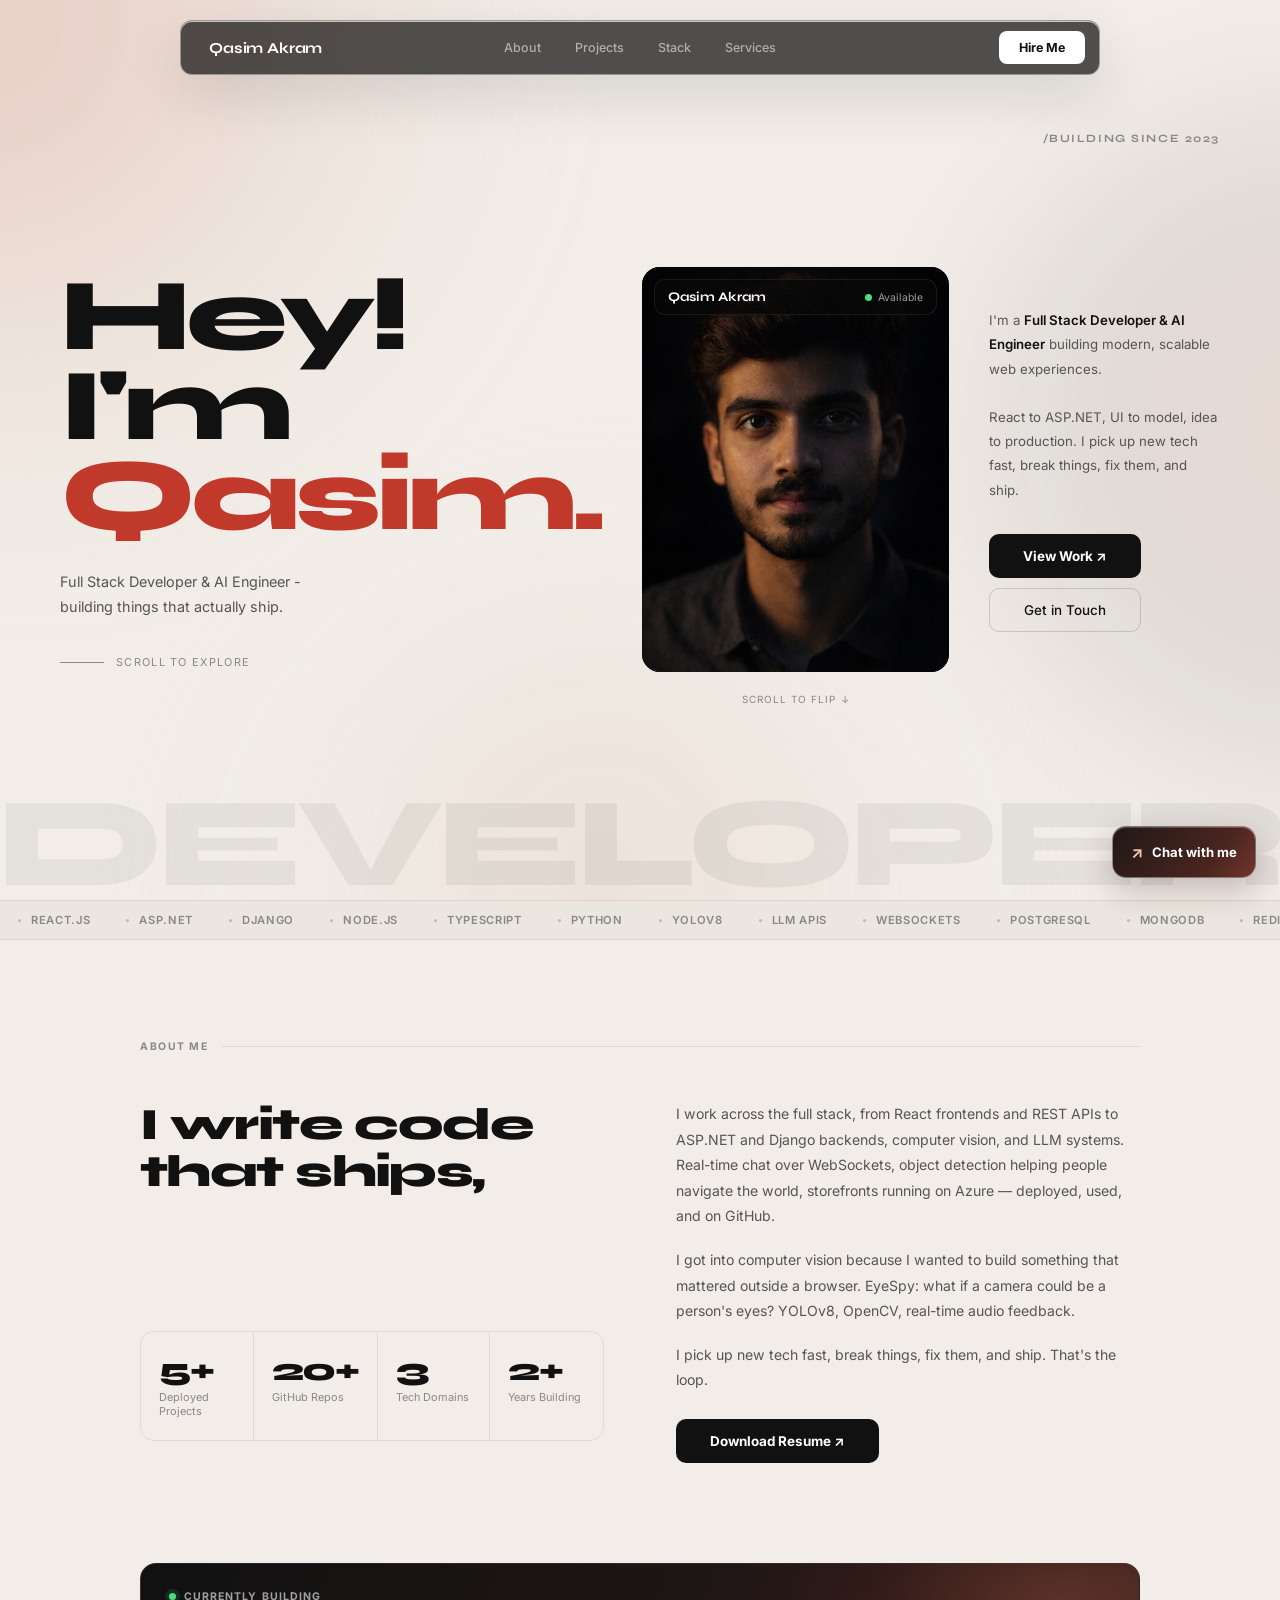
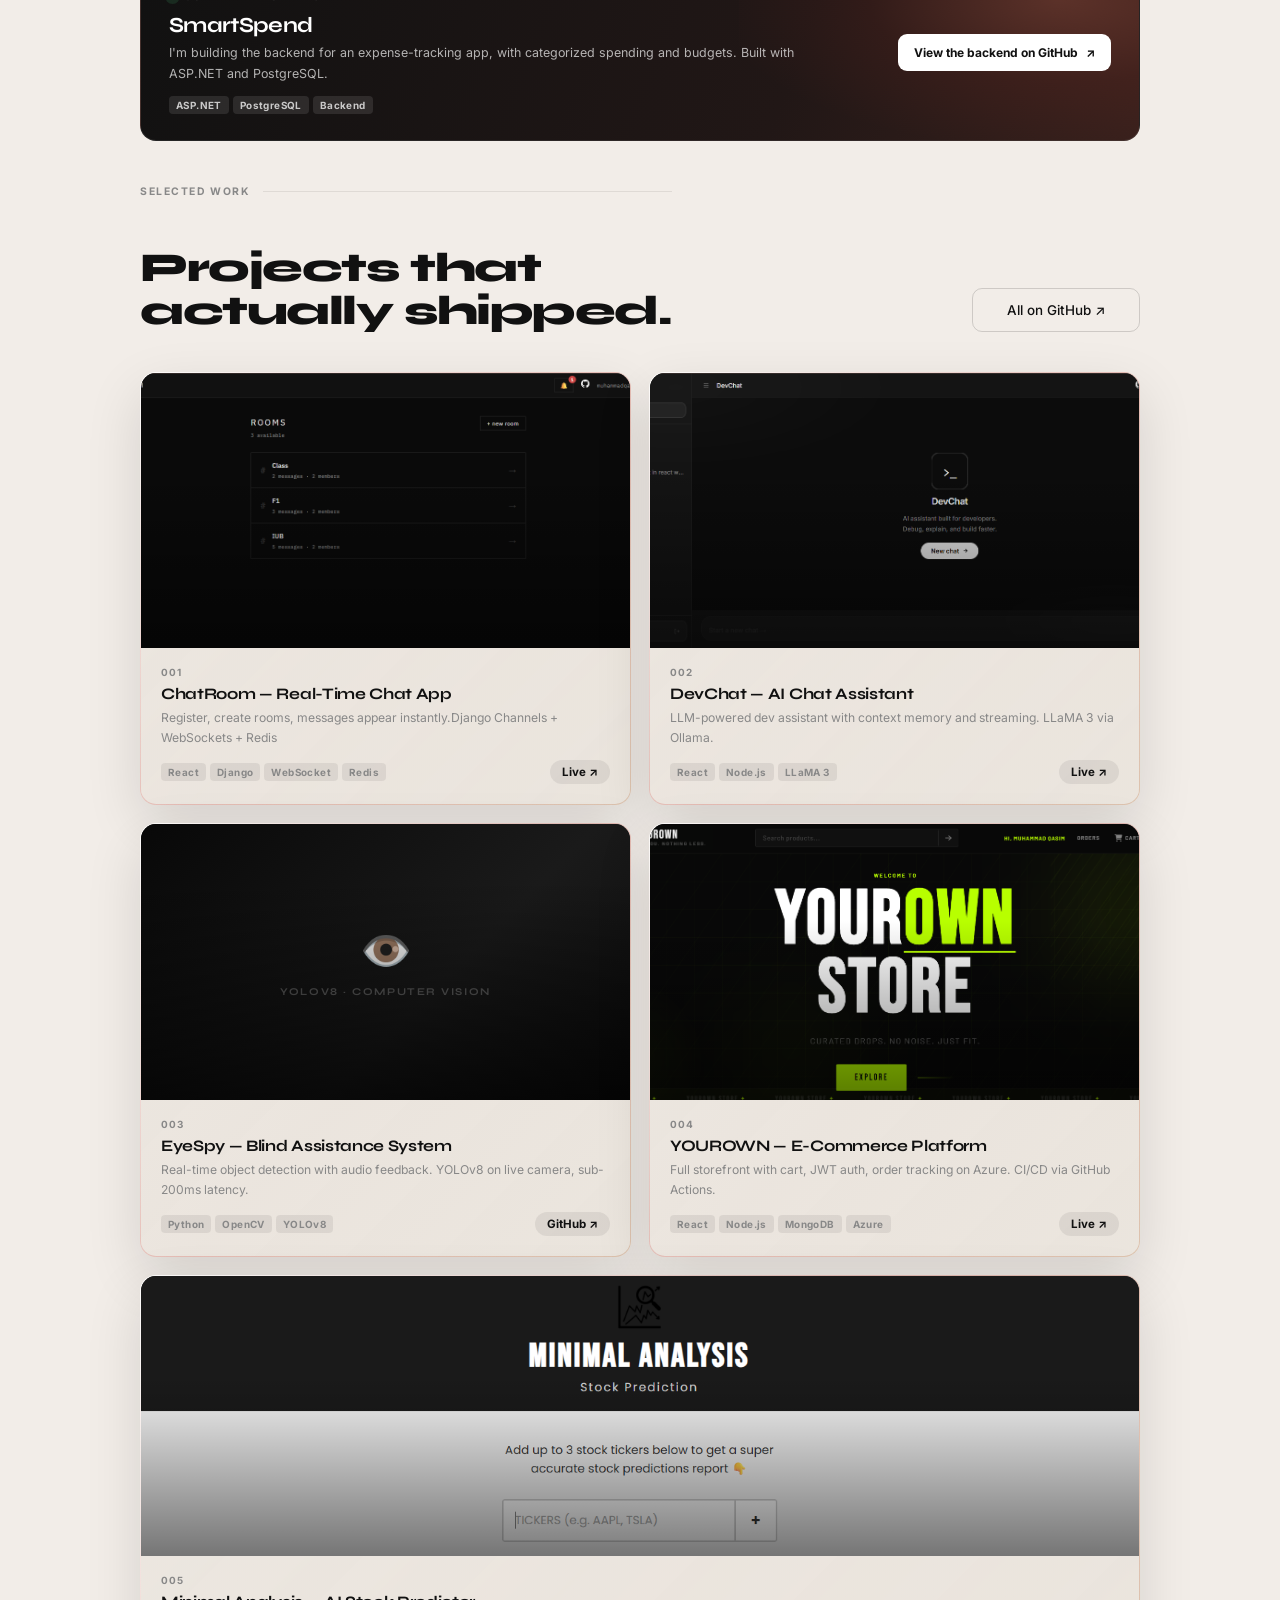
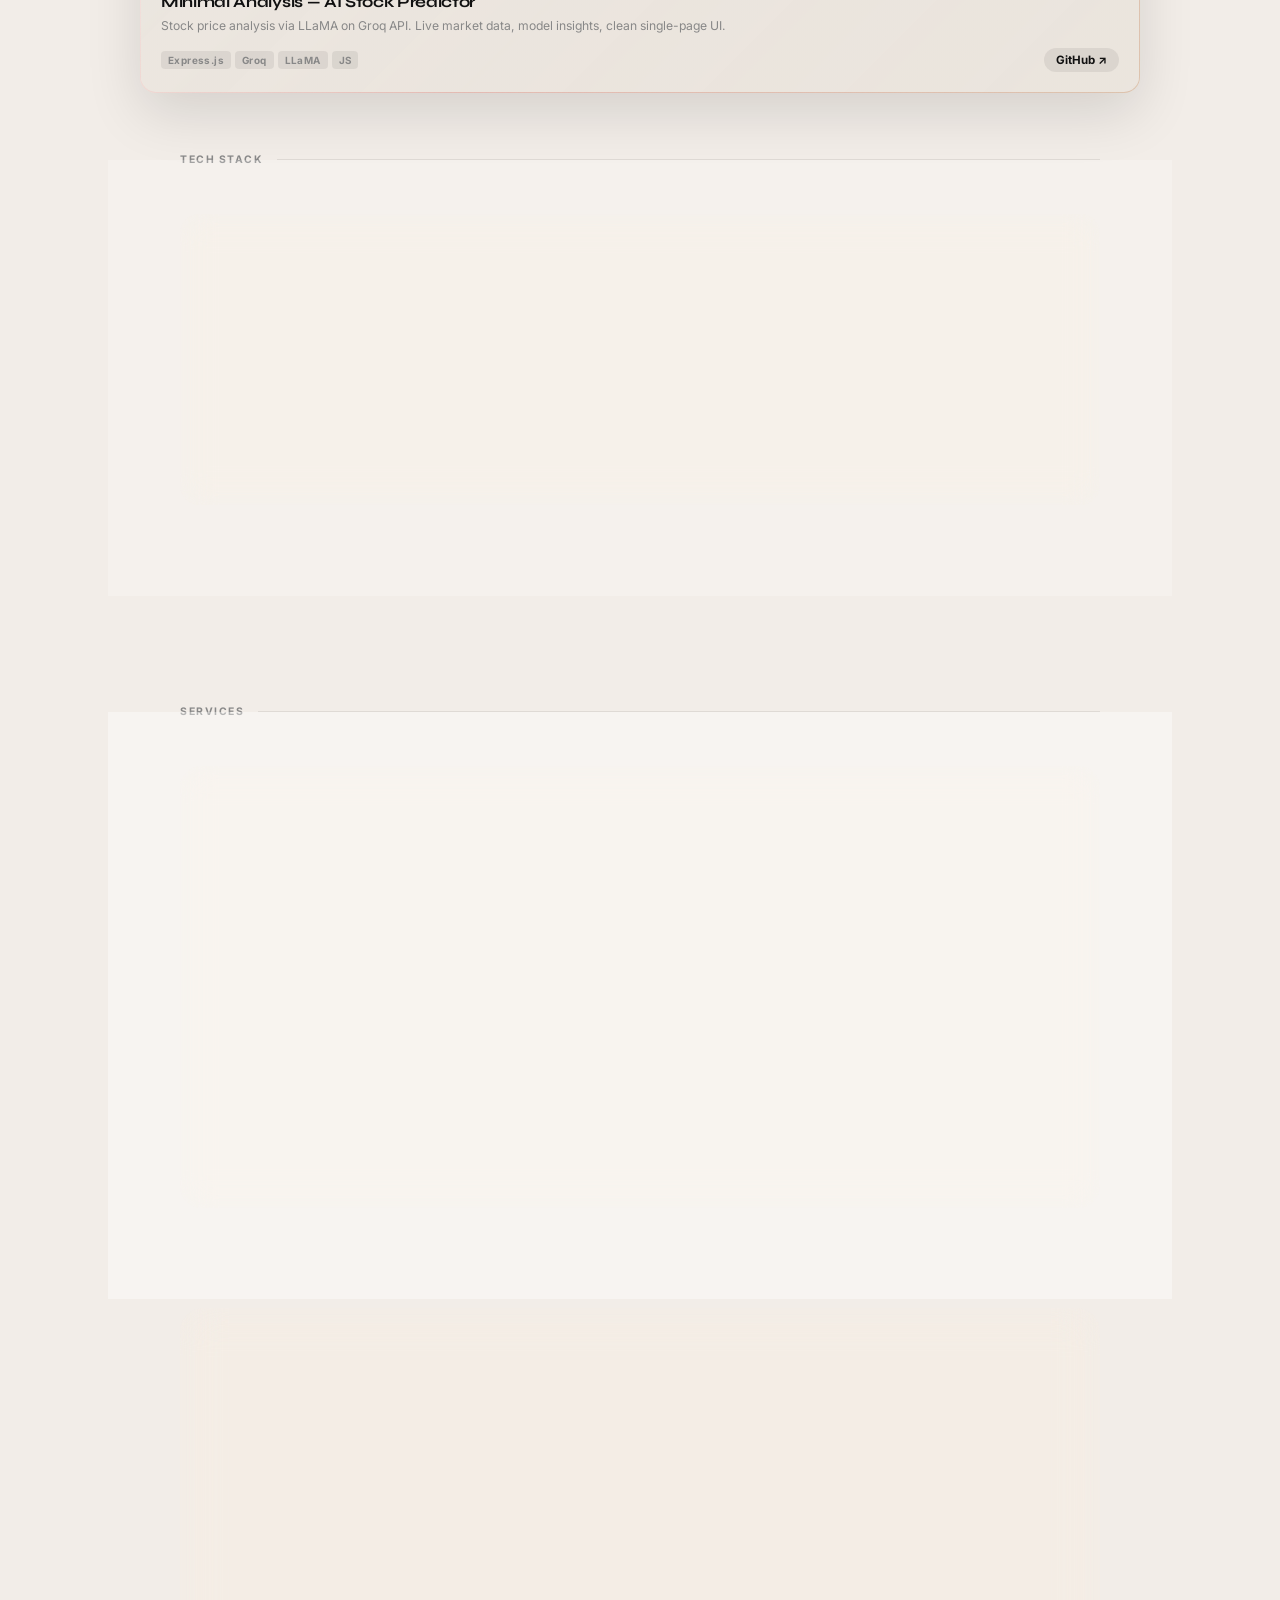
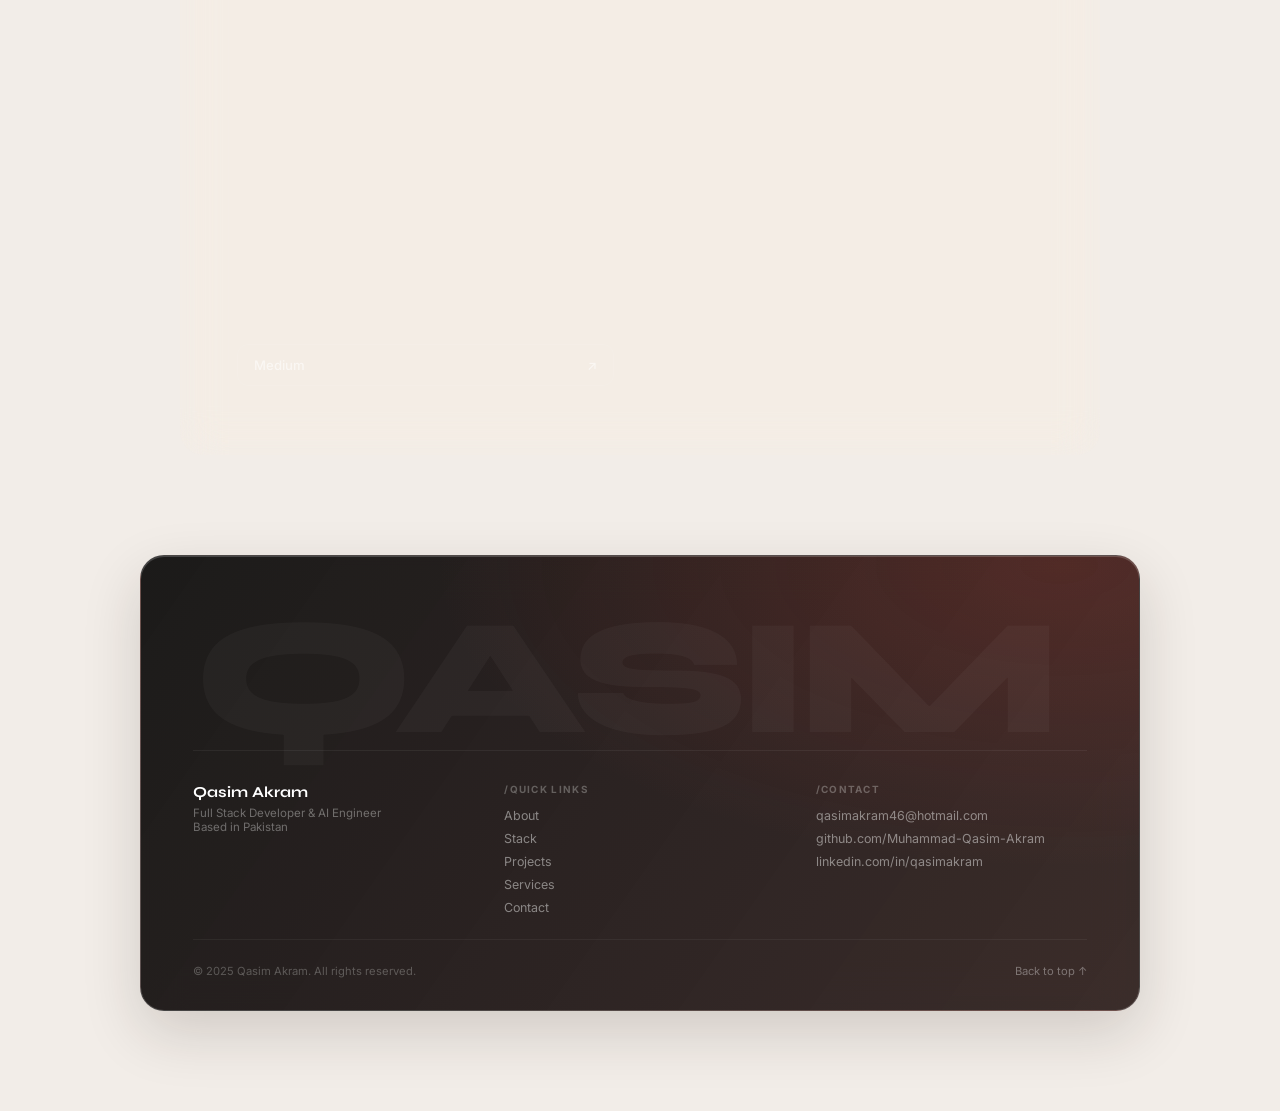
==== index.html @ d8db5429 "updated chatbot and added more data into it" ====
<!DOCTYPE html>
<html lang="en">

<head>
  <meta charset="UTF-8" />
  <meta name="viewport" content="width=device-width, initial-scale=1.0" />

  <!-- Primary SEO -->
  <title>Qasim Akram | Full Stack Developer & AI Engineer</title>
  <meta name="description" content="Qasim Akram is a Full Stack Developer and AI Engineer from Pakistan. Specializing in React, ASP.NET, Django, Node.js, and AI-powered apps. Open to internships, jobs, and freelance work in Lahore, Islamabad, Karachi and remotely." />
  <meta name="keywords" content="Qasim Akram, Muhammad Qasim Akram, M Qasim Akram, software developer Pakistan, full stack developer Pakistan, web developer Pakistan, AI engineer Pakistan, React developer Pakistan, ASP.NET developer Pakistan, Django developer Pakistan, Node.js developer Pakistan, JavaScript developer Pakistan, Python developer Pakistan, software engineer Pakistan, web developer Lahore, software developer Lahore, developer Islamabad, web developer Karachi, hire developer Pakistan, freelance developer Pakistan, software house Pakistan, internship Pakistan software, junior developer Pakistan, CS student Pakistan, computer science Pakistan, IUB developer, Islamia University Bahawalpur" />
  <meta name="author" content="Muhammad Qasim Akram" />
  <meta name="robots" content="index, follow" />
  <link rel="canonical" href="https://qasim-akram.netlify.app/" />

  <!-- Open Graph -->
  <meta property="og:type" content="website" />
  <meta property="og:url" content="https://qasim-akram.netlify.app/" />
  <meta property="og:title" content="Qasim Akram | Full Stack Developer & AI Engineer in Pakistan" />
  <meta property="og:description" content="Full Stack Developer and AI Engineer from Pakistan. React, ASP.NET, Django, Node.js, LLM integrations. Building things that actually ship." />
  <meta property="og:image" content="https://qasim-akram.netlify.app/img/og-image.jpg" />
  <meta property="og:locale" content="en_PK" />
  <meta property="og:site_name" content="Qasim Akram" />

  <!-- Twitter Card -->
  <meta name="twitter:card" content="summary_large_image" />
  <meta name="twitter:title" content="Qasim Akram | Full Stack Developer & AI Engineer in Pakistan" />
  <meta name="twitter:description" content="Full Stack Developer and AI Engineer from Pakistan. Building things that actually ship." />
  <meta name="twitter:image" content="https://qasim-akram.netlify.app/img/og-image.jpg" />

  <!-- Structured Data -->
  <script type="application/ld+json">
  {
    "@context": "https://schema.org",
    "@type": "Person",
    "name": "Muhammad Qasim Akram",
    "alternateName": ["Qasim Akram", "M Qasim Akram"],
    "url": "https://qasim-akram.netlify.app/",
    "image": "https://qasim-akram.netlify.app/img/og-image.jpg",
    "email": "qasimakram46@hotmail.com",
    "jobTitle": "Full Stack Developer & AI Engineer",
    "description": "Full Stack Developer and AI Engineer from Pakistan specializing in React, ASP.NET, Django, Node.js, WebSockets, and computer vision systems.",
    "address": {
      "@type": "PostalAddress",
      "addressLocality": "Bahawalpur",
      "addressRegion": "Punjab",
      "addressCountry": "PK"
    },
    "sameAs": [
      "https://github.com/Muhammad-Qasim-Akram",
      "https://linkedin.com/in/qasimakram"
    ],
    "knowsAbout": [
      "React", "ASP.NET", "Node.js", "Django", "JavaScript", "Python",
      "WebSockets", "REST APIs", "Computer Vision", "YOLOv8",
      "Machine Learning", "LLM Integration", "Full Stack Development",
      "AI Engineering", "Redis", "PostgreSQL", "MongoDB"
    ]
  }
  </script>

  <link rel="preconnect" href="https://fonts.googleapis.com">
  <link rel="preconnect" href="https://fonts.gstatic.com" crossorigin>
  <link href="https://fonts.googleapis.com/css2?family=Inter:wght@300;400;500;600;700&family=Syne:wght@400;600;700;800&display=swap" rel="stylesheet">

  <link rel="stylesheet" href="style.css">
  <link rel="icon" type="image/svg+xml" href="img/favicon.svg" />
  <meta name="google-site-verification" content="dL1UoYYp8x-xpIY9LGcvwdt-tdwn-hxmc0gNem002Vs" />

  <script src="https://cdn.jsdelivr.net/npm/@emailjs/browser@4/dist/email.min.js"></script>
  <script>emailjs.init("yCgwIWXoWe_klsqNy");</script>
</head>


<body>

  <!-- ===== Pass 1: Ambient glass backdrop start ===== -->
  <div class="ambient-backdrop" id="ambientBackdrop" aria-hidden="true">
    <span class="ambient-blob ambient-blob-one"></span>
    <span class="ambient-blob ambient-blob-two"></span>
    <span class="ambient-blob ambient-blob-three"></span>
  </div>
  <!-- ===== Pass 1: Ambient glass backdrop end ===== -->

  <div id="loader">
    <div class="loader-row"><span class="loader-word">Qasim</span></div>
    <div class="loader-row"><span class="loader-word" style="animation-delay:.14s">Akram</span></div>
    <div class="loader-row"><span class="loader-word"
        style="animation-delay:.26s;color:rgba(255,255,255,.3);font-size:clamp(1rem,2.5vw,2rem)">Full Stack
        Developer <br> AI Engineer</span>
    </div>
    <span class="loader-progress" id="loaderProgress" aria-label="Loading complete">100%</span>
  </div>

  
  <nav id="navbar" class="glass">
    <span class="nav-name">Qasim Akram</span>
    <div class="nav-links" id="navLinks">
      <span class="nav-indicator" aria-hidden="true"></span>
      <a href="#about">About</a>
      <a href="#projects">Projects</a>
      <a href="#stack">Stack</a>
      <a href="#services">Services</a>
    </div>
    <div class="nav-right">
      <a href="mailto:qasimakram46@hotmail.com?subject=Hiring Inquiry&body=Hi Qasim," class="btn-nav">Hire Me</a>
      <button class="nav-ham" id="navHam" aria-label="Open menu" aria-controls="mobileMenu"
        aria-expanded="false">&#9776;</button>
    </div>
  </nav>

  <div class="nav-mobile-menu glass" id="mobileMenu" aria-hidden="true" inert>
    <a href="#about">About</a>
    <div class="nav-mobile-divider"></div>
    <a href="#projects">Projects</a>
    <div class="nav-mobile-divider"></div>
    <a href="#stack">Stack</a>
    <div class="nav-mobile-divider"></div>
    <a href="#services">Services</a>
    <div class="nav-mobile-divider"></div>
    <a href="#contact">Contact / Hire Me</a>
  </div>


  <section id="hero">
    <div class="hero-bg-word" id="bgWord">DEVELOPER</div>
    <div class="hero-stamp hero-stamp-right">/BUILDING SINCE 2023</div>

  
    <div class="hero-left">
      <h1 class="hero-hey">
        <span><span class="word">Hey!</span></span>
        <span><span class="word">I'm</span></span>
        <span><span class="word-name">Qasim.</span></span>
      </h1>
      <p class="hero-tagline">Full Stack Developer & AI Engineer - building things that actually ship.</p>
      <div class="scroll-hint">
        <span class="scroll-line"></span>
        <span>Scroll to explore</span>
      </div>
    </div>

    <div class="hero-photo-wrap">
      <div class="flip-card" id="flipCard">
        <div class="flip-front">
          <img
            src="[data-uri]"
            alt="Qasim Akram — Full Stack Developer" loading="eager" />
          <div class="photo-badge">
            <span class="badge-name">Qasim Akram</span>
            <span class="badge-avail"><span class="avail-dot"></span>Available</span>
          </div>
        </div>
        <!-- BACK (red) -->
        <div class="flip-back">
          <div class="back-name">Qasim<br>Akram</div>
          <div class="back-role">Full Stack · AI · Engineer</div>
          <div class="back-div"></div>
          <div class="back-links">
            <a href="https://github.com/Muhammad-Qasim-Akram" target="_blank" class="back-link">GitHub <span>↗</span></a>
            <a href="https://linkedin.com/in/qasimakram" target="_blank" class="back-link">LinkedIn <span>↗</span></a>
            <a href="mailto:qasimakram46@hotmail.com" class="back-link">Email <span>↗</span></a>
          </div>
        </div>
      </div>

      <div class="flip-cue" id="flipCue">
        <span>Scroll to flip</span><span class="cue-arr">↓</span>
      </div>
    </div>
    <div class="hero-right">
      <p class="hero-bio">
        I'm a <strong>Full Stack Developer & AI Engineer</strong> building modern, scalable web experiences.<br><br>
        React to ASP.NET, UI to model, idea to production. I pick up new tech fast, break things, fix them, and ship.
      </p>
      <div class="hero-cta">
        <a href="#projects" class="btn-primary magnetic">View Work ↗</a>
        <a href="#contact" class="btn-outline magnetic">Get in Touch</a>
      </div>
    </div>
  </section>

  <!-- TICKER -->
  <div class="ticker-wrap">
    <div class="ticker-track">
      <span class="ticker-item"><span class="t-dot"></span>React.js</span>
      <span class="ticker-item"><span class="t-dot"></span>ASP.NET</span>
      <span class="ticker-item"><span class="t-dot"></span>Django</span>
      <span class="ticker-item"><span class="t-dot"></span>Node.js</span>
      <span class="ticker-item"><span class="t-dot"></span>TypeScript</span>
      <span class="ticker-item"><span class="t-dot"></span>Python</span>
      <span class="ticker-item"><span class="t-dot"></span>YOLOv8</span>
      <span class="ticker-item"><span class="t-dot"></span>LLM APIs</span>
      <span class="ticker-item"><span class="t-dot"></span>WebSockets</span>
      <span class="ticker-item"><span class="t-dot"></span>PostgreSQL</span>
      <span class="ticker-item"><span class="t-dot"></span>MongoDB</span>
      <span class="ticker-item"><span class="t-dot"></span>Redis</span>
      <span class="ticker-item"><span class="t-dot"></span>Azure</span>
      <span class="ticker-item"><span class="t-dot"></span>CI/CD</span>
      <span class="ticker-item"><span class="t-dot"></span>React.js</span>
      <span class="ticker-item"><span class="t-dot"></span>ASP.NET</span>
      <span class="ticker-item"><span class="t-dot"></span>Django</span>
      <span class="ticker-item"><span class="t-dot"></span>Node.js</span>
      <span class="ticker-item"><span class="t-dot"></span>TypeScript</span>
      <span class="ticker-item"><span class="t-dot"></span>Python</span>
      <span class="ticker-item"><span class="t-dot"></span>YOLOv8</span>
      <span class="ticker-item"><span class="t-dot"></span>LLM APIs</span>
      <span class="ticker-item"><span class="t-dot"></span>WebSockets</span>
      <span class="ticker-item"><span class="t-dot"></span>PostgreSQL</span>
      <span class="ticker-item"><span class="t-dot"></span>MongoDB</span>
      <span class="ticker-item"><span class="t-dot"></span>Redis</span>
      <span class="ticker-item"><span class="t-dot"></span>Azure</span>
      <span class="ticker-item"><span class="t-dot"></span>CI/CD</span>
    </div>
  </div>

  <!-- ABOUT -->
  <div class="section" id="about">
    <div class="sec-label">About me</div>
    <div class="about-grid">
      <div>
        <h2 class="about-h sr sr-l"><span class="qpass3-heading-mask"><span>I write code</span></span><br><span
            class="qpass3-heading-mask"><span>that ships,</span></span>
          <div class="red-tag"><em><span class="qpass3-heading-mask"><span>not</span></span><br><span
                class="qpass3-heading-mask"><span>just runs.</span></span></em></div>
        </h2>
        <div class="stats sr sr-l d2">
          <div class="stat">
            <div class="sn">5+</div>
            <div class="sl">Deployed Projects</div>
          </div>
          <div class="stat">
            <div class="sn">20+</div>
            <div class="sl">GitHub Repos</div>
          </div>
          <div class="stat">
            <div class="sn">3</div>
            <div class="sl">Tech Domains</div>
          </div>
          <div class="stat">
            <div class="sn">2+</div>
            <div class="sl">Years Building</div>
          </div>
        </div>
      </div>
      <div>
        <p class="about-p sr sr-r">I work across the full stack, from React frontends and REST APIs to ASP.NET and Django
          backends, computer vision, and LLM systems. Real-time chat over WebSockets, object detection helping people navigate
          the world, storefronts running on Azure — deployed, used, and on GitHub.</p>
        <p class="about-p sr sr-r d1">I got into computer vision because I wanted to build something that mattered
          outside a browser. EyeSpy: what if a camera could be a person's eyes? YOLOv8, OpenCV, real-time audio
          feedback.</p>
        <p class="about-p sr sr-r d2">I pick up new tech fast, break things, fix them, and ship. That's the loop.</p>
        <div class="sr sr-r d3" style="margin-top:26px;">
          <a href="img\Muhammad_Qasim_Akram_Resume.pdf"
            class="btn-primary" target="_blank" rel="noopener">Download Resume ↗</a>
        </div>
      </div>
    </div>
  </div>

  <!-- PROJECTS -->
  <div class="section" id="projects" style="padding-top:0">
    <div class="current-project sr">
      <div class="current-project-copy">
        <div class="current-project-status"><span class="current-project-dot"></span>Currently building</div>
        <h3 class="current-project-title">SmartSpend</h3>
        <p class="current-project-desc">I'm building the backend for an expense-tracking app, with categorized spending
          and budgets. Built with ASP.NET and PostgreSQL.</p>
        <div class="proj-tags"><span>ASP.NET</span><span>PostgreSQL</span><span>Backend</span></div>
      </div>
      <a class="current-project-link" href="https://github.com/Muhammad-Qasim-Akram/Smartspend.Api"
        target="_blank" rel="noopener noreferrer">View the backend on GitHub <span aria-hidden="true">↗</span></a>
    </div>
    <div class="proj-head">
      <div>
        <div class="sec-label">Selected Work</div>
        <h2 class="proj-h sr sr-l"><span class="qpass3-heading-mask"><span>Projects that</span></span><br><span
            class="qpass3-heading-mask"><span>actually shipped.</span></span></h2>
      </div>
      <a href="https://github.com/Muhammad-Qasim-Akram" target="_blank" rel="noopener" class="btn-outline sr sr-r"
        style="align-self:flex-end;">All on GitHub ↗</a>
    </div>
    <div class="proj-grid">
      <a href="https://chat-room-two-pi.vercel.app/" target="_blank" rel="noopener" class="proj-card glass sr">
        <div class="proj-thumb">
          <img class="proj-img-real"
            src="[data-uri]"
            alt="ChatRoom screenshot" />
          <div class="proj-img-overlay"></div>
          <div class="proj-img-tint"></div>
          <span class="proj-thumb-badge">React · Django · Redis</span>
          <span class="proj-view-btn">View Live ↗</span>
        </div>
        <div class="proj-info">
          <div class="proj-num">001</div>
          <div class="proj-title">ChatRoom — Real-Time Chat App</div>
          <p class="proj-desc">Register, create rooms, messages appear instantly.Django Channels + WebSockets + Redis
          </p>
          <div class="proj-foot">
            <div class="proj-tags"><span>React</span><span>Django</span><span>WebSocket</span><span>Redis</span></div>
            <span class="proj-lnk">Live <span class="proj-arrow">↗</span></span>
          </div>
        </div>
      </a>
      <a href="https://dev-chat-gilt.vercel.app/" target="_blank" rel="noopener" class="proj-card glass sr d1">
        <div class="proj-thumb">
          <img class="proj-img-real"
            src="[data-uri]"
            alt="DevChat screenshot" />
          <div class="proj-img-overlay"></div>
          <div class="proj-img-tint"></div>
          <span class="proj-thumb-badge">React · Node.js · LLaMA 3</span>
          <span class="proj-view-btn">View Live ↗</span>
        </div>
        <div class="proj-info">
          <div class="proj-num">002</div>
          <div class="proj-title">DevChat — AI Chat Assistant</div>
          <p class="proj-desc">LLM-powered dev assistant with context memory and streaming. LLaMA 3 via Ollama.</p>
          <div class="proj-foot">
            <div class="proj-tags"><span>React</span><span>Node.js</span><span>LLaMA 3</span></div>
            <span class="proj-lnk">Live <span class="proj-arrow">↗</span></span>
          </div>
        </div>
      </a>
      <a href="https://github.com/Muhammad-Qasim-Akram/EyeSpy" target="_blank" rel="noopener" class="proj-card glass sr d2">
        <div class="proj-thumb">
          <div class="proj-eyespy-inner">
            <span class="proj-eyespy-icon">👁️</span>
            <span class="proj-eyespy-label">YOLOv8 · Computer Vision</span>
          </div>
          <div class="proj-img-overlay"
            style="background:linear-gradient(180deg,rgba(0,0,0,0) 20%,rgba(0,0,0,.65) 100%);"></div>
          <div class="proj-img-tint"></div>
          <span class="proj-thumb-badge">Python · OpenCV · YOLOv8</span>
          <span class="proj-view-btn">View GitHub ↗</span>
        </div>
        <div class="proj-info">
          <div class="proj-num">003</div>
          <div class="proj-title">EyeSpy — Blind Assistance System</div>
          <p class="proj-desc">Real-time object detection with audio feedback. YOLOv8 on live camera, sub-200ms latency.
          </p>
          <div class="proj-foot">
            <div class="proj-tags"><span>Python</span><span>OpenCV</span><span>YOLOv8</span></div>
            <span class="proj-lnk">GitHub <span class="proj-arrow">↗</span></span>
          </div>
        </div>
      </a>
      <a href="https://qasim-ecommerce.azurewebsites.net/" target="_blank" rel="noopener" class="proj-card glass sr d3">
        <div class="proj-thumb">
          <img class="proj-img-real"
            src="[data-uri]"
            alt="YOUROWN E-Commerce screenshot" />
          <div class="proj-img-overlay"></div>
          <div class="proj-img-tint"></div>
          <span class="proj-thumb-badge">React · Node.js · Azure</span>
          <span class="proj-view-btn">View Live ↗</span>
        </div>
        <div class="proj-info">
          <div class="proj-num">004</div>
          <div class="proj-title">YOUROWN — E-Commerce Platform</div>
          <p class="proj-desc">Full storefront with cart, JWT auth, order tracking on Azure. CI/CD via GitHub Actions.
          </p>
          <div class="proj-foot">
            <div class="proj-tags"><span>React</span><span>Node.js</span><span>MongoDB</span><span>Azure</span></div>
            <span class="proj-lnk">Live <span class="proj-arrow">↗</span></span>
          </div>
        </div>
      </a>
      <a href="https://github.com/Muhammad-Qasim-Akram/Stock-Price-Prediction" target="_blank" rel="noopener"
        class="proj-card glass sr d4" style="grid-column:span 2">
        <div class="proj-thumb" style="aspect-ratio:32/9">
          <img class="proj-img-real"
            src="[data-uri]"
            alt="Minimal Analysis screenshot" />
          <div class="proj-img-overlay"></div>
          <div class="proj-img-tint"></div>
          <span class="proj-thumb-badge">Express.js · Groq · LLaMA</span>
          <span class="proj-view-btn">View GitHub ↗</span>
        </div>
        <div class="proj-info">
          <div class="proj-num">005</div>
          <div class="proj-title">Minimal Analysis — AI Stock Predictor</div>
          <p class="proj-desc">Stock price analysis via LLaMA on Groq API. Live market data, model insights, clean
            single-page UI.</p>
          <div class="proj-foot">
            <div class="proj-tags"><span>Express.js</span><span>Groq</span><span>LLaMA</span><span>JS</span></div>
            <span class="proj-lnk">GitHub <span class="proj-arrow">↗</span></span>
          </div>
        </div>
      </a>
    </div>
    <!--tech stack-->
    <div class="section" id="stack" style="padding-top:20px">
      <div class="sec-label">Tech Stack</div>
      <div class="stack-grid glass sr">
        <div class="sk">
          <div class="sk-title">Frontend</div>
          <div class="sk-tags"><span class="sk-tag">React.js</span><span class="sk-tag">JavaScript</span><span
              class="sk-tag">TypeScript</span><span class="sk-tag">HTML5 & CSS3</span><span class="sk-tag">Tailwind
              CSS</span></div>
        </div>
        <div class="sk">
          <div class="sk-title">Backend</div>
          <div class="sk-tags"><span class="sk-tag">ASP.NET</span><span class="sk-tag">Node.js</span><span
              class="sk-tag">Django</span><span class="sk-tag">Express</span><span class="sk-tag">REST APIs</span><span class="sk-tag">WebSockets</span>
          </div>
        </div>
        <div class="sk">
          <div class="sk-title">Databases</div>
          <div class="sk-tags"><span class="sk-tag">PostgreSQL</span><span class="sk-tag">MongoDB</span><span
              class="sk-tag">MySQL</span><span class="sk-tag">Redis</span></div>
        </div>
        <div class="sk">
          <div class="sk-title">AI & CV</div>
          <div class="sk-tags"><span class="sk-tag">Python</span><span class="sk-tag">YOLOv8</span><span
              class="sk-tag">OpenCV</span><span class="sk-tag">Groq / LLMs</span><span
              class="sk-tag">scikit-learn</span></div>
        </div>
        <div class="sk">
          <div class="sk-title">DevOps</div>
          <div class="sk-tags"><span class="sk-tag">Git & GitHub</span><span class="sk-tag">Azure</span><span
              class="sk-tag">Vercel</span><span class="sk-tag">Netlify</span><span class="sk-tag">GitHub Actions</span>
          </div>
        </div>
      </div>
    </div>
    <!-- SERVICES -->
    <div class="section" id="services" style="padding: top 0;">
      <div class="sec-label">Services</div>
      <div class="services-surface glass">
        <div class="svc-row sr sr-l">
          <div class="svc-sweep"></div><span class="svc-num">01</span><span class="svc-name">Full Stack Web
            Development</span>
          <div class="svc-chips"><span class="svc-chip">React</span><span class="svc-chip">ASP.NET</span><span
              class="svc-chip">Node.js</span><span class="svc-chip">Django</span></div>
        </div>
        <div class="svc-row sr sr-l d1">
          <div class="svc-sweep"></div><span class="svc-num">02</span><span class="svc-name">REST API Design &
            Development</span>
          <div class="svc-chips"><span class="svc-chip">Express</span><span class="svc-chip">Django REST</span><span
              class="svc-chip">JWT</span></div>
        </div>
        <div class="svc-row sr sr-l d2">
          <div class="svc-sweep"></div><span class="svc-num">03</span><span class="svc-name">Real-time Features</span>
          <div class="svc-chips"><span class="svc-chip">WebSockets</span><span class="svc-chip">Django
              Channels</span><span class="svc-chip">Redis</span></div>
        </div>
        <div class="svc-row sr sr-l d3">
          <div class="svc-sweep"></div><span class="svc-num">04</span><span class="svc-name">AI & LLM Integration</span>
          <div class="svc-chips"><span class="svc-chip">Python</span><span class="svc-chip">Groq</span><span
              class="svc-chip">LLM APIs</span></div>
        </div>
        <div class="svc-row sr sr-l d4">
          <div class="svc-sweep"></div><span class="svc-num">05</span><span class="svc-name">Deployment & CI/CD
            Setup</span>
          <div class="svc-chips"><span class="svc-chip">Azure</span><span class="svc-chip">Railway</span><span
              class="svc-chip">Vercel</span></div>
        </div>
      </div>
    </div>

    <!-- CONTACT -->
    <div class="section" id="contact" style="padding-top:0">
      <div class="contact-box glass sr">
        <h2 class="contact-h">Let's build something <em><span class="qpass3-heading-mask"><span>together.</span></span></em></h2>
        <p class="contact-sub">Open to collaborations, freelance work, and interesting conversations. If you have an
          idea or opportunity, reach out.</p>
        <div class="contact-grid">
          <div class="c-links">
            <a href="mailto:qasimakram46@hotmail.com" class="c-link magnetic"><span>✉
                qasimakram46@hotmail.com</span><span>↗</span></a>
            <a href="https://wa.me/923126442266" class="c-link magnetic" target="_blank"
              rel="noopener noreferrer"><span>WhatsApp · +92 312 6442266</span><span>↗</span></a>
            <button type="button" class="c-link qpass3-copy magnetic" id="qpass3-copy-email">
              <span>Copy email address</span><span aria-hidden="true">＋</span>
            </button>
            <a href="https://linkedin.com/in/qasimakram" target="_blank"
              class="c-link"><span>LinkedIn</span><span>↗</span></a>
            <a href="https://github.com/Muhammad-Qasim-Akram" target="_blank"
              class="c-link"><span>GitHub</span><span>↗</span></a>
            <a href="https://instagram.com/m_qasimakram" target="_blank"
              class="c-link"><span>Instagram</span><span>↗</span></a>
            <a href="https://x.com/Qasim_Akram46" target="_blank" class="c-link"><span>X
                (Twitter)</span><span>↗</span></a>
            <a href="https://medium.com/@qasimakram" target="_blank"
              class="c-link"><span>Medium</span><span>↗</span></a>
          </div>
          <div>
            <div>
              <div class="fg">
                <input type="text" id="from_name" placeholder="Your Name" required />
              </div>
              <div class="fg">
                <input type="email" id="from_email" placeholder="Email Address" required />
              </div>
              <div class="fg">
                <textarea id="message" placeholder="Your Message"></textarea>
              </div>
              <button type="button" class="btn-send" id="sendBtn" onclick="handleSubmit()">
                <span id="btnText">Send Message →</span>
                <span id="btnBar"></span>
              </button>
            </div>

            <script src="https://cdn.jsdelivr.net/npm/@emailjs/browser@3/dist/email.min.js"></script>
          </div>
        </div>
      </div>
    </div>
    <div class="qpass3-toast" id="qpass3-toast" role="status" aria-live="polite"></div>

    <!-- FOOTER -->
    <footer class="glass">
      <div class="footer-wm">QASIM</div>
      <div class="footer-grid">
        <div>
          <div class="footer-brand">Qasim Akram</div>
          <div class="footer-sub">Full Stack Developer & AI Engineer<br>Based in Pakistan</div>
        </div>
        <div>
          <div class="footer-ct">/Quick Links</div>
          <div class="footer-links">
            <a href="#about">About</a><a href="#stack">Stack</a>
            <a href="#projects">Projects</a><a href="#services">Services</a>
            <a href="#contact">Contact</a>
          </div>
        </div>
        <div>
          <div class="footer-ct">/Contact</div>
          <div class="footer-links">
            <a href="mailto:qasimakram46@gmail.com">qasimakram46@hotmail.com</a>
            <a href="https://github.com/Muhammad-Qasim-Akram" target="_blank">github.com/Muhammad-Qasim-Akram</a>
            <a href="https://linkedin.com/in/qasimakram" target="_blank">linkedin.com/in/qasimakram</a>
          </div>
        </div>
      </div>
      <div class="footer-bot">
        <span class="footer-copy">© 2025 Qasim Akram. All rights reserved.</span>
        <a href="#hero" class="back-top">Back to top ↑</a>
      </div>
    </footer>

    <!-- ===== Chatbot start ===== -->
    <div class="qbot-widget">
      <section class="qbot-panel glass" id="qbot-panel" role="dialog" aria-modal="false"
        aria-labelledby="qbot-title" aria-hidden="true" hidden>
        <header class="qbot-header">
          <div class="qbot-heading">
            <img class="qbot-avatar" src="img/favicon.svg" alt="" aria-hidden="true" />
            <div>
              <h2 class="qbot-title" id="qbot-title">Ask Qasim</h2>
              <span class="qbot-status-label"><span class="qbot-status" aria-hidden="true"></span> A little about my work</span>
            </div>
          </div>
          <button class="qbot-close" id="qbot-close" type="button" aria-label="Close chat">×</button>
        </header>
        <div class="qbot-messages" id="qbot-messages" role="log" aria-live="polite"
          aria-relevant="additions text"></div>
        <div class="qbot-suggestions" id="qbot-suggestions" role="listbox"
          aria-label="Available commands" hidden></div>
        <div class="qbot-chips" id="qbot-chips" aria-label="Quick replies"></div>
        <form class="qbot-form" id="qbot-form">
          <label class="qbot-sr-only" for="qbot-input">Message Qasim</label>
          <input class="qbot-input" id="qbot-input" type="text" autocomplete="off"
            placeholder="Ask me something..." aria-label="Type a message" />
          <button class="qbot-send" type="submit" aria-label="Send message">
            <span aria-hidden="true">↑</span>
          </button>
        </form>
      </section>
      <button class="qbot-launcher" id="qbot-launcher" type="button" aria-label="Open chat"
        aria-controls="qbot-panel" aria-expanded="false">
        <span class="qbot-launcher-icon" aria-hidden="true">↗</span>
        <span class="qbot-launcher-label">Chat with me</span>
      </button>
    </div>
    <!-- ===== Chatbot end ===== -->
    <script src="script.js"></script>

</body>

</html>
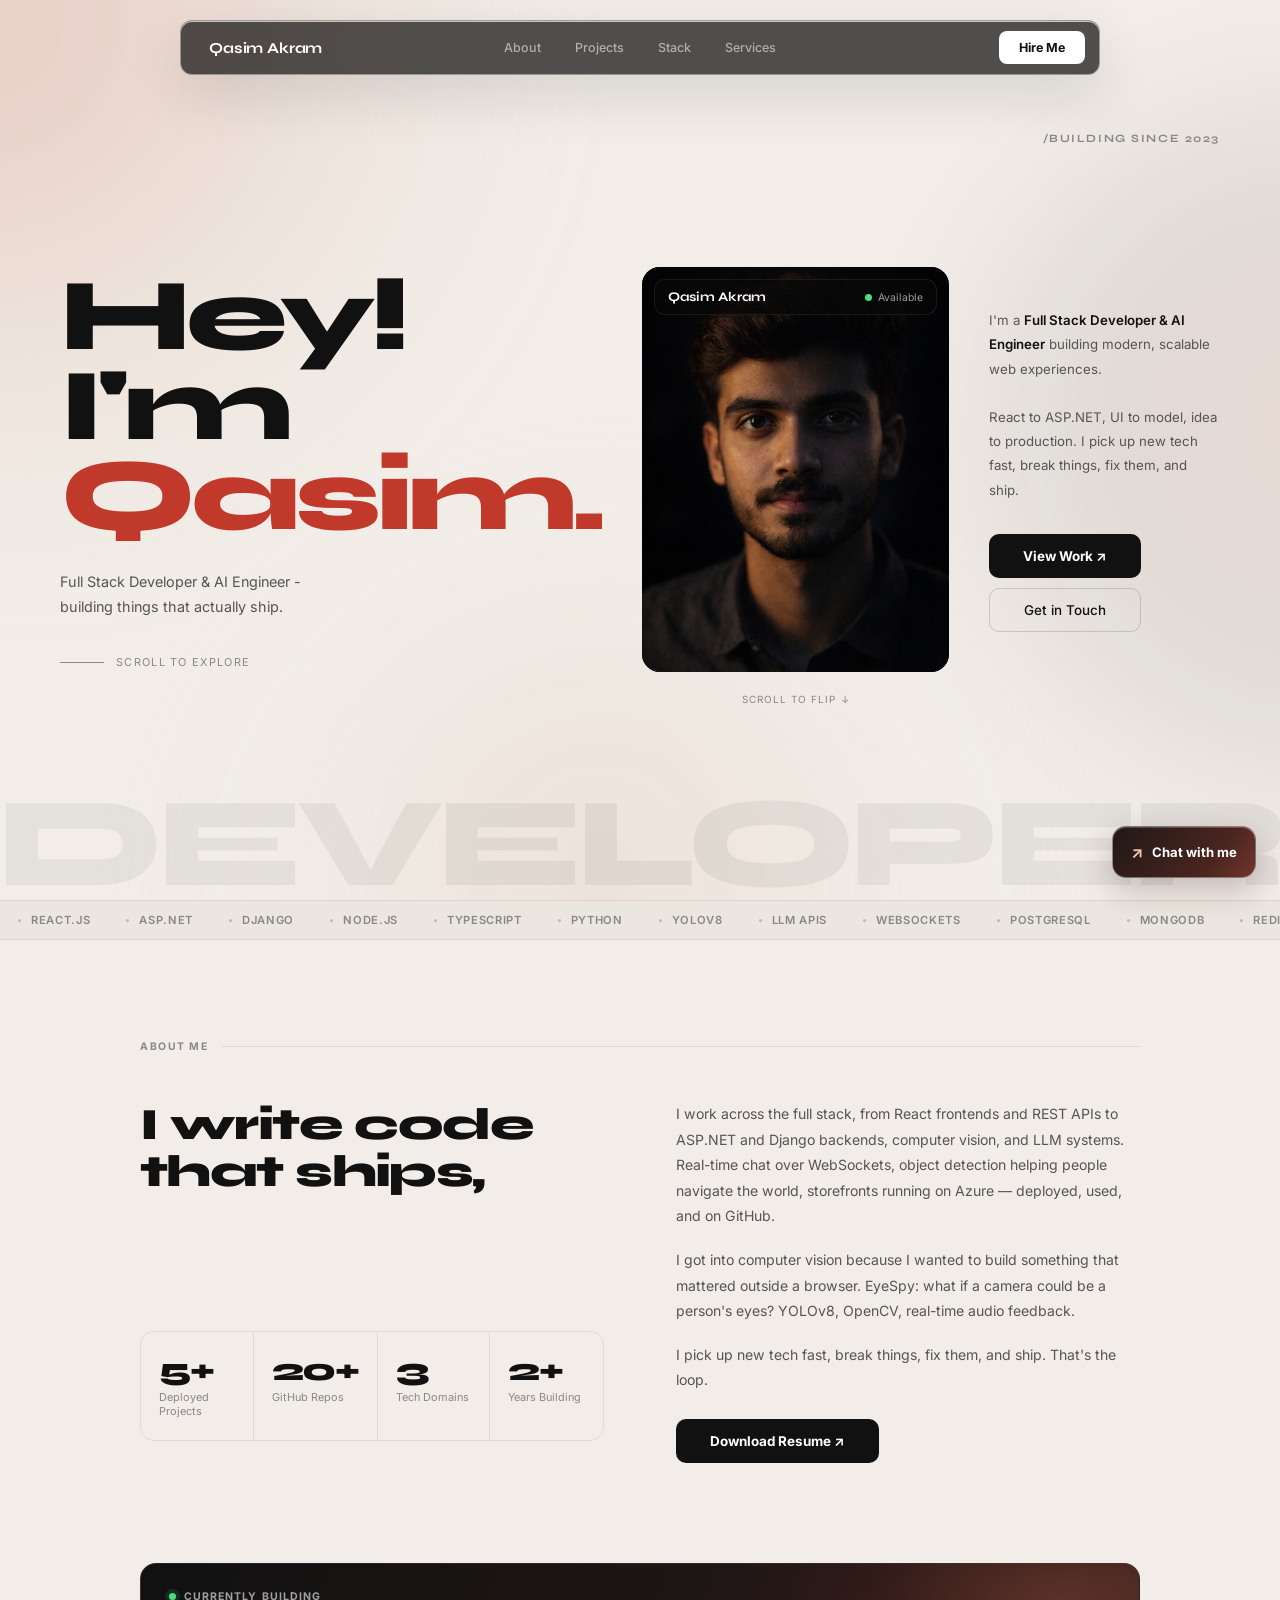
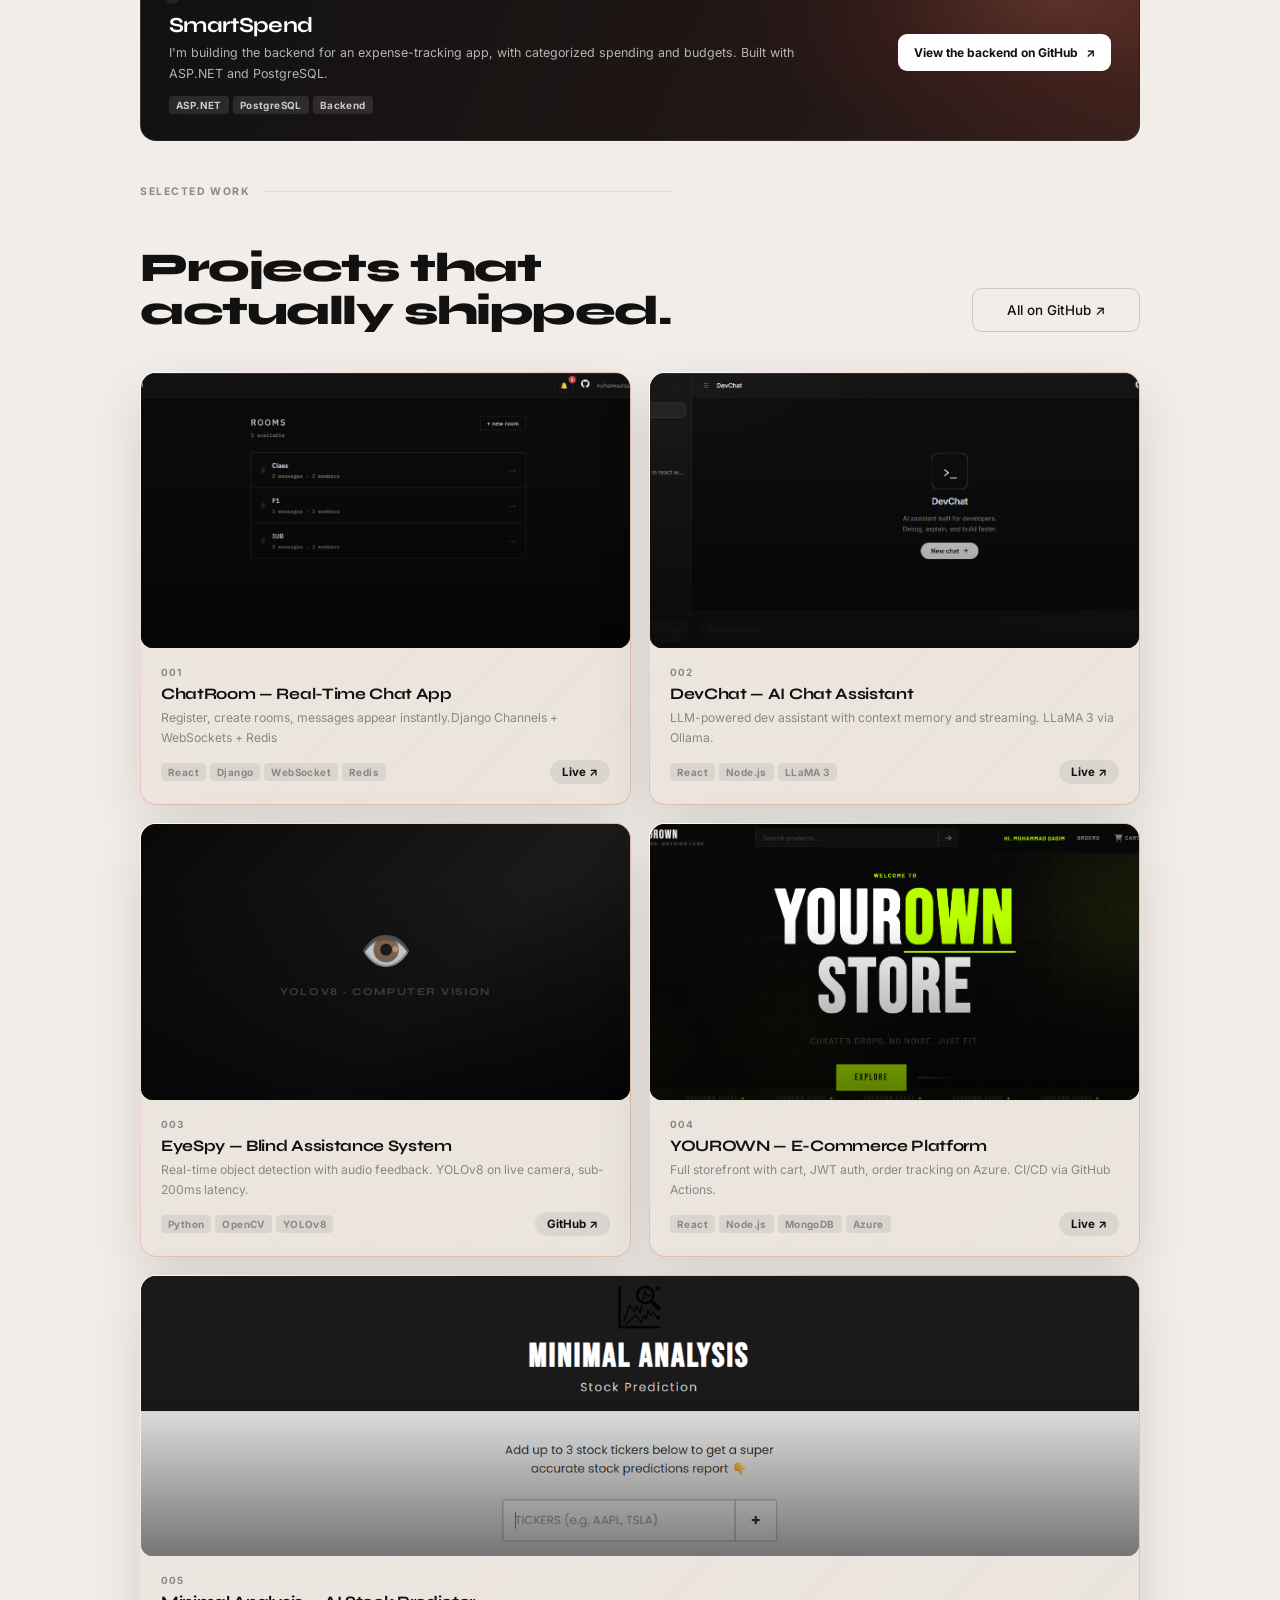
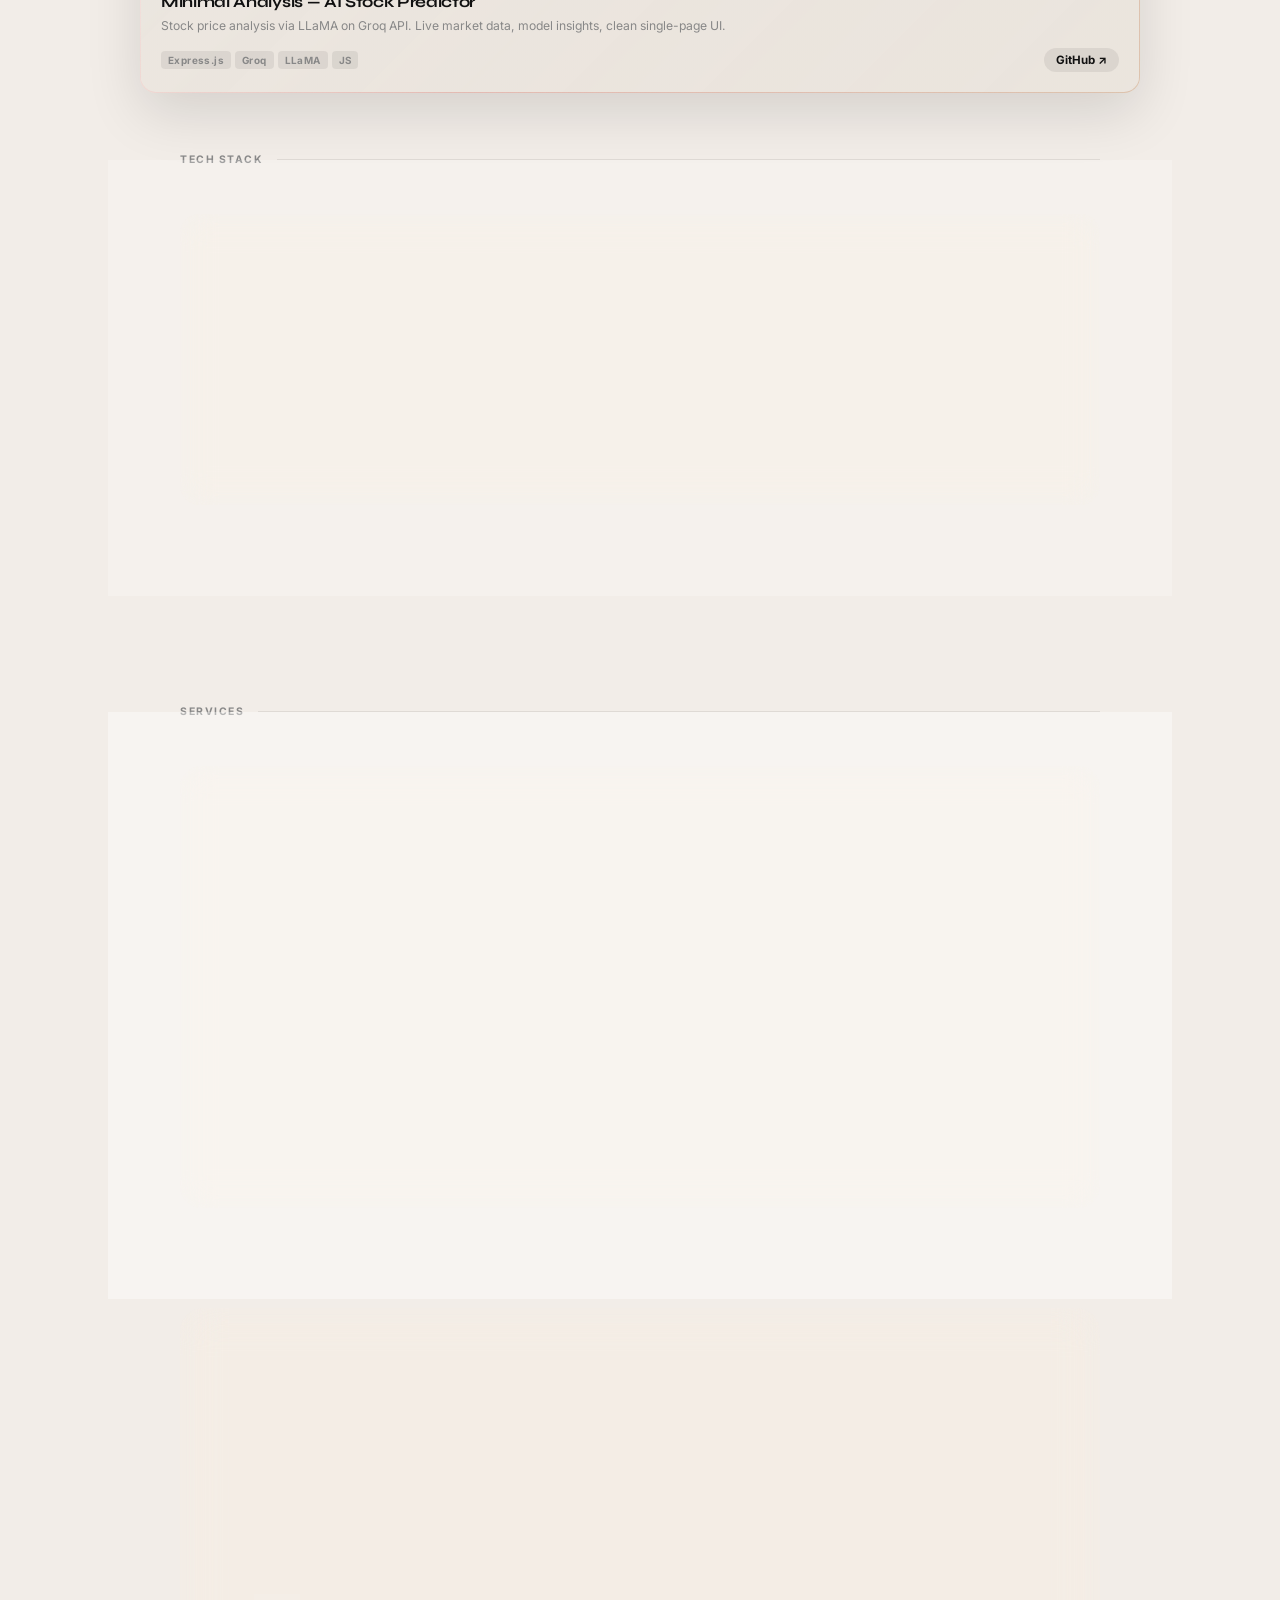
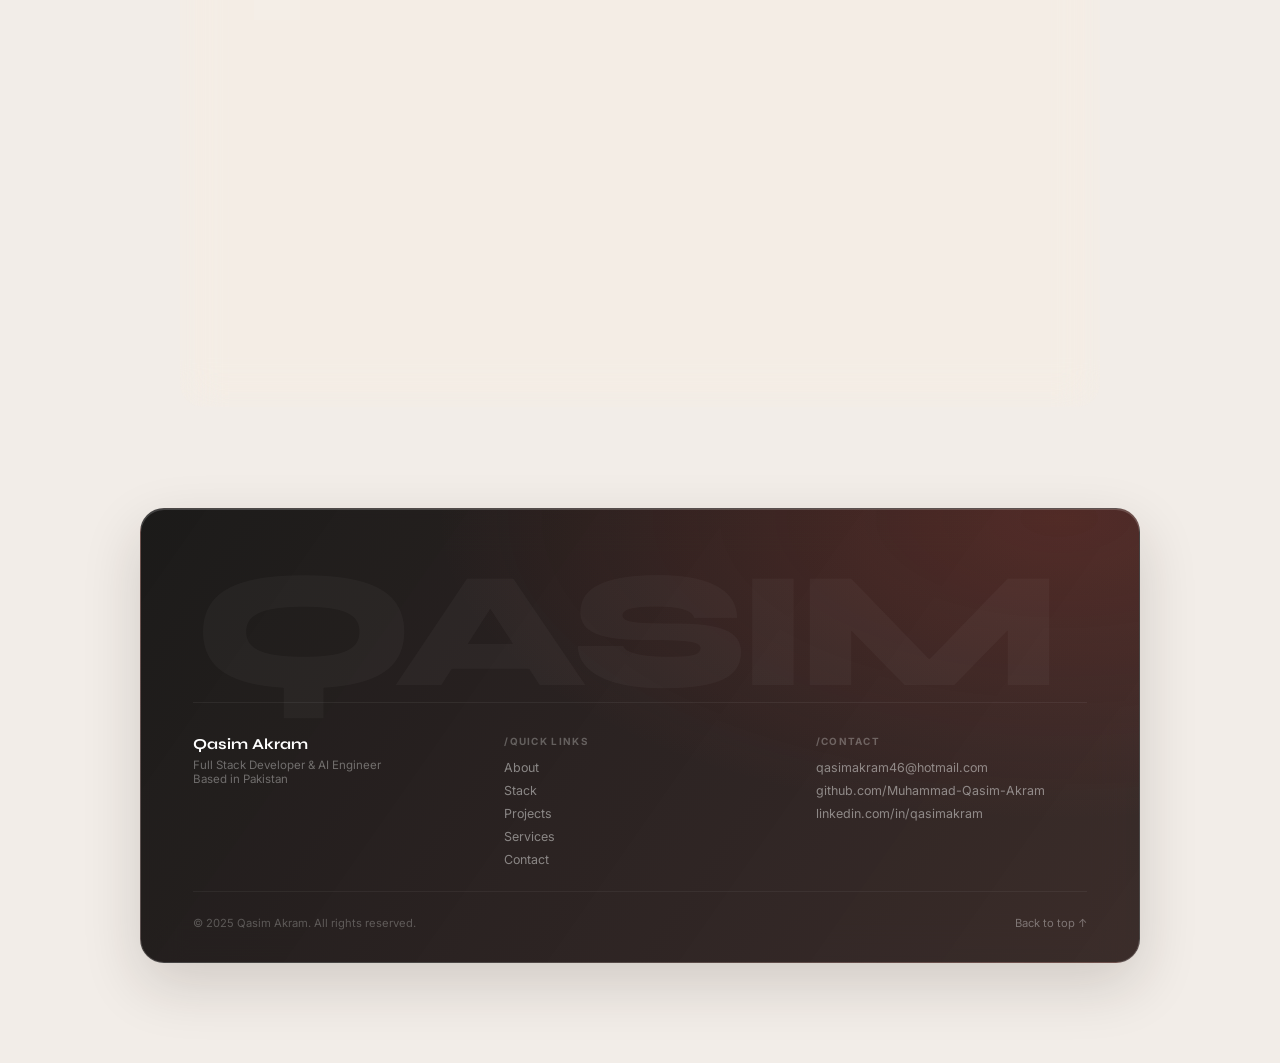
==== commit 87b6e6a8: "optimization patches" ====
--- a/index.html
+++ b/index.html
@@ -5,7 +5,6 @@
   <meta charset="UTF-8" />
   <meta name="viewport" content="width=device-width, initial-scale=1.0" />
 
-  <!-- Primary SEO -->
   <title>Qasim Akram | Full Stack Developer & AI Engineer</title>
   <meta name="description" content="Qasim Akram is a Full Stack Developer and AI Engineer from Pakistan. Specializing in React, ASP.NET, Django, Node.js, and AI-powered apps. Open to internships, jobs, and freelance work in Lahore, Islamabad, Karachi and remotely." />
   <meta name="keywords" content="Qasim Akram, Muhammad Qasim Akram, M Qasim Akram, software developer Pakistan, full stack developer Pakistan, web developer Pakistan, AI engineer Pakistan, React developer Pakistan, ASP.NET developer Pakistan, Django developer Pakistan, Node.js developer Pakistan, JavaScript developer Pakistan, Python developer Pakistan, software engineer Pakistan, web developer Lahore, software developer Lahore, developer Islamabad, web developer Karachi, hire developer Pakistan, freelance developer Pakistan, software house Pakistan, internship Pakistan software, junior developer Pakistan, CS student Pakistan, computer science Pakistan, IUB developer, Islamia University Bahawalpur" />
@@ -13,7 +12,6 @@
   <meta name="robots" content="index, follow" />
   <link rel="canonical" href="https://qasim-akram.netlify.app/" />
 
-  <!-- Open Graph -->
   <meta property="og:type" content="website" />
   <meta property="og:url" content="https://qasim-akram.netlify.app/" />
   <meta property="og:title" content="Qasim Akram | Full Stack Developer & AI Engineer in Pakistan" />
@@ -22,13 +20,11 @@
   <meta property="og:locale" content="en_PK" />
   <meta property="og:site_name" content="Qasim Akram" />
 
-  <!-- Twitter Card -->
   <meta name="twitter:card" content="summary_large_image" />
   <meta name="twitter:title" content="Qasim Akram | Full Stack Developer & AI Engineer in Pakistan" />
   <meta name="twitter:description" content="Full Stack Developer and AI Engineer from Pakistan. Building things that actually ship." />
   <meta name="twitter:image" content="https://qasim-akram.netlify.app/img/og-image.jpg" />
 
-  <!-- Structured Data -->
   <script type="application/ld+json">
   {
     "@context": "https://schema.org",
@@ -74,13 +70,11 @@
 
 <body>
 
-  <!-- ===== Pass 1: Ambient glass backdrop start ===== -->
   <div class="ambient-backdrop" id="ambientBackdrop" aria-hidden="true">
     <span class="ambient-blob ambient-blob-one"></span>
     <span class="ambient-blob ambient-blob-two"></span>
     <span class="ambient-blob ambient-blob-three"></span>
   </div>
-  <!-- ===== Pass 1: Ambient glass backdrop end ===== -->
 
   <div id="loader">
     <div class="loader-row"><span class="loader-word">Qasim</span></div>
@@ -151,7 +145,6 @@
             <span class="badge-avail"><span class="avail-dot"></span>Available</span>
           </div>
         </div>
-        <!-- BACK (red) -->
         <div class="flip-back">
           <div class="back-name">Qasim<br>Akram</div>
           <div class="back-role">Full Stack · AI · Engineer</div>
@@ -180,7 +173,6 @@
     </div>
   </section>
 
-  <!-- TICKER -->
   <div class="ticker-wrap">
     <div class="ticker-track">
       <span class="ticker-item"><span class="t-dot"></span>React.js</span>
@@ -214,7 +206,6 @@
     </div>
   </div>
 
-  <!-- ABOUT -->
   <div class="section" id="about">
     <div class="sec-label">About me</div>
     <div class="about-grid">
@@ -259,7 +250,6 @@
     </div>
   </div>
 
-  <!-- PROJECTS -->
   <div class="section" id="projects" style="padding-top:0">
     <div class="current-project sr">
       <div class="current-project-copy">
@@ -390,7 +380,6 @@
         </div>
       </a>
     </div>
-    <!--tech stack-->
     <div class="section" id="stack" style="padding-top:20px">
       <div class="sec-label">Tech Stack</div>
       <div class="stack-grid glass sr">
@@ -425,7 +414,6 @@
         </div>
       </div>
     </div>
-    <!-- SERVICES -->
     <div class="section" id="services" style="padding: top 0;">
       <div class="sec-label">Services</div>
       <div class="services-surface glass">
@@ -460,7 +448,6 @@
       </div>
     </div>
 
-    <!-- CONTACT -->
     <div class="section" id="contact" style="padding-top:0">
       <div class="contact-box glass sr">
         <h2 class="contact-h">Let's build something <em><span class="qpass3-heading-mask"><span>together.</span></span></em></h2>
@@ -468,13 +455,14 @@
           idea or opportunity, reach out.</p>
         <div class="contact-grid">
           <div class="c-links">
-            <a href="mailto:qasimakram46@hotmail.com" class="c-link magnetic"><span>✉
-                qasimakram46@hotmail.com</span><span>↗</span></a>
+            <div class="c-link c-email-row magnetic">
+              <button type="button" class="qpass3-copy c-email-copy magnetic" id="qpass3-copy-email"
+                aria-label="Copy email address" title="Copy email address">Copy</button>
+              <a href="mailto:qasimakram46@hotmail.com" class="c-email-address"><span>✉
+                  qasimakram46@hotmail.com</span><span aria-hidden="true">↗</span></a>
+            </div>
             <a href="https://wa.me/923126442266" class="c-link magnetic" target="_blank"
               rel="noopener noreferrer"><span>WhatsApp · +92 312 6442266</span><span>↗</span></a>
-            <button type="button" class="c-link qpass3-copy magnetic" id="qpass3-copy-email">
-              <span>Copy email address</span><span aria-hidden="true">＋</span>
-            </button>
             <a href="https://linkedin.com/in/qasimakram" target="_blank"
               class="c-link"><span>LinkedIn</span><span>↗</span></a>
             <a href="https://github.com/Muhammad-Qasim-Akram" target="_blank"
@@ -510,7 +498,6 @@
     </div>
     <div class="qpass3-toast" id="qpass3-toast" role="status" aria-live="polite"></div>
 
-    <!-- FOOTER -->
     <footer class="glass">
       <div class="footer-wm">QASIM</div>
       <div class="footer-grid">
@@ -541,7 +528,6 @@
       </div>
     </footer>
 
-    <!-- ===== Chatbot start ===== -->
     <div class="qbot-widget">
       <section class="qbot-panel glass" id="qbot-panel" role="dialog" aria-modal="false"
         aria-labelledby="qbot-title" aria-hidden="true" hidden>
@@ -575,7 +561,6 @@
         <span class="qbot-launcher-label">Chat with me</span>
       </button>
     </div>
-    <!-- ===== Chatbot end ===== -->
     <script src="script.js"></script>
 
 </body>
--- a/style.css
+++ b/style.css
@@ -423,7 +423,6 @@
   }
 }
 
-/* ─── PHOTO FLIP CARD ─── */
 .hero-photo-wrap {
   width: clamp(230px, 24vw, 380px);
   position: relative;
@@ -460,7 +459,6 @@
   object-position: center 8%;
   display: block;
 }
-/* red back */
 .flip-back {
   background: #c0392b;
   transform: rotateY(180deg);
@@ -1029,6 +1027,7 @@
   overflow: hidden;
   background: #1a1a1a;
   position: relative;
+  border-radius: 12px;
 }
 .proj-img-inner {
   width: 100%;
@@ -1133,7 +1132,6 @@
   transform: translate(2px, -2px);
 }
 
-/* ─── TESTIMONIALS ─── */
 .testi-grid {
   display: grid;
   grid-template-columns: 1fr 1fr;
@@ -1272,6 +1270,35 @@
   font-weight: 500;
   transition: all 0.2s;
 }
+.c-email-row {
+  justify-content: flex-start;
+  gap: 10px;
+}
+.c-email-address {
+  display: flex;
+  flex: 1;
+  align-items: center;
+  justify-content: space-between;
+  min-width: 0;
+  color: inherit;
+  text-decoration: none;
+}
+.c-email-row .c-email-copy {
+  width: auto;
+  flex: 0 0 auto;
+  padding: 5px 8px;
+  border: 1px solid rgba(255, 255, 255, 0.16);
+  border-radius: 6px;
+  background: rgba(255, 255, 255, 0.08);
+  color: inherit;
+  font: inherit;
+  font-size: 0.7rem;
+  line-height: 1.2;
+  cursor: pointer;
+}
+.c-email-copy:hover {
+  background: rgba(255, 255, 255, 0.16);
+}
 .c-link:hover {
   background: rgba(255, 255, 255, 0.06);
   border-color: rgba(255, 255, 255, 0.2);
@@ -1471,7 +1498,6 @@
   transition-delay: 0.25s;
 }
 
-/* ─── RESPONSIVE ─── */
 @media (max-width: 1000px) {
   #hero {
     grid-template-columns: 1fr;
@@ -1620,7 +1646,6 @@
   }
 }
 
-/* ── PROJECT IMAGE UPGRADES ── */
 .proj-thumb {
   position: relative;
   overflow: hidden;
@@ -1766,7 +1791,6 @@
   color: #c0392b;
 }
 
-/* ===== Chatbot start ===== */
 .qbot-widget {
   position: fixed;
   right: 24px;
@@ -2109,9 +2133,7 @@
     transition: none !important;
   }
 }
-/* ===== Chatbot end ===== */
-
-/* ===== Pass 1: Liquid glass foundation start ===== */
+
 body {
   isolation: isolate;
   background: transparent;
@@ -2262,9 +2284,7 @@
     --glass-blur: 12px;
   }
 }
-/* ===== Pass 1: Liquid glass foundation end ===== */
-
-/* ===== Pass 2: Loader, navigation, and hero start ===== */
+
 .loader-progress {
   position: absolute;
   right: clamp(24px, 5vw, 64px);
@@ -2413,9 +2433,7 @@
     cursor: pointer;
   }
 }
-/* ===== Pass 2: Loader, navigation, and hero end ===== */
-
-/* ===== Pass 3: Scroll, interaction, and warm gradients start ===== */
+
 :root {
   --qpass3-warm-gradient: linear-gradient(115deg, #f0c5b3 0%, #d56b53 48%, #c0392b 100%);
   --qpass3-rim-gradient: linear-gradient(
@@ -2651,7 +2669,6 @@
   }
 }
 
-/* ===== Pass 6: Tech stack, footer glass, and ambient depth ===== */
 .stack-grid.glass {
   gap: 8px;
   padding: 9px;
@@ -2859,7 +2876,6 @@
     animation: none !important;
   }
 }
-/* ===== Pass 6: Tech stack, footer glass, and ambient depth end ===== */
 
 .current-project {
   position: relative;
@@ -3070,9 +3086,7 @@
     transform: none;
   }
 }
-/* ===== Pass 3: Scroll, interaction, and warm gradients end ===== */
-
-/* ===== Pass 5: Mobile and hover performance tuning start ===== */
+
 @media (max-width: 640px) {
   .ambient-blob {
     animation: none;
@@ -3143,9 +3157,7 @@
     transform: none;
   }
 }
-/* ===== Pass 5: Mobile and hover performance tuning end ===== */
-
-/* ===== Pass 4: Ask Qasim liquid-glass assistant start ===== */
+
 .qbot-panel.glass {
   border: 1px solid rgba(255, 255, 255, 0.68);
   background:
@@ -3414,9 +3426,7 @@
     transform: none;
   }
 }
-/* ===== Pass 4: Ask Qasim liquid-glass assistant end ===== */
-
-/* ===== Pass 5: Small-screen glass blur tuning ===== */
+
 @media (max-width: 640px) {
   .qbot-panel.glass {
     -webkit-backdrop-filter: blur(14px) saturate(145%);
@@ -3427,9 +3437,7 @@
     backdrop-filter: blur(8px) saturate(135%);
   }
 }
-/* ===== Pass 5: Small-screen glass blur tuning end ===== */
-
-/* Keep one slow ambient gradient moving on mobile without re-enabling all blobs. */
+
 @media (max-width: 640px) {
   .ambient-blob-one {
     animation: ambient-drift 72s ease-in-out infinite alternate;
@@ -3441,7 +3449,6 @@
   }
 }
 
-/* Shared button motion: match the hero CTA without changing button styling. */
 button:not(:disabled),
 .btn-primary,
 .btn-outline,
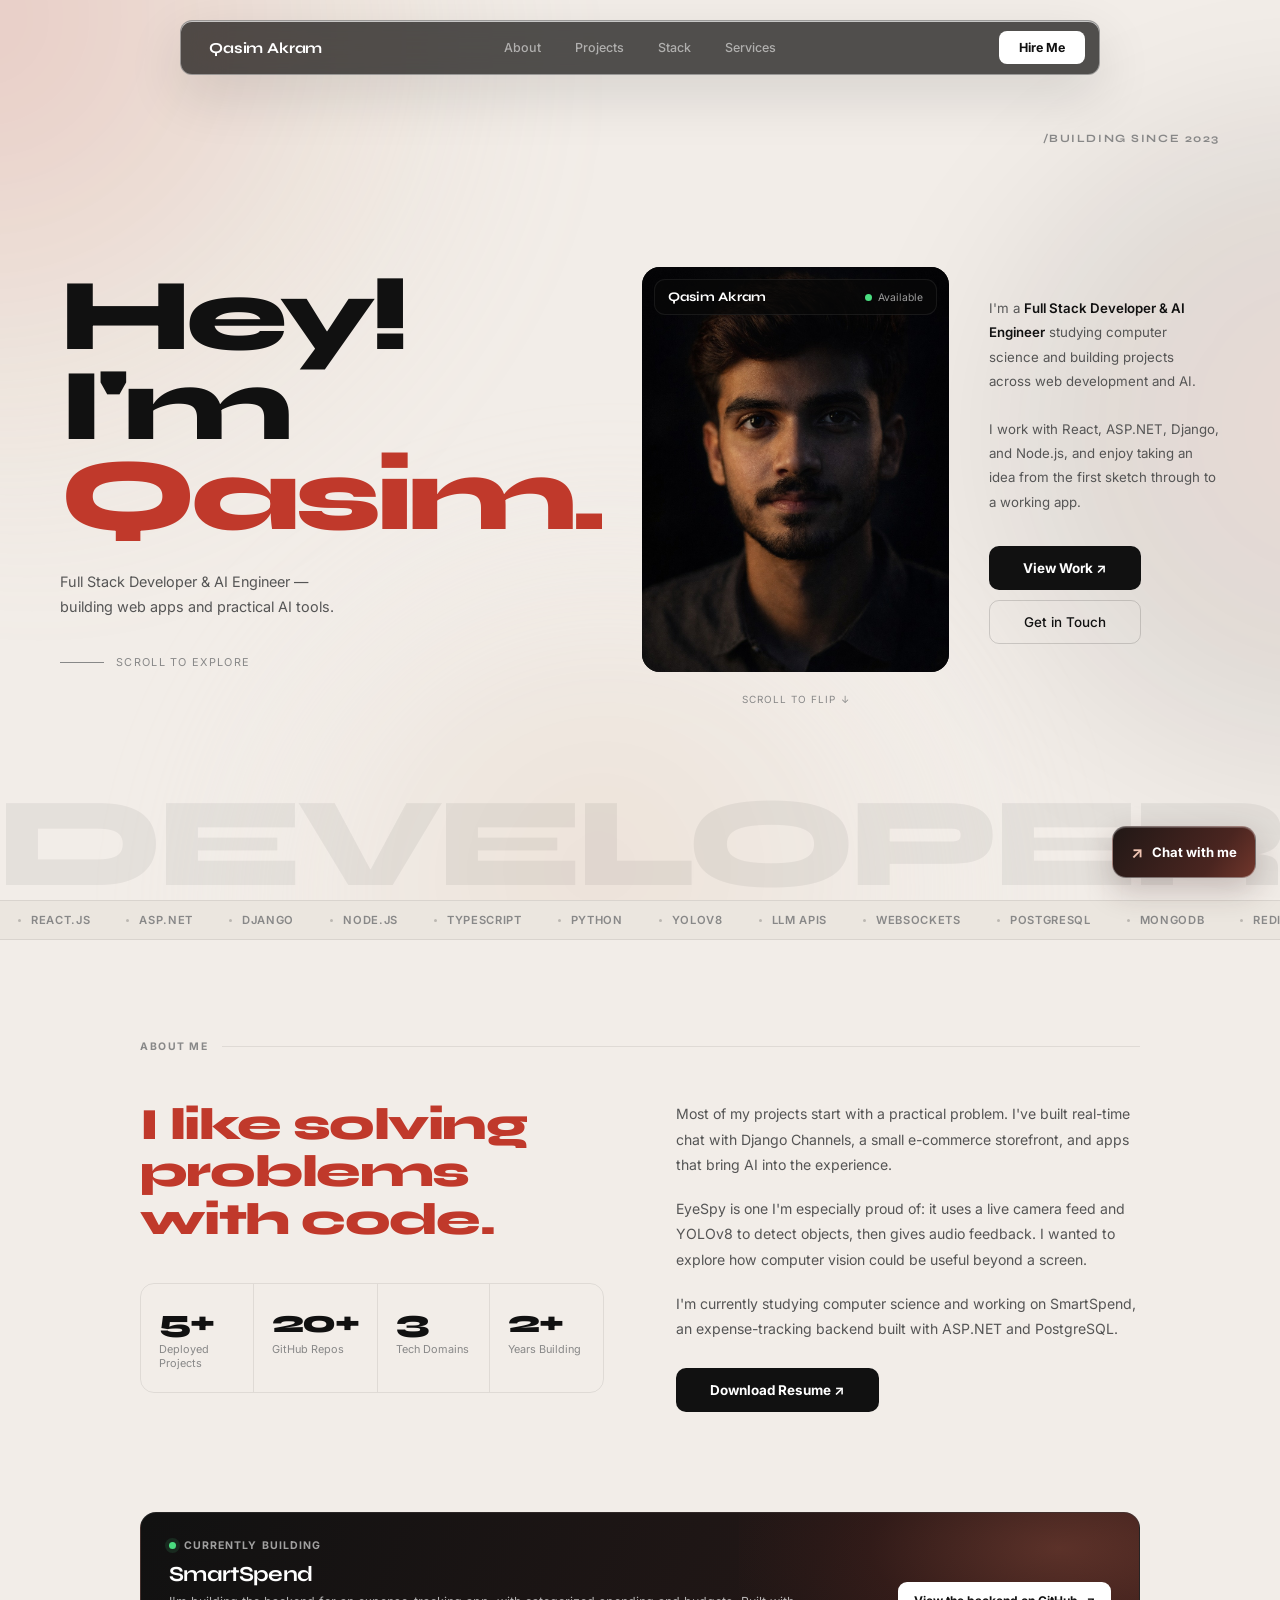
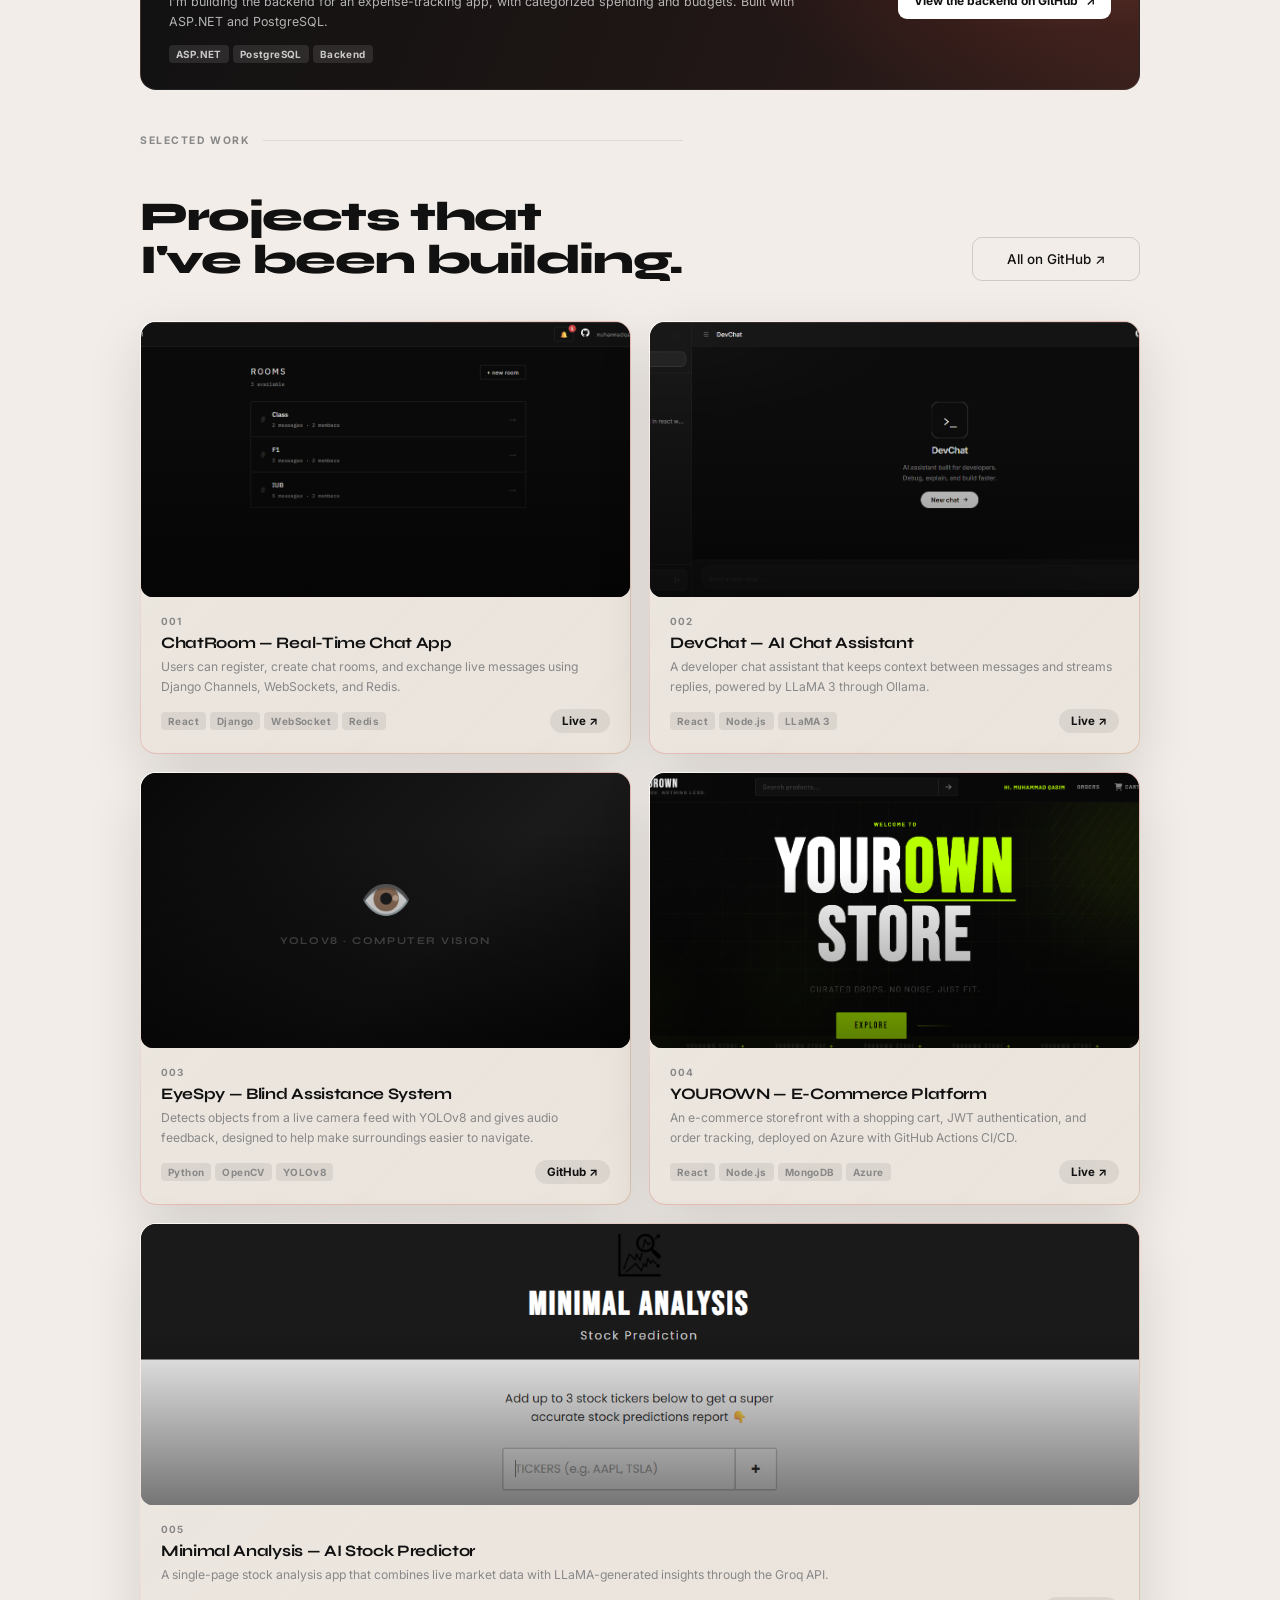
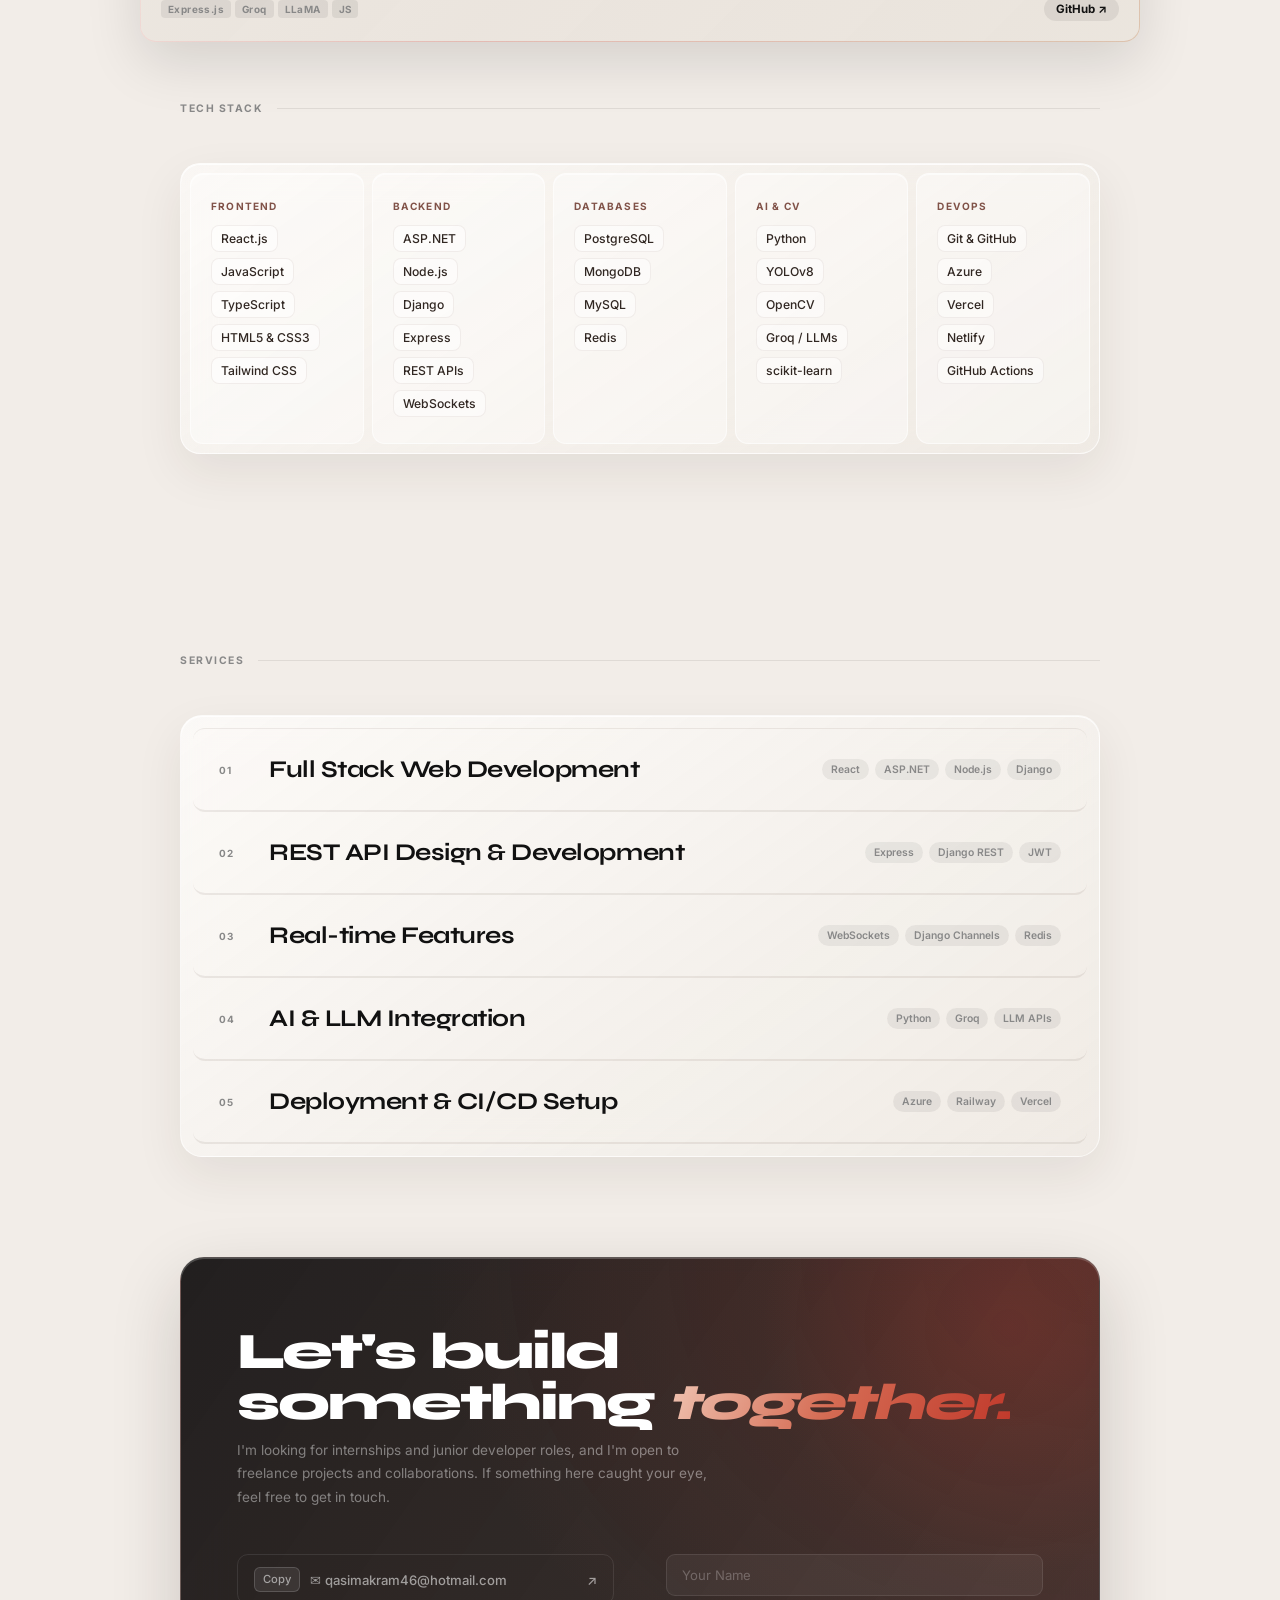
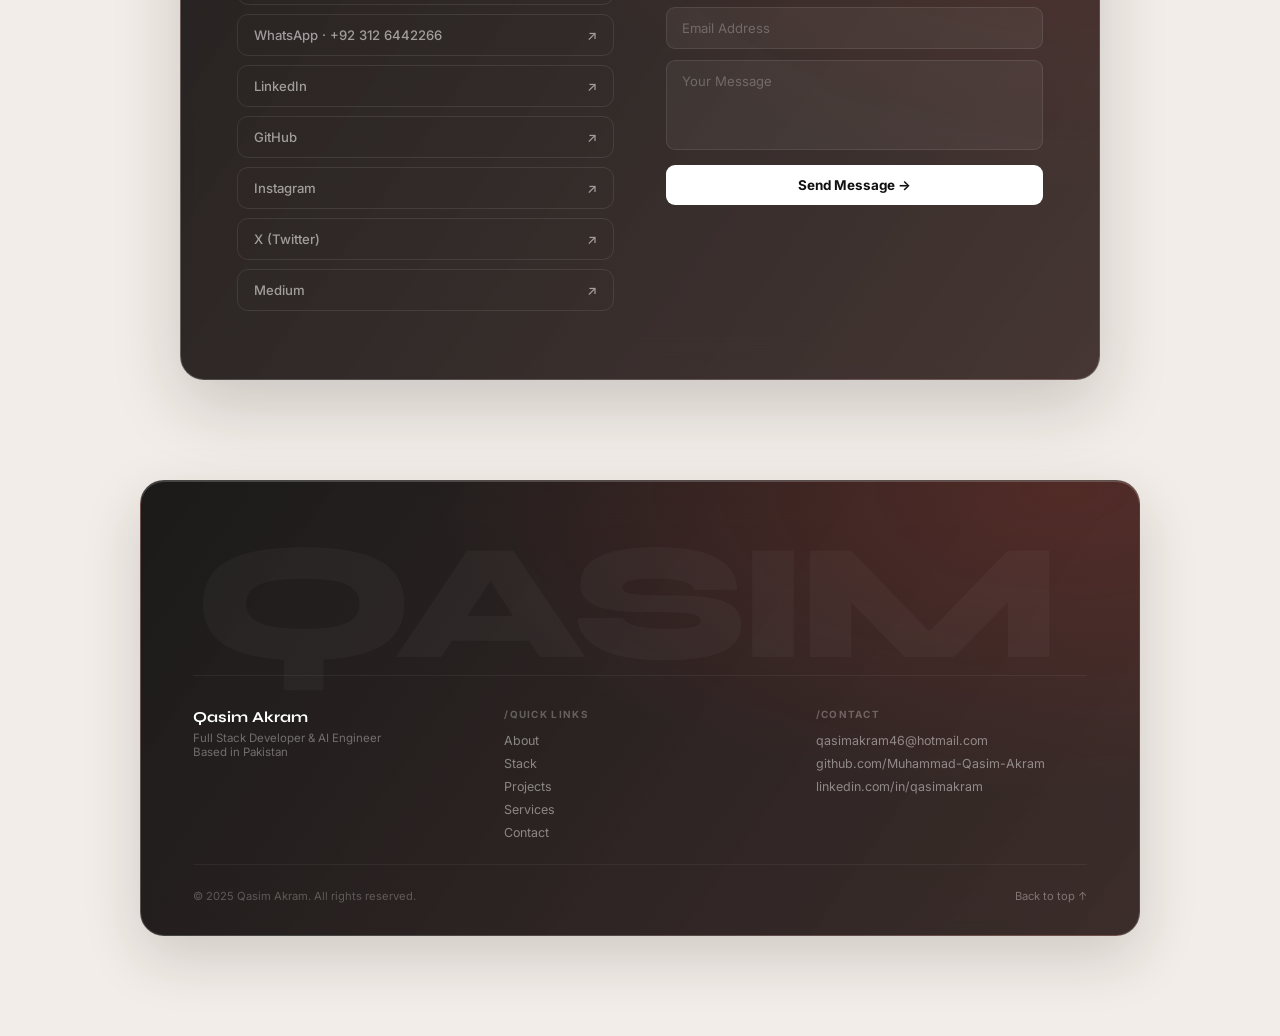
==== commit 095d9cc2: "bot updated and optmizton" ====
--- a/index.html
+++ b/index.html
@@ -15,15 +15,15 @@
   <meta property="og:type" content="website" />
   <meta property="og:url" content="https://qasim-akram.netlify.app/" />
   <meta property="og:title" content="Qasim Akram | Full Stack Developer & AI Engineer in Pakistan" />
-  <meta property="og:description" content="Full Stack Developer and AI Engineer from Pakistan. React, ASP.NET, Django, Node.js, LLM integrations. Building things that actually ship." />
-  <meta property="og:image" content="https://qasim-akram.netlify.app/img/og-image.jpg" />
+  <meta property="og:description" content="Full Stack Developer and AI Engineer from Pakistan, working with React, ASP.NET, Django, Node.js, and AI tools." />
+  <meta property="og:image" content="https://qasim-akram.netlify.app/img/og-image.png" />
   <meta property="og:locale" content="en_PK" />
   <meta property="og:site_name" content="Qasim Akram" />
 
   <meta name="twitter:card" content="summary_large_image" />
   <meta name="twitter:title" content="Qasim Akram | Full Stack Developer & AI Engineer in Pakistan" />
-  <meta name="twitter:description" content="Full Stack Developer and AI Engineer from Pakistan. Building things that actually ship." />
-  <meta name="twitter:image" content="https://qasim-akram.netlify.app/img/og-image.jpg" />
+  <meta name="twitter:description" content="Full Stack Developer and AI Engineer from Pakistan, working with React, ASP.NET, Django, Node.js, and AI tools." />
+  <meta name="twitter:image" content="https://qasim-akram.netlify.app/img/og-image.png" />
 
   <script type="application/ld+json">
   {
@@ -32,7 +32,7 @@
     "name": "Muhammad Qasim Akram",
     "alternateName": ["Qasim Akram", "M Qasim Akram"],
     "url": "https://qasim-akram.netlify.app/",
-    "image": "https://qasim-akram.netlify.app/img/og-image.jpg",
+    "image": "https://qasim-akram.netlify.app/img/og-image.png",
     "email": "qasimakram46@hotmail.com",
     "jobTitle": "Full Stack Developer & AI Engineer",
     "description": "Full Stack Developer and AI Engineer from Pakistan specializing in React, ASP.NET, Django, Node.js, WebSockets, and computer vision systems.",
@@ -127,7 +127,7 @@
         <span><span class="word">I'm</span></span>
         <span><span class="word-name">Qasim.</span></span>
       </h1>
-      <p class="hero-tagline">Full Stack Developer & AI Engineer - building things that actually ship.</p>
+      <p class="hero-tagline">Full Stack Developer & AI Engineer — building web apps and practical AI tools.</p>
       <div class="scroll-hint">
         <span class="scroll-line"></span>
         <span>Scroll to explore</span>
@@ -163,8 +163,8 @@
     </div>
     <div class="hero-right">
       <p class="hero-bio">
-        I'm a <strong>Full Stack Developer & AI Engineer</strong> building modern, scalable web experiences.<br><br>
-        React to ASP.NET, UI to model, idea to production. I pick up new tech fast, break things, fix them, and ship.
+        I'm a <strong>Full Stack Developer & AI Engineer</strong> studying computer science and building projects across web development and AI.<br><br>
+        I work with React, ASP.NET, Django, and Node.js, and enjoy taking an idea from the first sketch through to a working app.
       </p>
       <div class="hero-cta">
         <a href="#projects" class="btn-primary magnetic">View Work ↗</a>
@@ -210,11 +210,8 @@
     <div class="sec-label">About me</div>
     <div class="about-grid">
       <div>
-        <h2 class="about-h sr sr-l"><span class="qpass3-heading-mask"><span>I write code</span></span><br><span
-            class="qpass3-heading-mask"><span>that ships,</span></span>
-          <div class="red-tag"><em><span class="qpass3-heading-mask"><span>not</span></span><br><span
-                class="qpass3-heading-mask"><span>just runs.</span></span></em></div>
-        </h2>
+        <h2 class="about-h sr sr-l"><span class="qpass3-heading-mask"><span>I like solving</span></span><br><span
+            class="qpass3-heading-mask"><span>problems with code.</span></span></h2>
         <div class="stats sr sr-l d2">
           <div class="stat">
             <div class="sn">5+</div>
@@ -235,13 +232,9 @@
         </div>
       </div>
       <div>
-        <p class="about-p sr sr-r">I work across the full stack, from React frontends and REST APIs to ASP.NET and Django
-          backends, computer vision, and LLM systems. Real-time chat over WebSockets, object detection helping people navigate
-          the world, storefronts running on Azure — deployed, used, and on GitHub.</p>
-        <p class="about-p sr sr-r d1">I got into computer vision because I wanted to build something that mattered
-          outside a browser. EyeSpy: what if a camera could be a person's eyes? YOLOv8, OpenCV, real-time audio
-          feedback.</p>
-        <p class="about-p sr sr-r d2">I pick up new tech fast, break things, fix them, and ship. That's the loop.</p>
+        <p class="about-p sr sr-r">Most of my projects start with a practical problem. I've built real-time chat with Django Channels, a small e-commerce storefront, and apps that bring AI into the experience.</p>
+        <p class="about-p sr sr-r d1">EyeSpy is one I'm especially proud of: it uses a live camera feed and YOLOv8 to detect objects, then gives audio feedback. I wanted to explore how computer vision could be useful beyond a screen.</p>
+        <p class="about-p sr sr-r d2">I'm currently studying computer science and working on SmartSpend, an expense-tracking backend built with ASP.NET and PostgreSQL.</p>
         <div class="sr sr-r d3" style="margin-top:26px;">
           <a href="img\Muhammad_Qasim_Akram_Resume.pdf"
             class="btn-primary" target="_blank" rel="noopener">Download Resume ↗</a>
@@ -266,7 +259,7 @@
       <div>
         <div class="sec-label">Selected Work</div>
         <h2 class="proj-h sr sr-l"><span class="qpass3-heading-mask"><span>Projects that</span></span><br><span
-            class="qpass3-heading-mask"><span>actually shipped.</span></span></h2>
+            class="qpass3-heading-mask"><span>I've been building.</span></span></h2>
       </div>
       <a href="https://github.com/Muhammad-Qasim-Akram" target="_blank" rel="noopener" class="btn-outline sr sr-r"
         style="align-self:flex-end;">All on GitHub ↗</a>
@@ -285,7 +278,7 @@
         <div class="proj-info">
           <div class="proj-num">001</div>
           <div class="proj-title">ChatRoom — Real-Time Chat App</div>
-          <p class="proj-desc">Register, create rooms, messages appear instantly.Django Channels + WebSockets + Redis
+          <p class="proj-desc">Users can register, create chat rooms, and exchange live messages using Django Channels, WebSockets, and Redis.
           </p>
           <div class="proj-foot">
             <div class="proj-tags"><span>React</span><span>Django</span><span>WebSocket</span><span>Redis</span></div>
@@ -306,7 +299,7 @@
         <div class="proj-info">
           <div class="proj-num">002</div>
           <div class="proj-title">DevChat — AI Chat Assistant</div>
-          <p class="proj-desc">LLM-powered dev assistant with context memory and streaming. LLaMA 3 via Ollama.</p>
+          <p class="proj-desc">A developer chat assistant that keeps context between messages and streams replies, powered by LLaMA 3 through Ollama.</p>
           <div class="proj-foot">
             <div class="proj-tags"><span>React</span><span>Node.js</span><span>LLaMA 3</span></div>
             <span class="proj-lnk">Live <span class="proj-arrow">↗</span></span>
@@ -328,7 +321,7 @@
         <div class="proj-info">
           <div class="proj-num">003</div>
           <div class="proj-title">EyeSpy — Blind Assistance System</div>
-          <p class="proj-desc">Real-time object detection with audio feedback. YOLOv8 on live camera, sub-200ms latency.
+          <p class="proj-desc">Detects objects from a live camera feed with YOLOv8 and gives audio feedback, designed to help make surroundings easier to navigate.
           </p>
           <div class="proj-foot">
             <div class="proj-tags"><span>Python</span><span>OpenCV</span><span>YOLOv8</span></div>
@@ -349,7 +342,7 @@
         <div class="proj-info">
           <div class="proj-num">004</div>
           <div class="proj-title">YOUROWN — E-Commerce Platform</div>
-          <p class="proj-desc">Full storefront with cart, JWT auth, order tracking on Azure. CI/CD via GitHub Actions.
+          <p class="proj-desc">An e-commerce storefront with a shopping cart, JWT authentication, and order tracking, deployed on Azure with GitHub Actions CI/CD.
           </p>
           <div class="proj-foot">
             <div class="proj-tags"><span>React</span><span>Node.js</span><span>MongoDB</span><span>Azure</span></div>
@@ -371,8 +364,7 @@
         <div class="proj-info">
           <div class="proj-num">005</div>
           <div class="proj-title">Minimal Analysis — AI Stock Predictor</div>
-          <p class="proj-desc">Stock price analysis via LLaMA on Groq API. Live market data, model insights, clean
-            single-page UI.</p>
+          <p class="proj-desc">A single-page stock analysis app that combines live market data with LLaMA-generated insights through the Groq API.</p>
           <div class="proj-foot">
             <div class="proj-tags"><span>Express.js</span><span>Groq</span><span>LLaMA</span><span>JS</span></div>
             <span class="proj-lnk">GitHub <span class="proj-arrow">↗</span></span>
@@ -451,8 +443,7 @@
     <div class="section" id="contact" style="padding-top:0">
       <div class="contact-box glass sr">
         <h2 class="contact-h">Let's build something <em><span class="qpass3-heading-mask"><span>together.</span></span></em></h2>
-        <p class="contact-sub">Open to collaborations, freelance work, and interesting conversations. If you have an
-          idea or opportunity, reach out.</p>
+        <p class="contact-sub">I'm looking for internships and junior developer roles, and I'm open to freelance projects and collaborations. If something here caught your eye, feel free to get in touch.</p>
         <div class="contact-grid">
           <div class="c-links">
             <div class="c-link c-email-row magnetic">
@@ -516,7 +507,7 @@
         <div>
           <div class="footer-ct">/Contact</div>
           <div class="footer-links">
-            <a href="mailto:qasimakram46@gmail.com">qasimakram46@hotmail.com</a>
+            <a href="mailto:qasimakram46@hotmail.com">qasimakram46@hotmail.com</a>
             <a href="https://github.com/Muhammad-Qasim-Akram" target="_blank">github.com/Muhammad-Qasim-Akram</a>
             <a href="https://linkedin.com/in/qasimakram" target="_blank">linkedin.com/in/qasimakram</a>
           </div>
--- a/style.css
+++ b/style.css
@@ -739,6 +739,9 @@
   letter-spacing: -0.035em;
   margin-bottom: 32px;
 }
+.about-h .qpass3-heading-mask > span {
+  color: var(--red);
+}
 .about-h em {
   font-style: italic;
   font-weight: 400;
@@ -1967,14 +1970,10 @@
 }
 .qbot-chips {
   display: flex;
+  flex-wrap: wrap;
   flex: 0 0 auto;
   gap: 7px;
   padding: 7px 13px 11px;
-  overflow-x: auto;
-  scrollbar-width: none;
-}
-.qbot-chips::-webkit-scrollbar {
-  display: none;
 }
 .qbot-chip {
   flex: 0 0 auto;
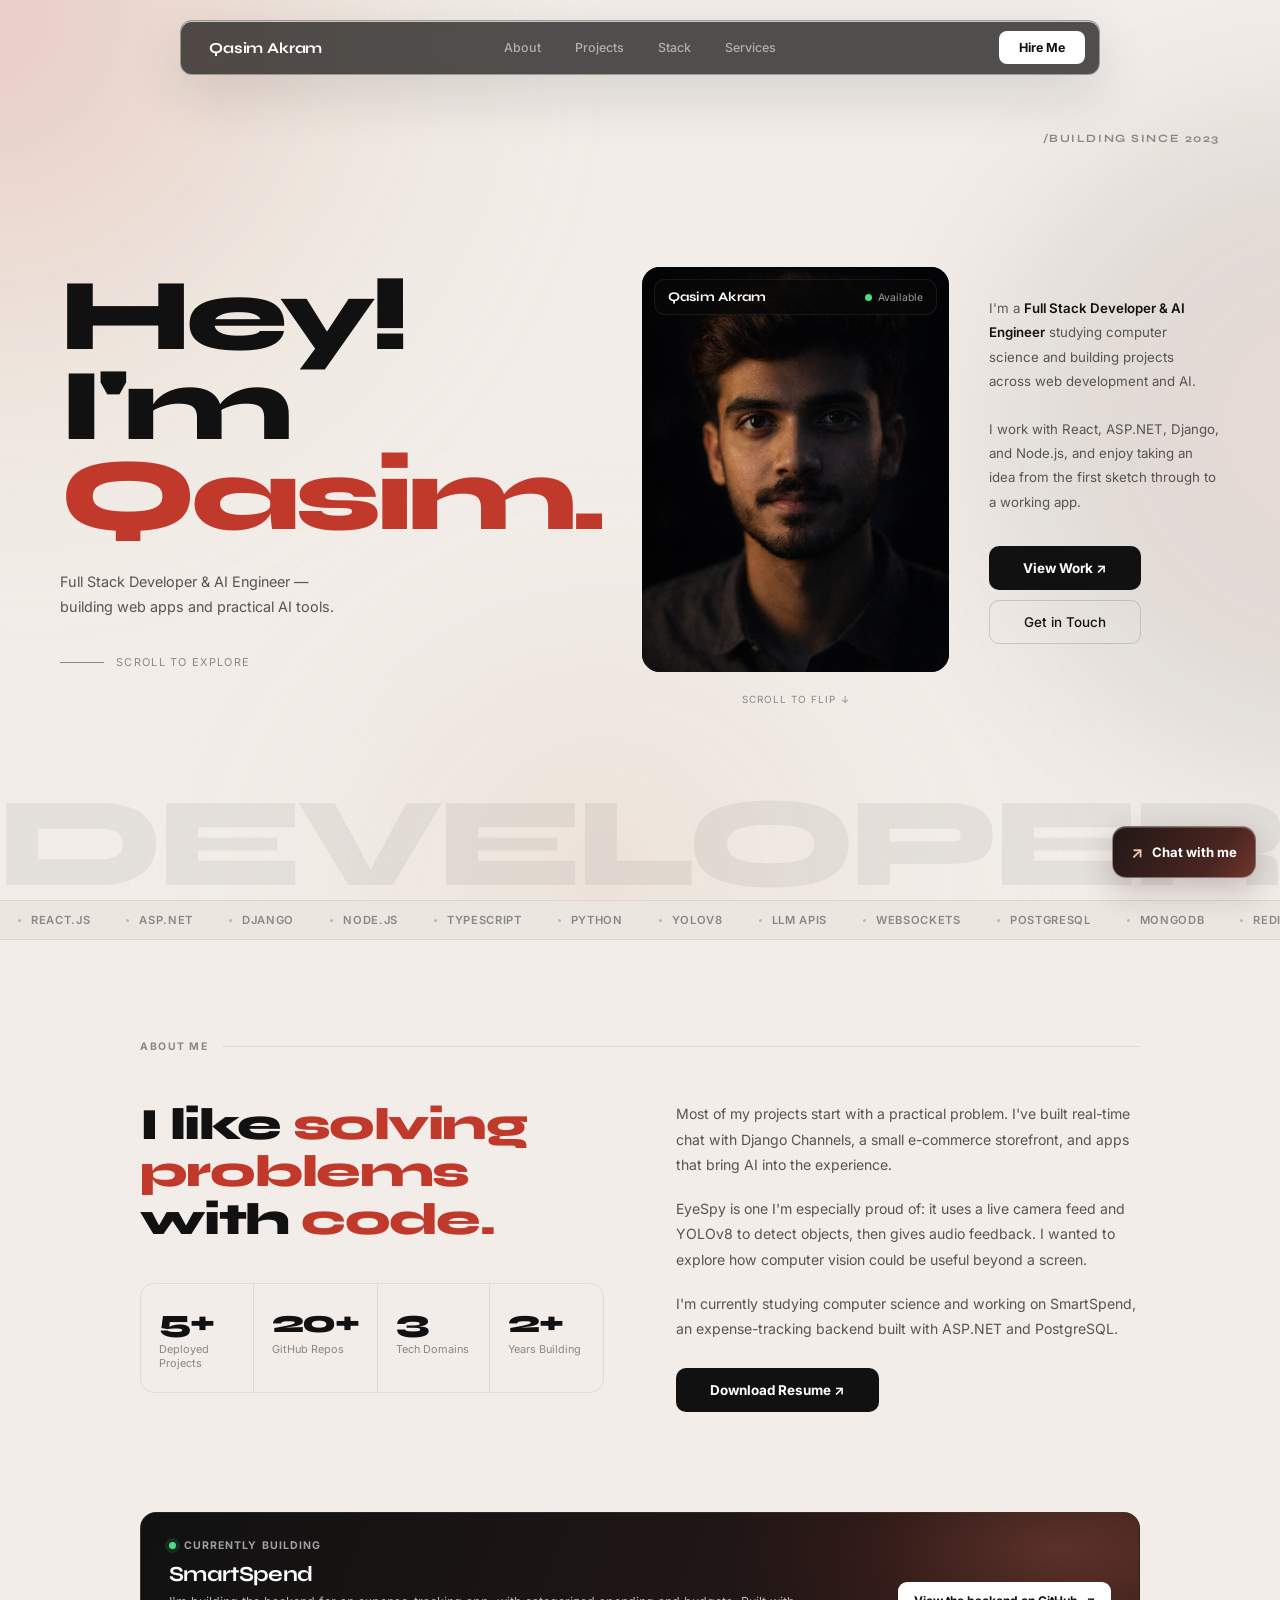
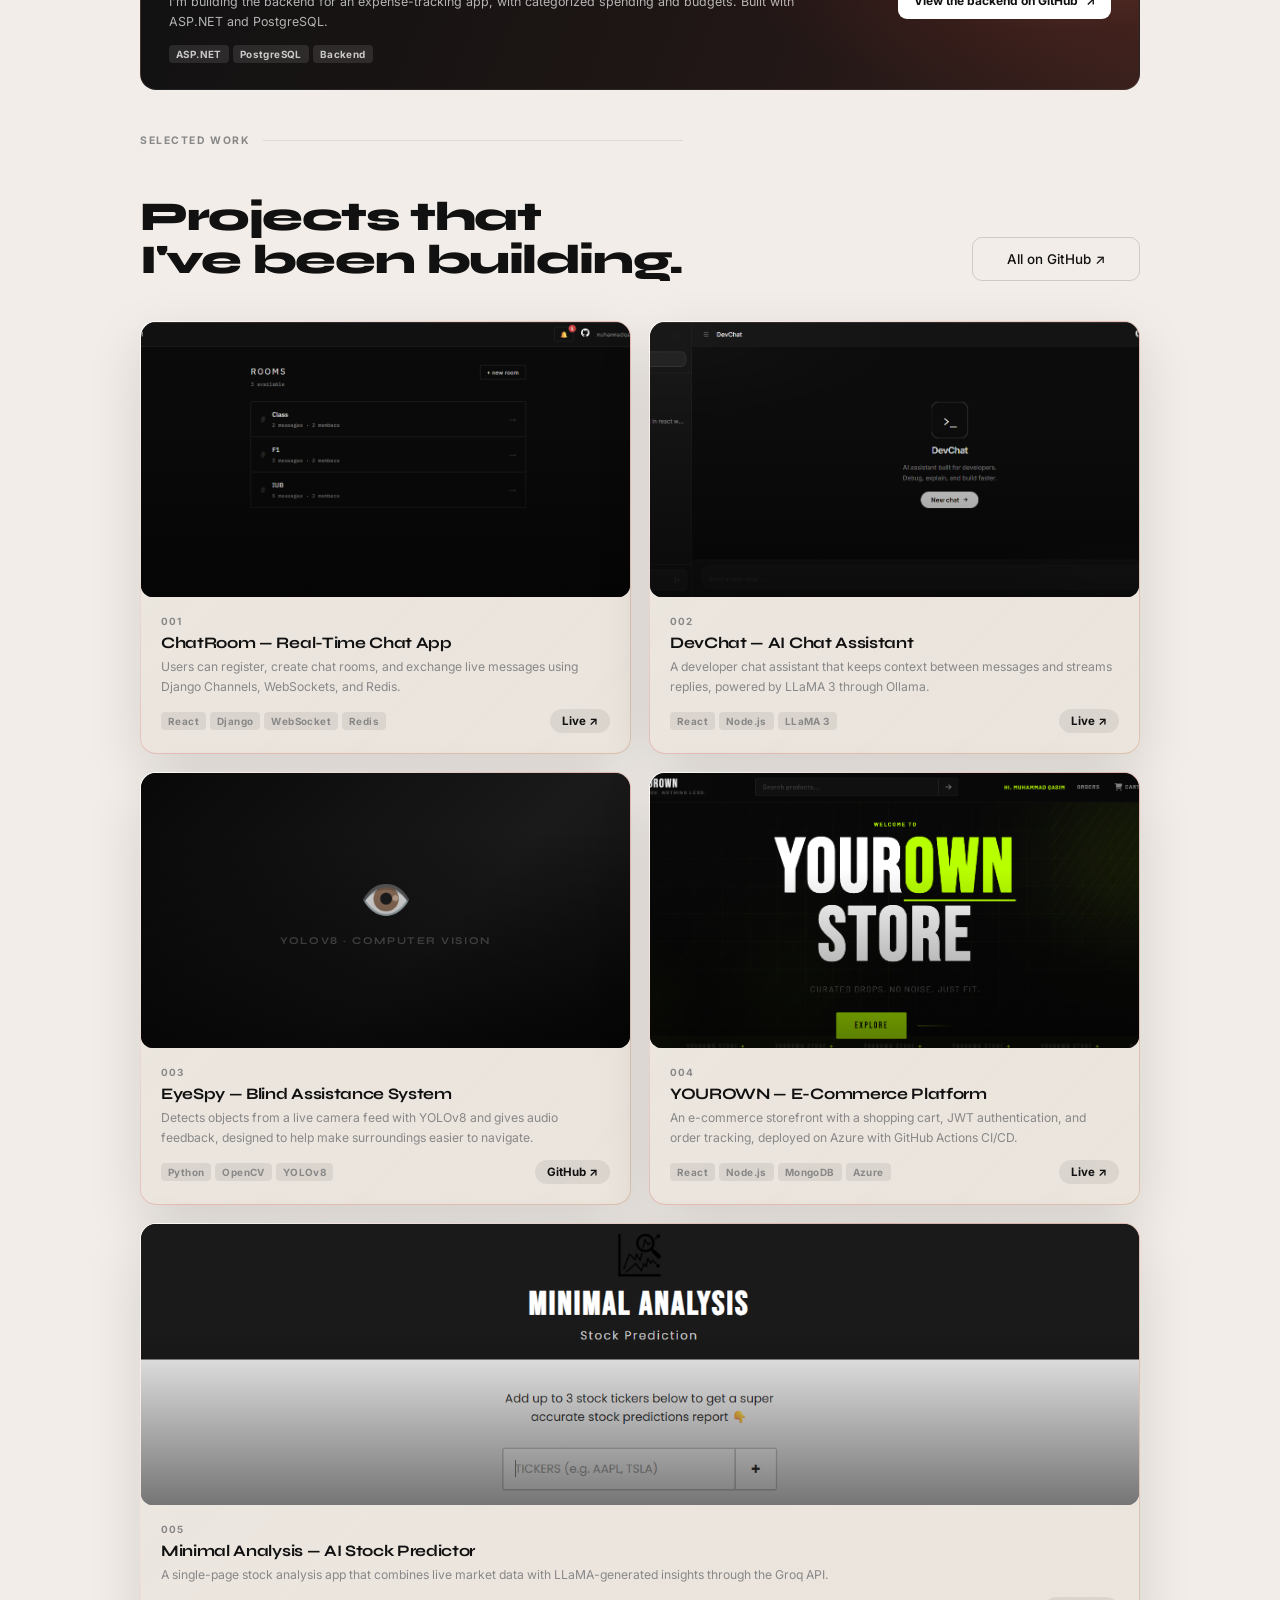
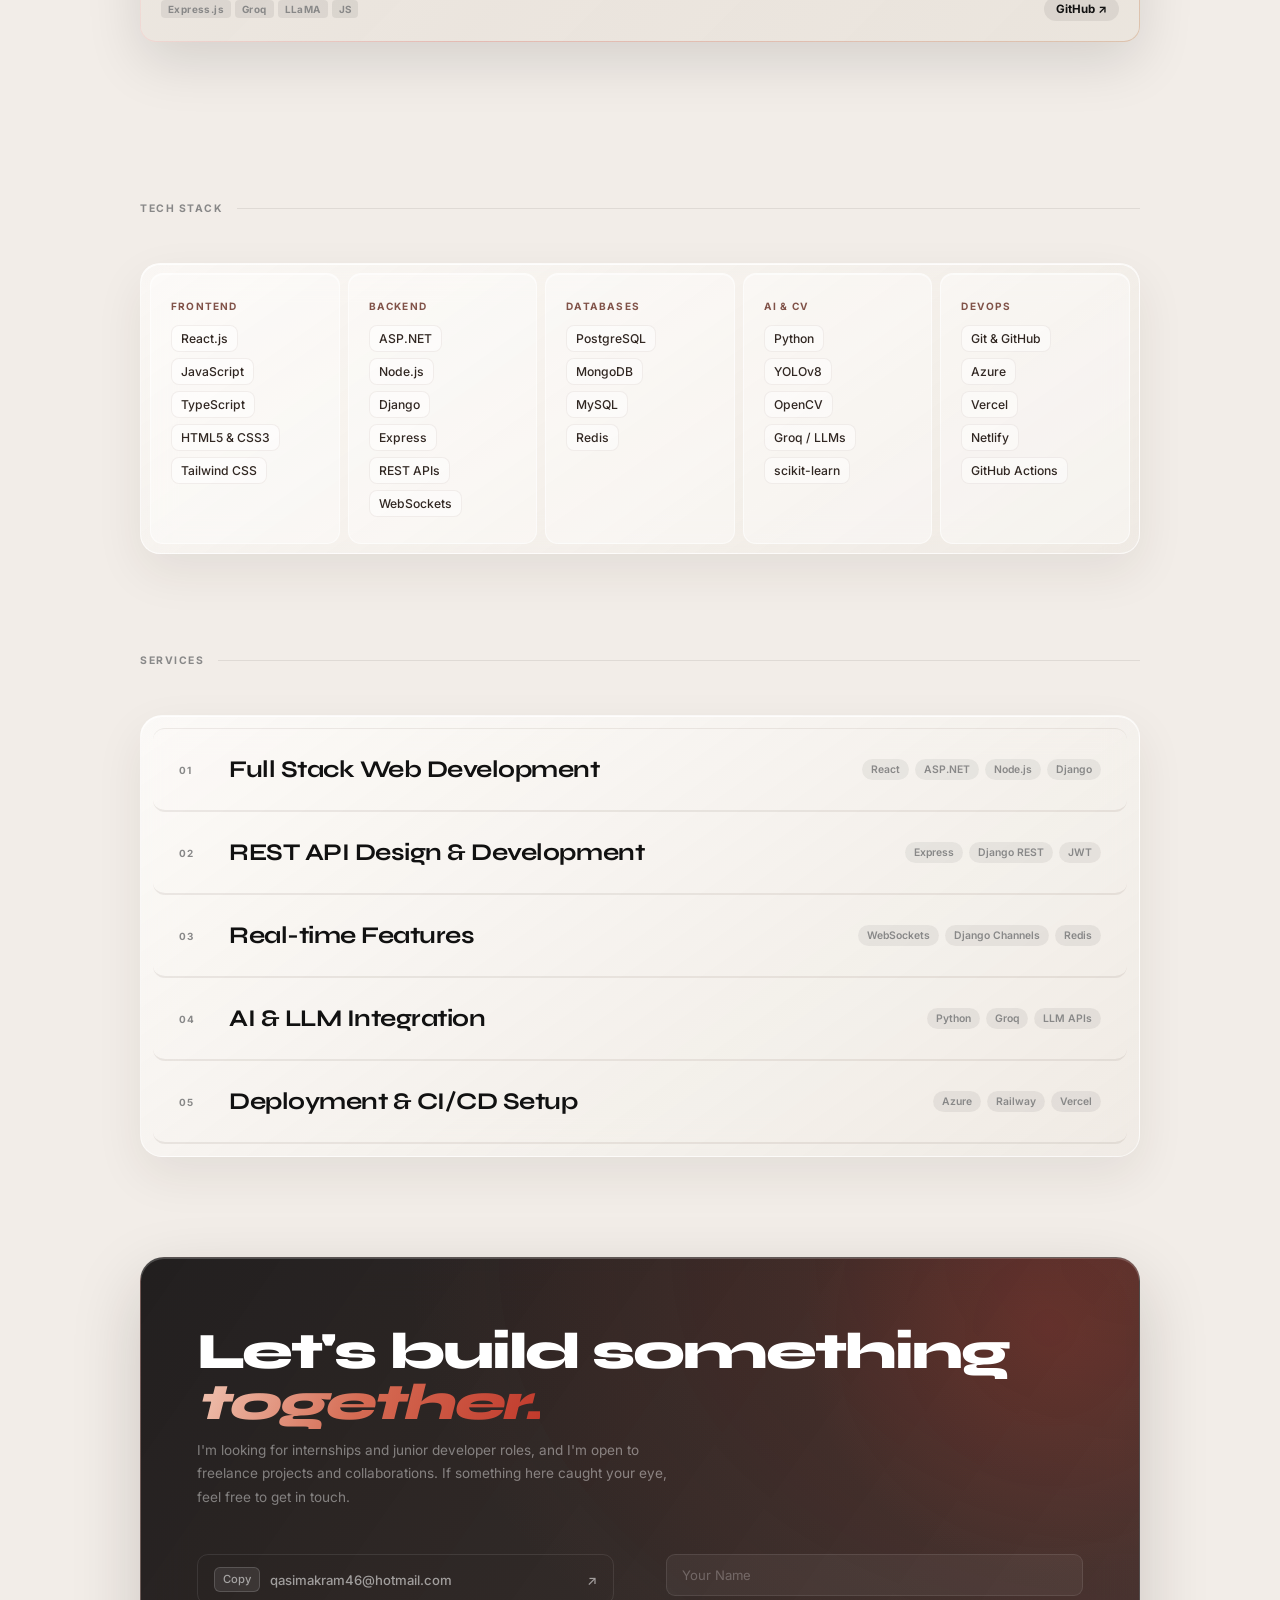
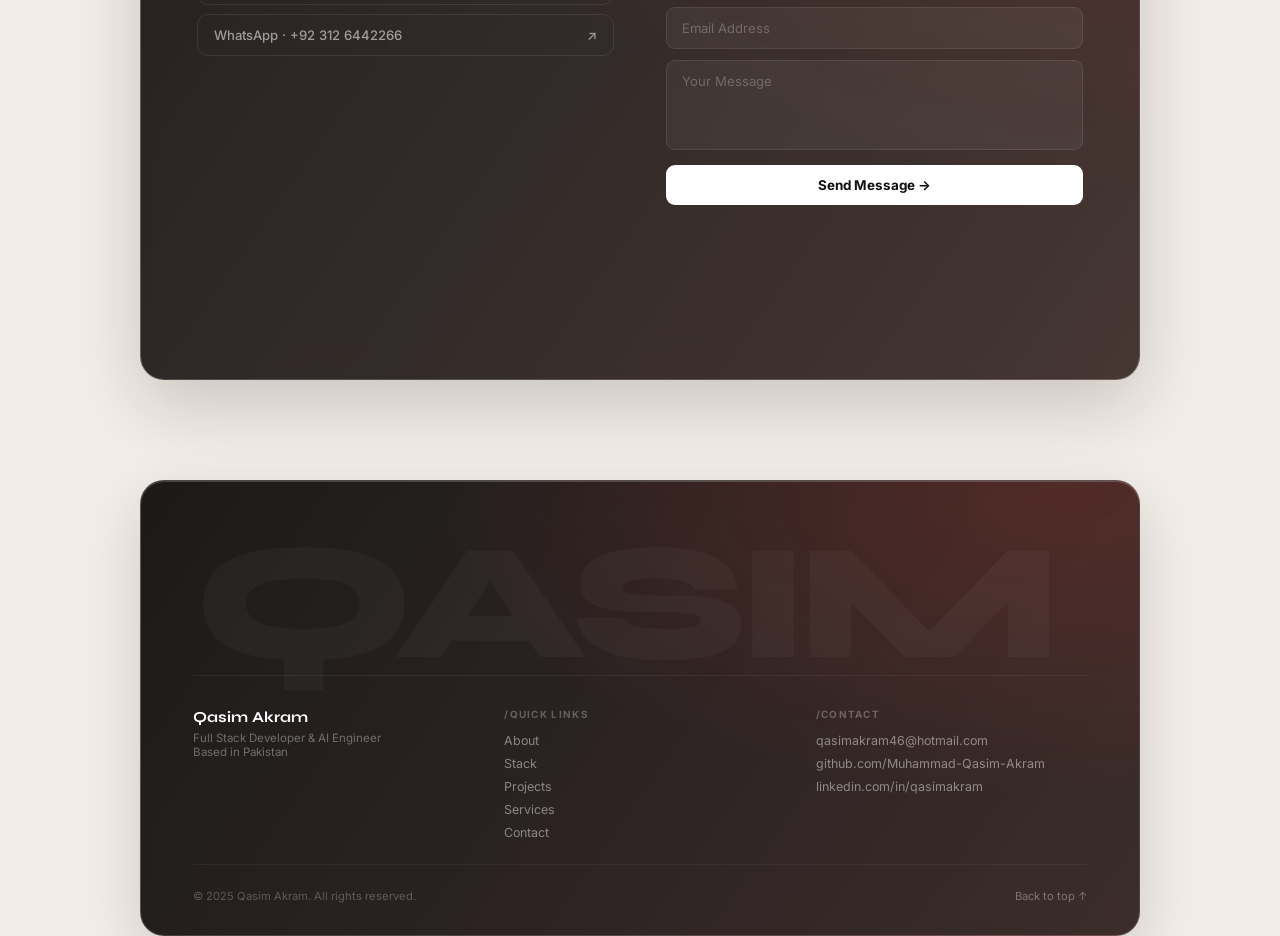
==== commit e6032ca2: "layout fixes" ====
--- a/index.html
+++ b/index.html
@@ -210,8 +210,10 @@
     <div class="sec-label">About me</div>
     <div class="about-grid">
       <div>
-        <h2 class="about-h sr sr-l"><span class="qpass3-heading-mask"><span>I like solving</span></span><br><span
-            class="qpass3-heading-mask"><span>problems with code.</span></span></h2>
+        <h2 class="about-h sr sr-l"><span class="qpass3-heading-mask"><span>I like <span
+              class="about-h-accent">solving</span></span></span><br><span
+            class="qpass3-heading-mask"><span><span class="about-h-accent">problems</span> with <span
+                class="about-h-accent">code.</span></span></span></h2>
         <div class="stats sr sr-l d2">
           <div class="stat">
             <div class="sn">5+</div>
@@ -372,6 +374,7 @@
         </div>
       </a>
     </div>
+  </div>
     <div class="section" id="stack" style="padding-top:20px">
       <div class="sec-label">Tech Stack</div>
       <div class="stack-grid glass sr">
@@ -406,7 +409,7 @@
         </div>
       </div>
     </div>
-    <div class="section" id="services" style="padding: top 0;">
+    <div class="section" id="services" style="padding-top:0">
       <div class="sec-label">Services</div>
       <div class="services-surface glass">
         <div class="svc-row sr sr-l">
@@ -449,8 +452,8 @@
             <div class="c-link c-email-row magnetic">
               <button type="button" class="qpass3-copy c-email-copy magnetic" id="qpass3-copy-email"
                 aria-label="Copy email address" title="Copy email address">Copy</button>
-              <a href="mailto:qasimakram46@hotmail.com" class="c-email-address"><span>✉
-                  qasimakram46@hotmail.com</span><span aria-hidden="true">↗</span></a>
+              <a href="mailto:qasimakram46@hotmail.com" class="c-email-address"><span>qasimakram46@hotmail.com</span><span
+                  aria-hidden="true">↗</span></a>
             </div>
             <a href="https://wa.me/923126442266" class="c-link magnetic" target="_blank"
               rel="noopener noreferrer"><span>WhatsApp · +92 312 6442266</span><span>↗</span></a>
--- a/style.css
+++ b/style.css
@@ -740,6 +740,9 @@
   margin-bottom: 32px;
 }
 .about-h .qpass3-heading-mask > span {
+  color: var(--black);
+}
+.about-h-accent {
   color: var(--red);
 }
 .about-h em {
@@ -1282,9 +1285,16 @@
   flex: 1;
   align-items: center;
   justify-content: space-between;
+  gap: 8px;
   min-width: 0;
   color: inherit;
   text-decoration: none;
+}
+.c-email-address > span:first-child {
+  white-space: nowrap;
+}
+.c-email-address > span:last-child {
+  flex: 0 0 auto;
 }
 .c-email-row .c-email-copy {
   width: auto;
@@ -1362,6 +1372,8 @@
   background: var(--black);
   color: #fff;
   padding: 52px 52px 32px;
+  max-width: 1000px;
+  margin: 0 auto;
   position: relative;
   overflow: hidden;
   border-radius: 18px;
@@ -1501,6 +1513,23 @@
   transition-delay: 0.25s;
 }
 
+@media (min-width: 1001px) and (max-width: 1100px) {
+  #hero {
+    grid-template-columns: minmax(0, 1fr) auto minmax(0, 1fr);
+    gap: 0 28px;
+    padding: 120px 40px 80px;
+  }
+  .hero-hey {
+    font-size: clamp(3rem, 5vw, 3.5rem);
+  }
+  .hero-photo-wrap {
+    width: clamp(220px, 24vw, 240px);
+  }
+  footer {
+    width: calc(100% - 80px);
+  }
+}
+
 @media (max-width: 1000px) {
   #hero {
     grid-template-columns: 1fr;
@@ -1589,6 +1618,24 @@
   }
 }
 @media (max-width: 640px) {
+  footer {
+    padding-right: 18px;
+    padding-left: 18px;
+  }
+  .hero-hey {
+    font-size: clamp(2.75rem, 13vw, 5rem);
+  }
+  .c-email-row {
+    gap: 6px;
+    padding: 10px;
+  }
+  .c-email-row .c-email-copy {
+    padding: 5px 7px;
+    font-size: 0.68rem;
+  }
+  .c-email-address {
+    font-size: clamp(0.58rem, 2.8vw, 0.74rem);
+  }
   .nav-links {
     display: none;
   }
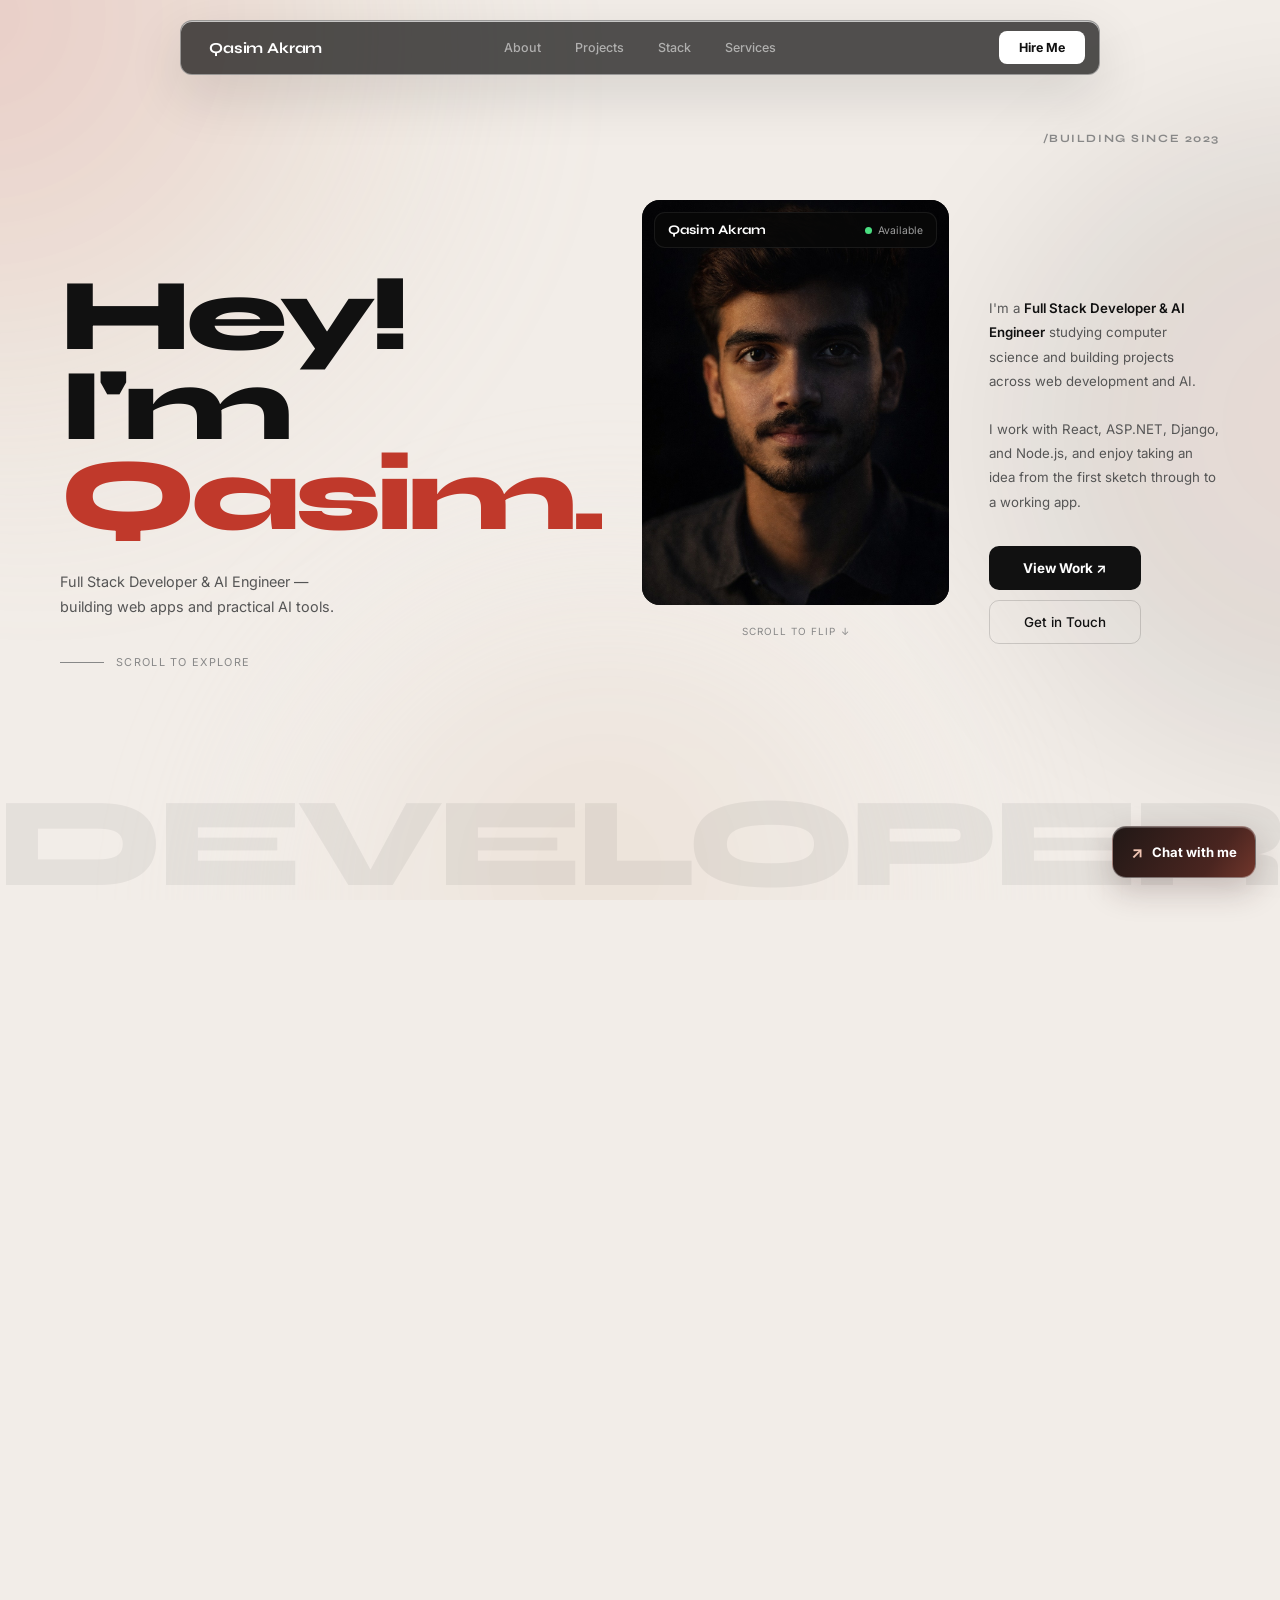
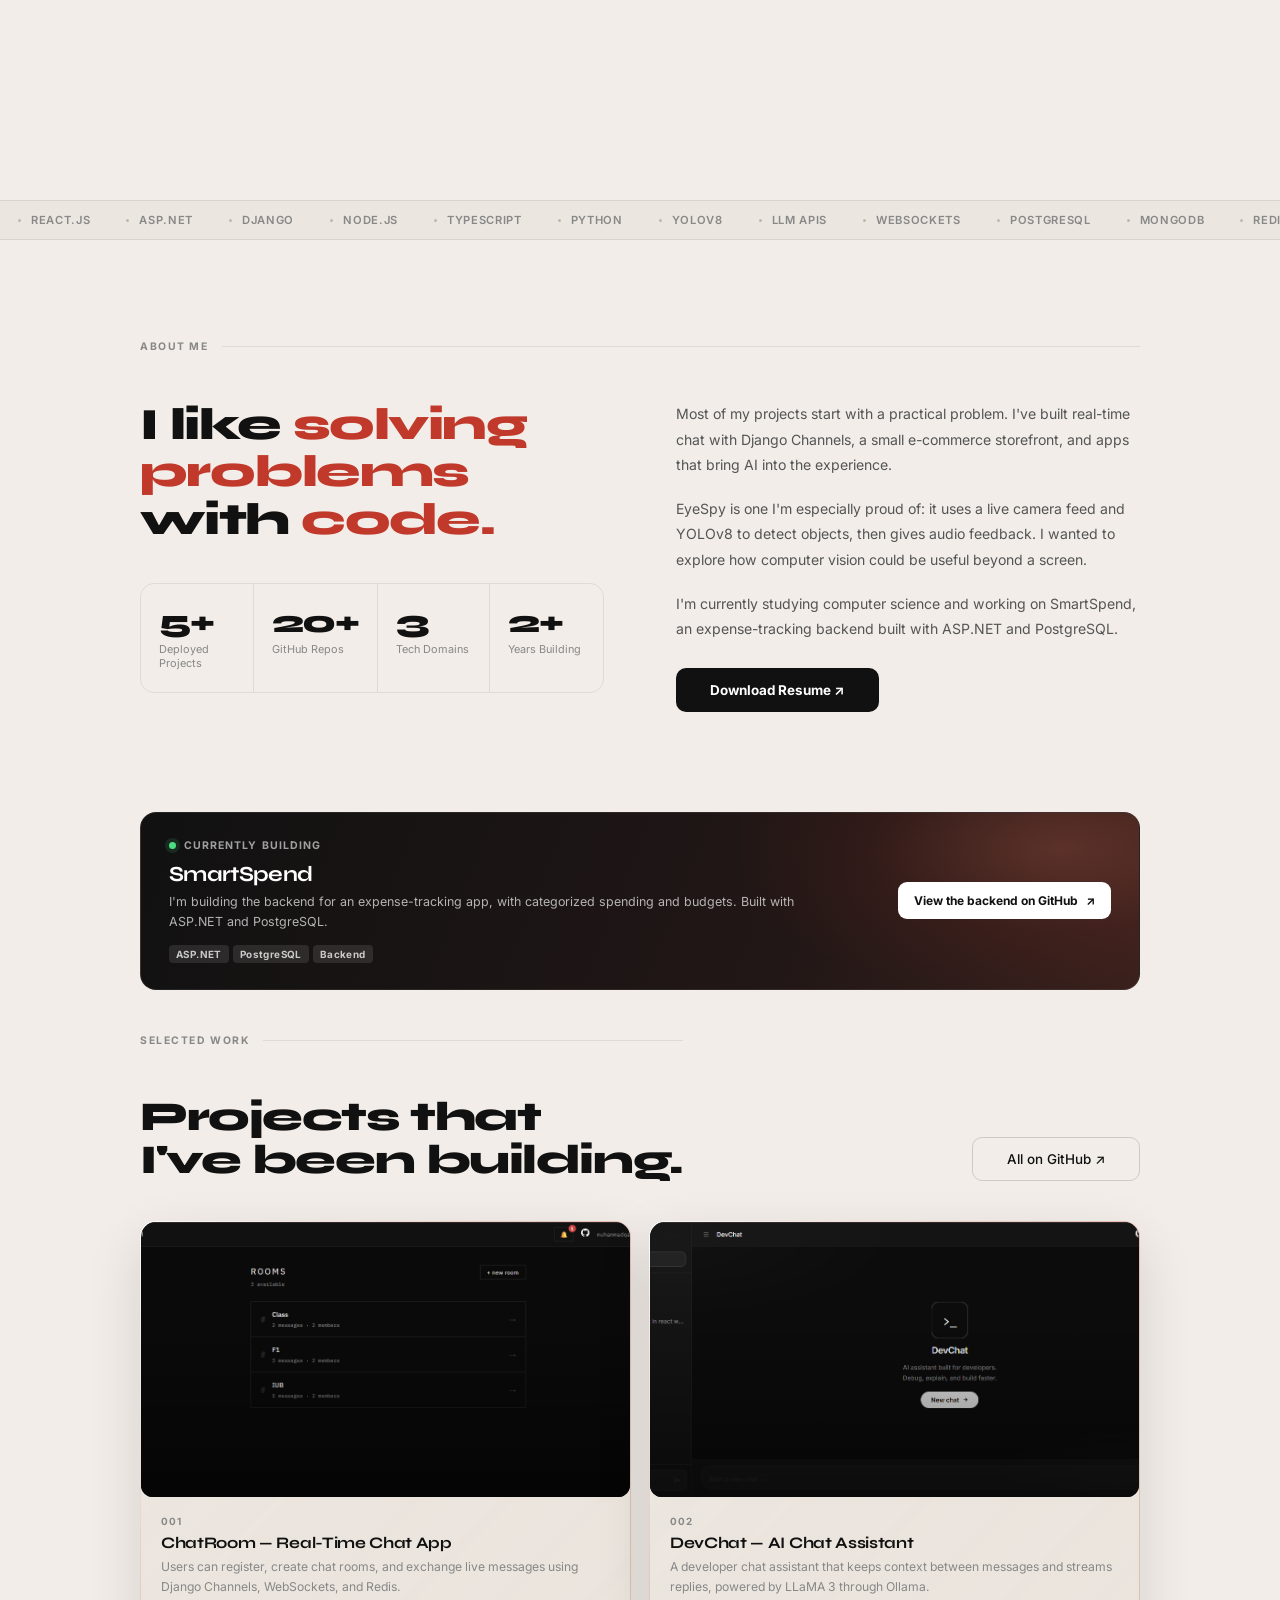
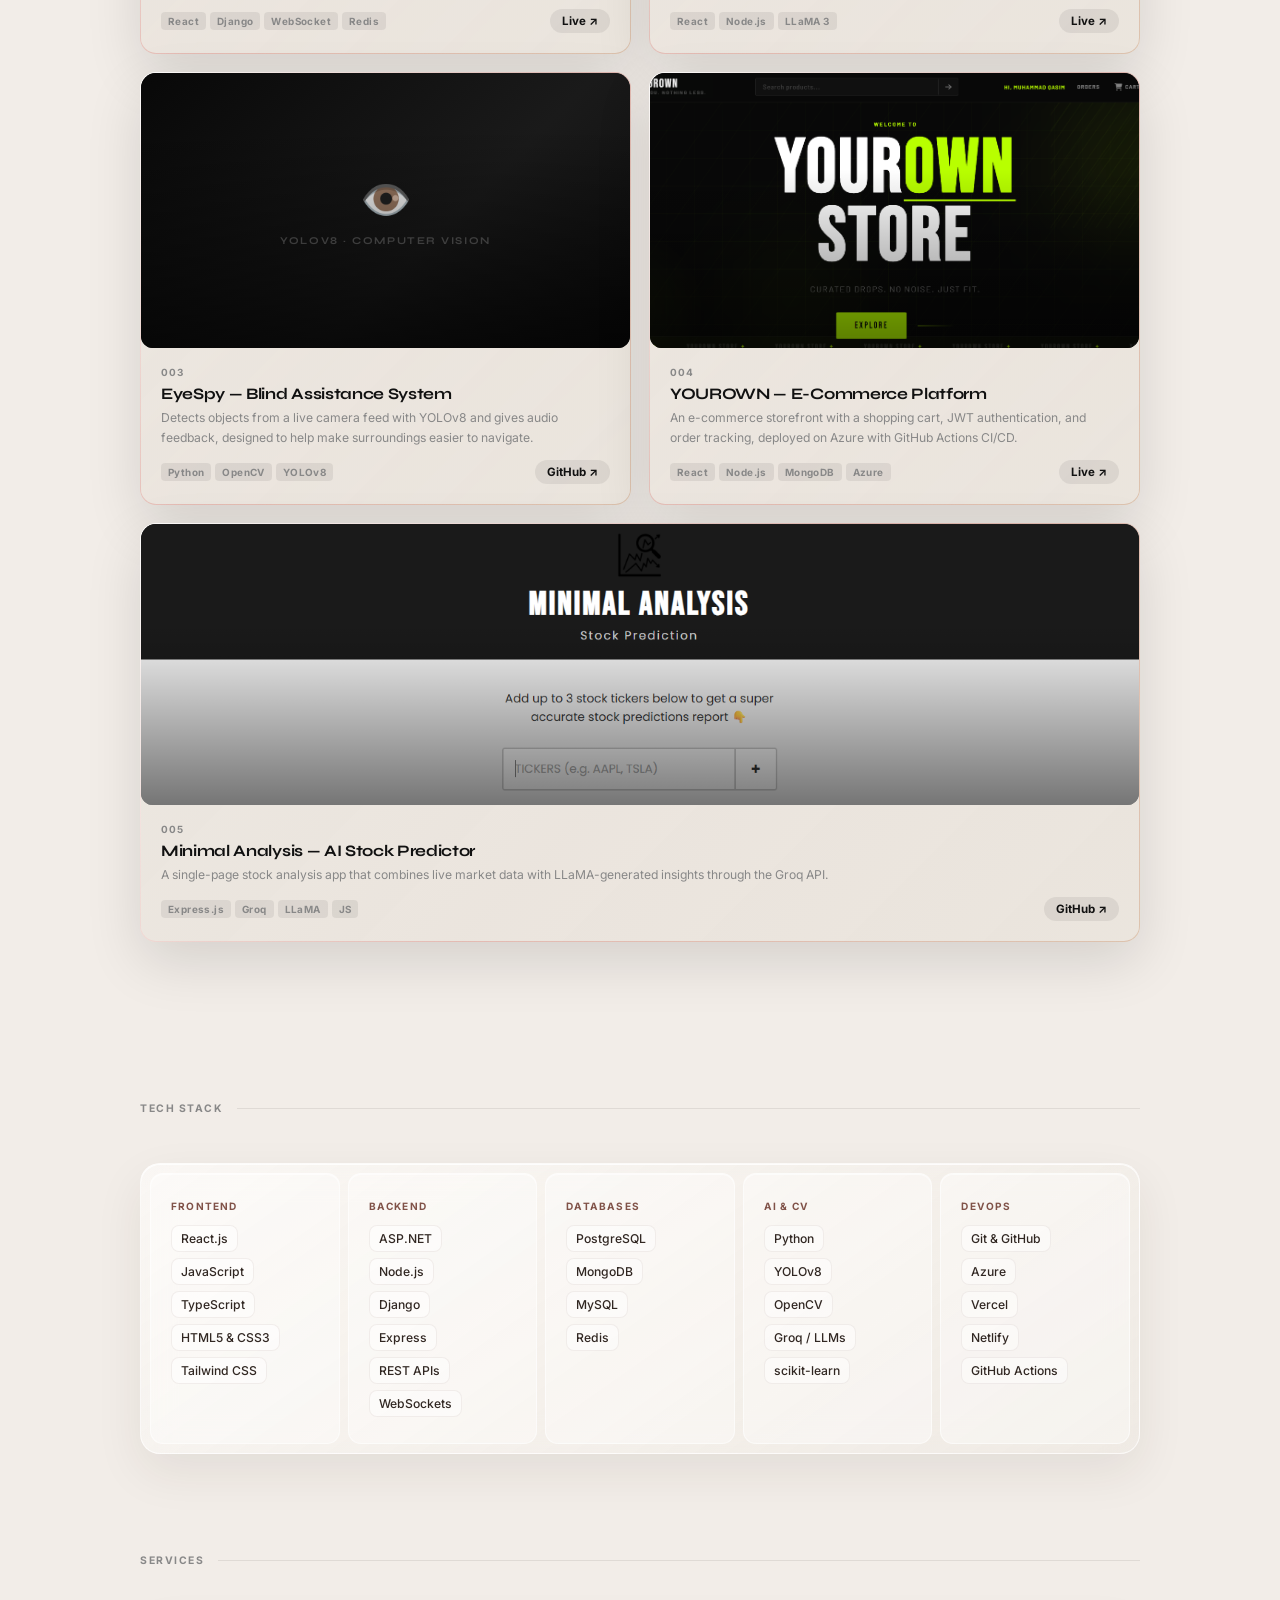
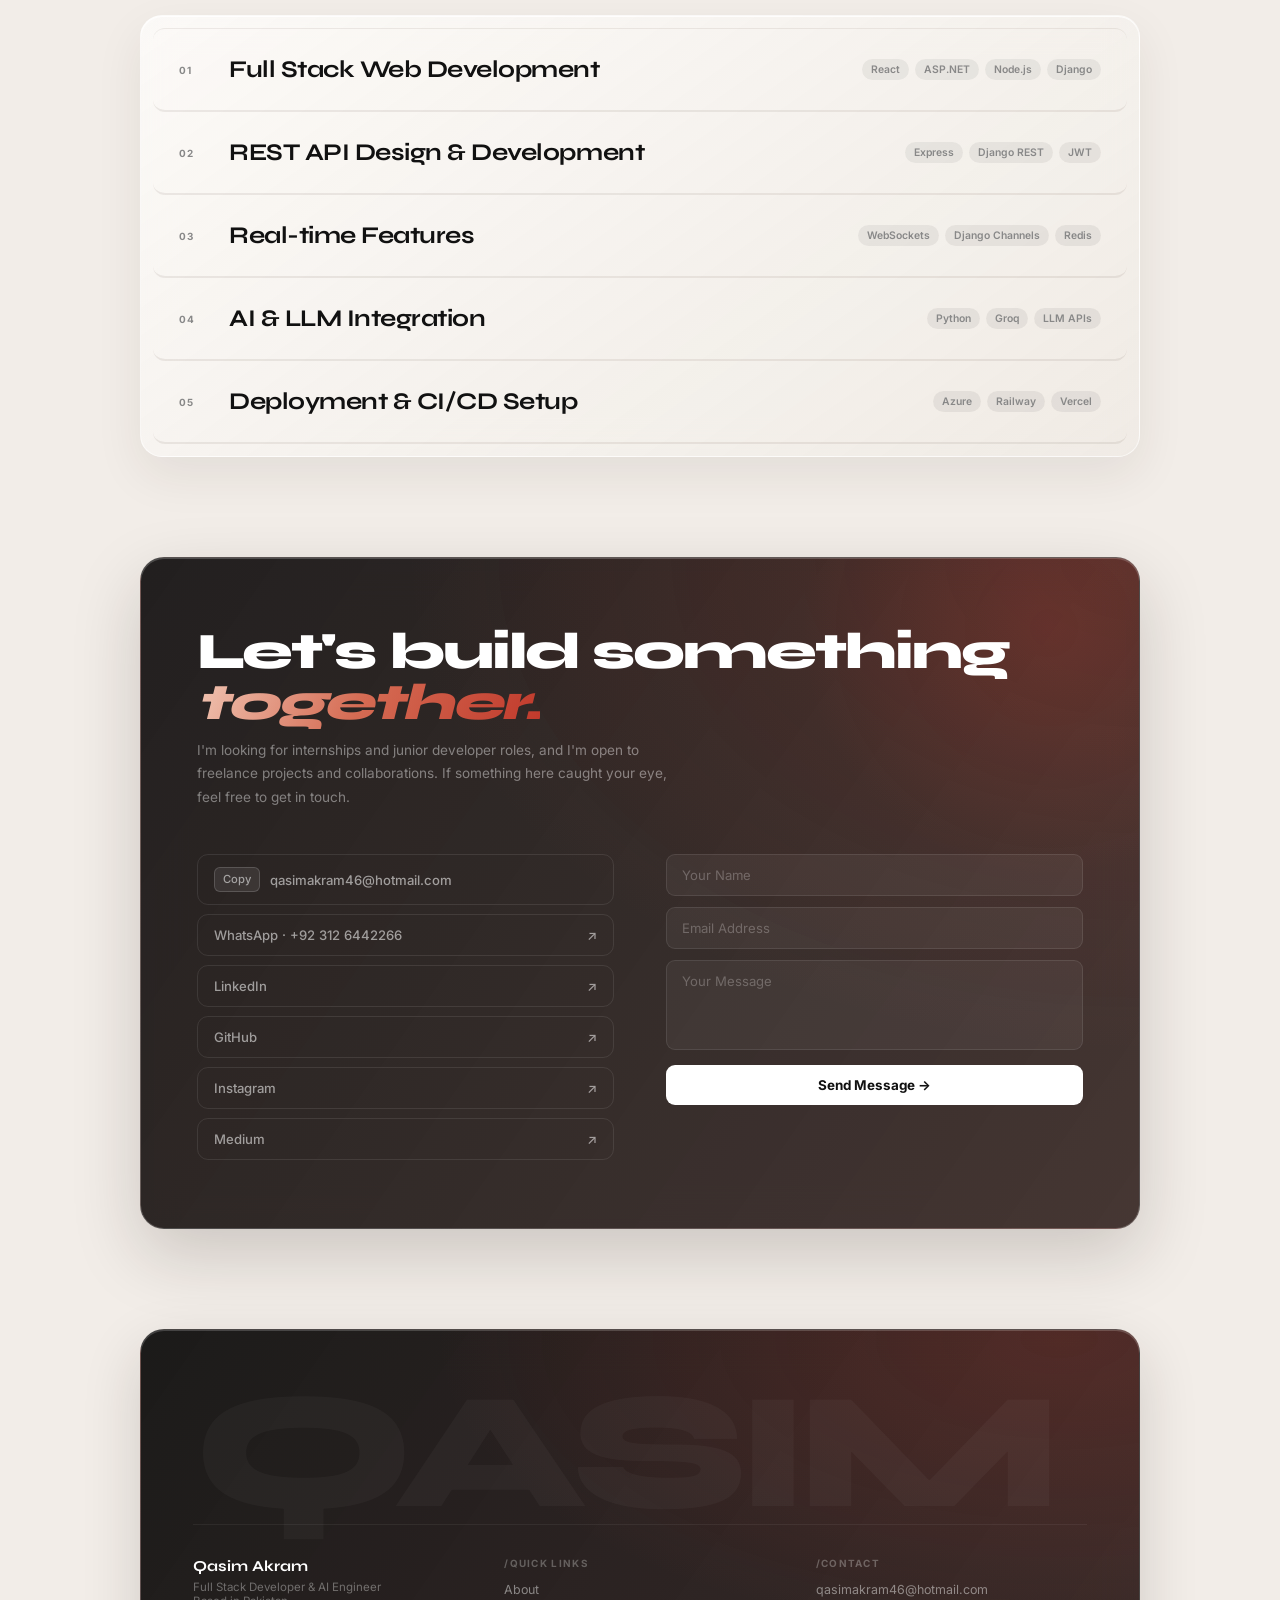
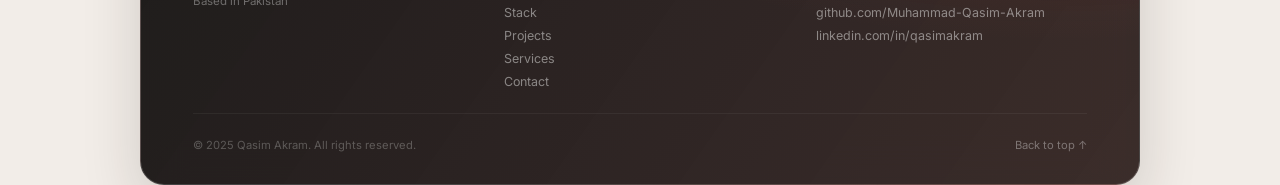
==== commit 8e4adb95: "new disapearing card animation" ====
--- a/index.html
+++ b/index.html
@@ -117,6 +117,7 @@
 
 
   <section id="hero">
+    <div class="hero-stage">
     <div class="hero-bg-word" id="bgWord">DEVELOPER</div>
     <div class="hero-stamp hero-stamp-right">/BUILDING SINCE 2023</div>
 
@@ -136,23 +137,25 @@
 
     <div class="hero-photo-wrap">
       <div class="flip-card" id="flipCard">
-        <div class="flip-front">
-          <img
+        <div class="flip-rotation" id="flipRotation">
+          <div class="flip-front">
+            <img
             src="[data-uri]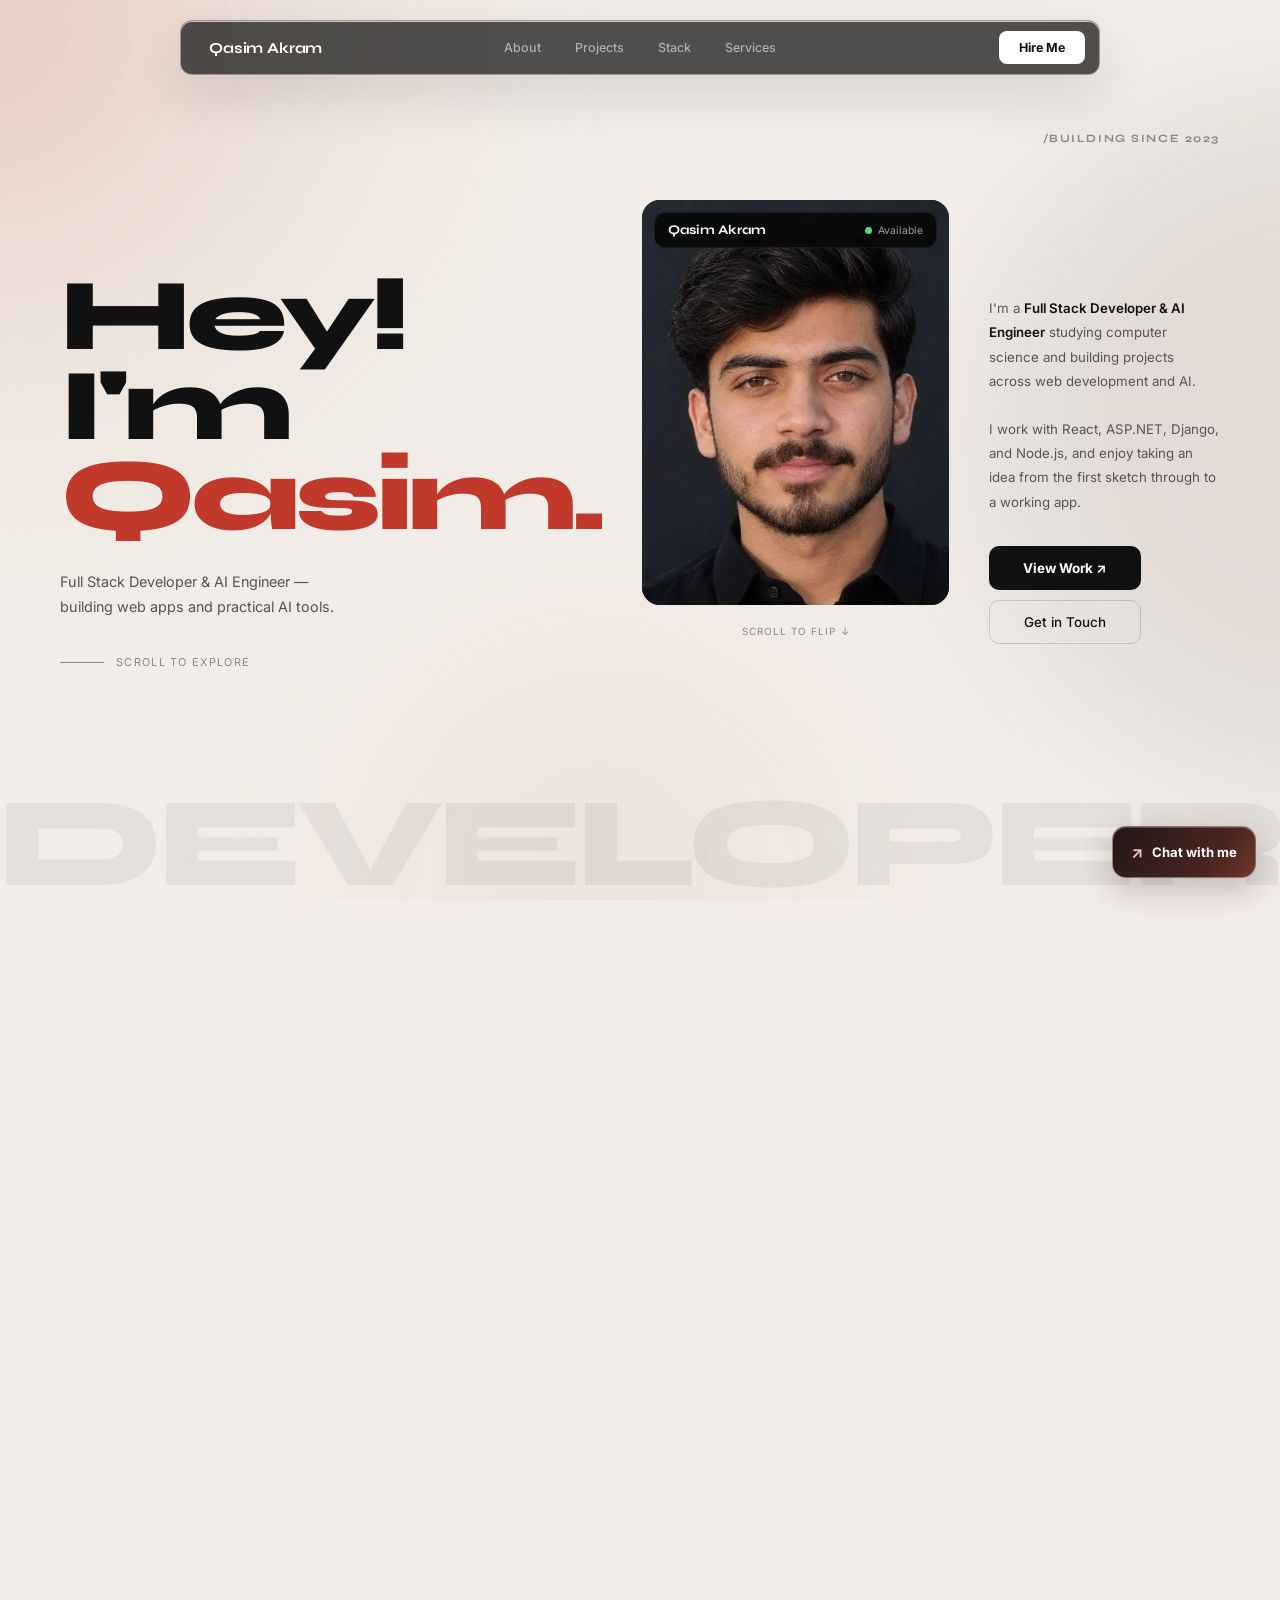
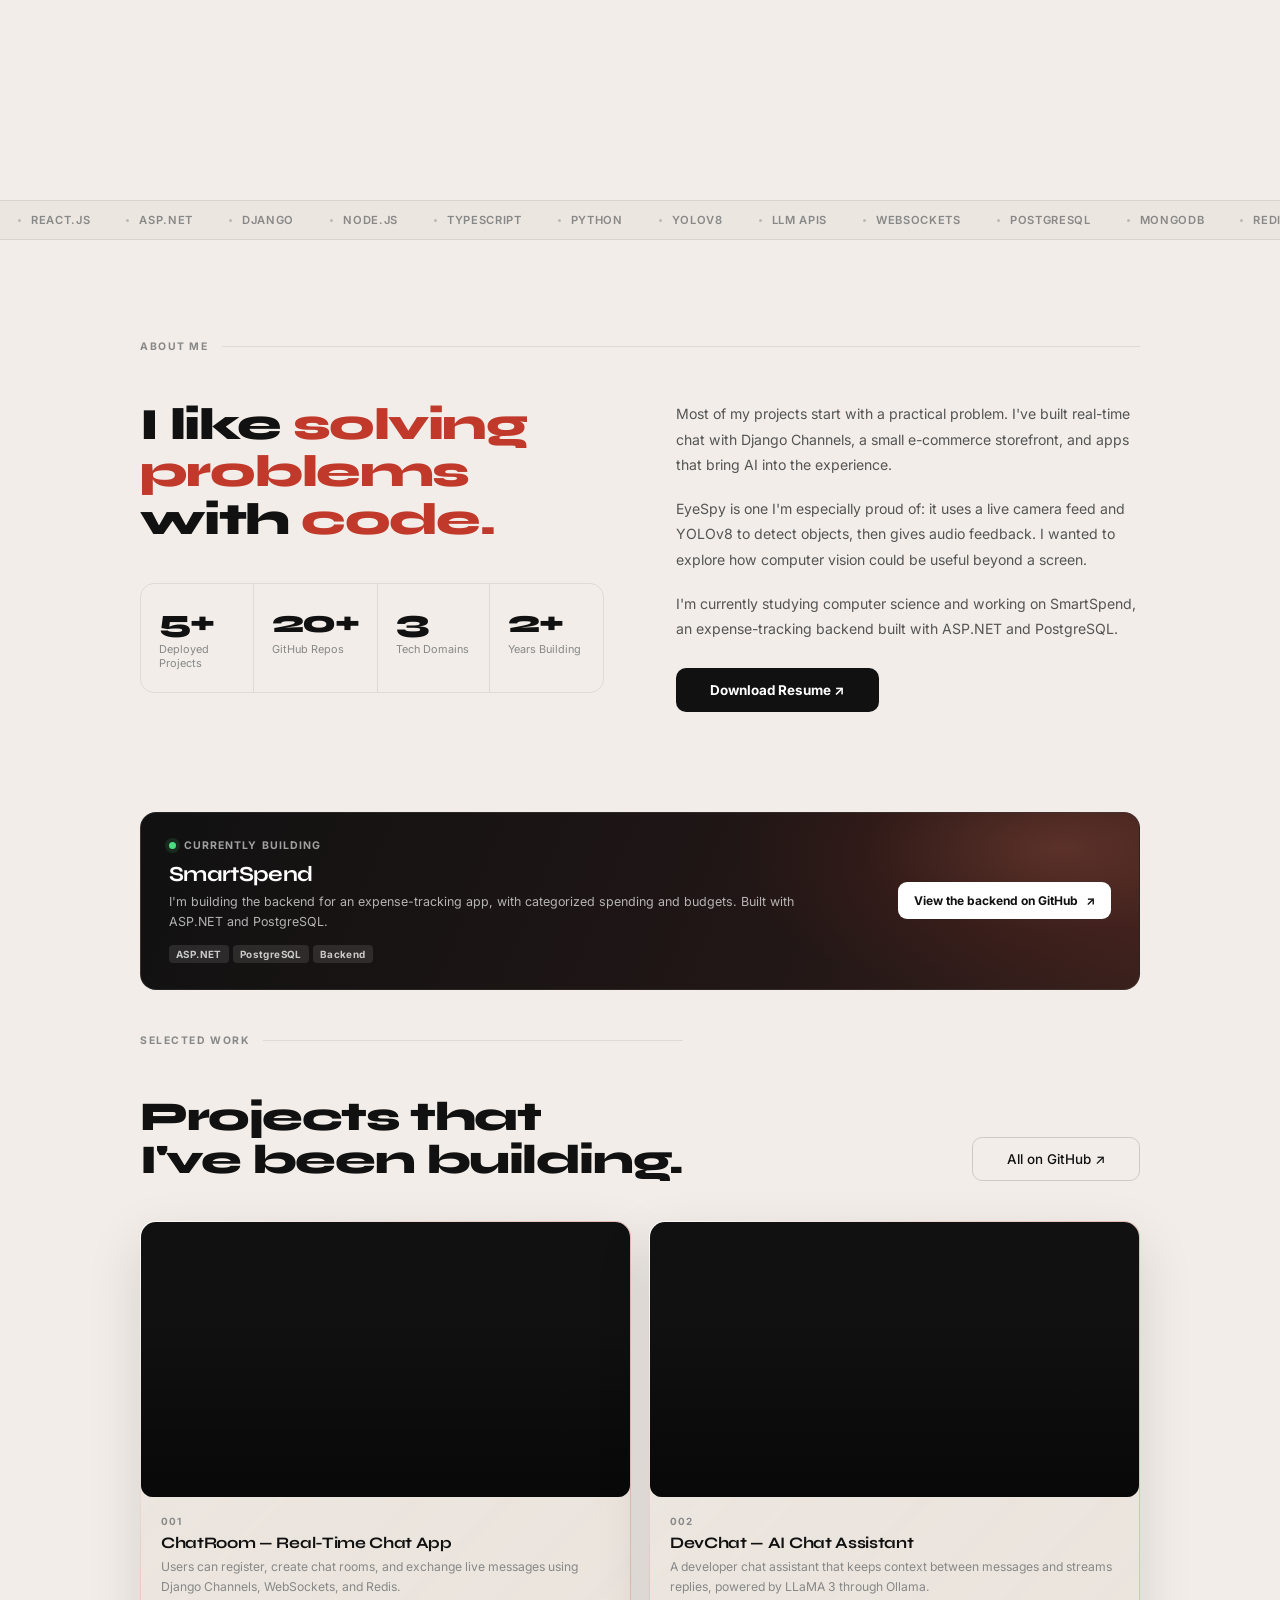
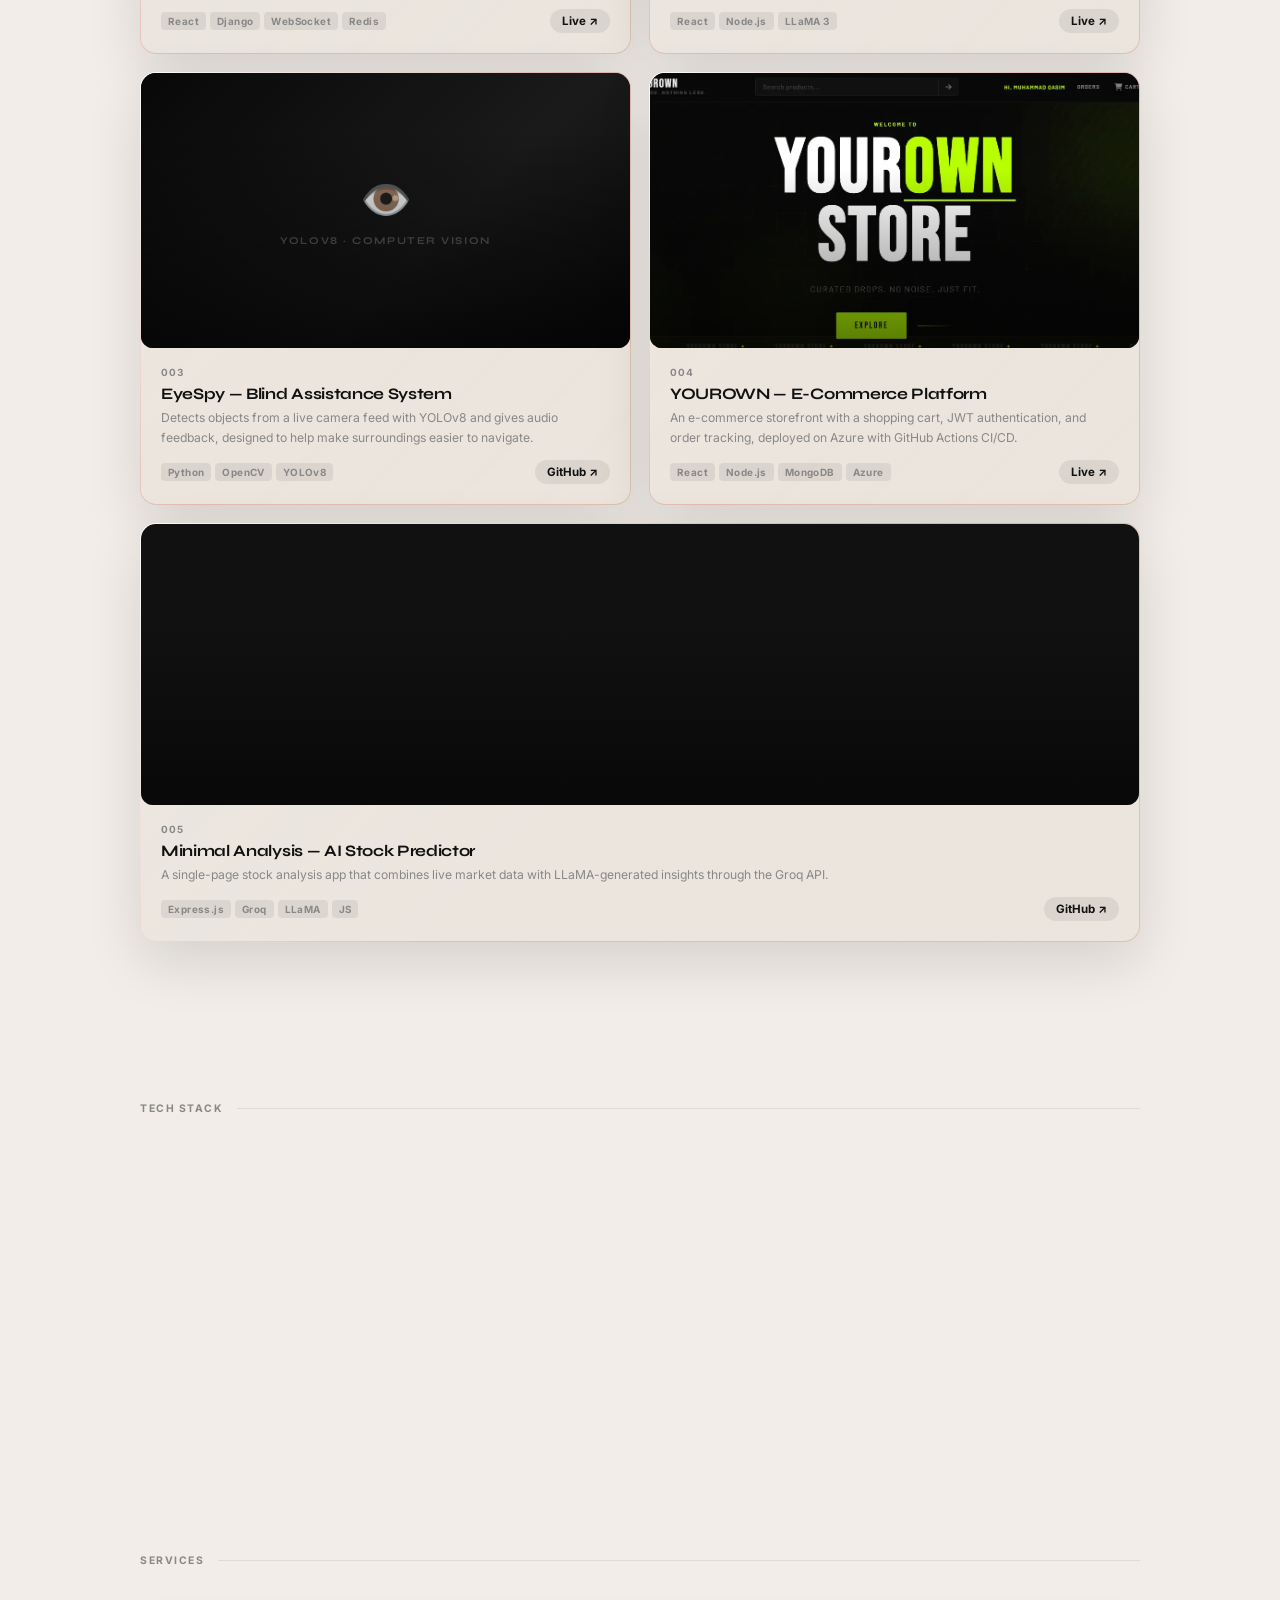
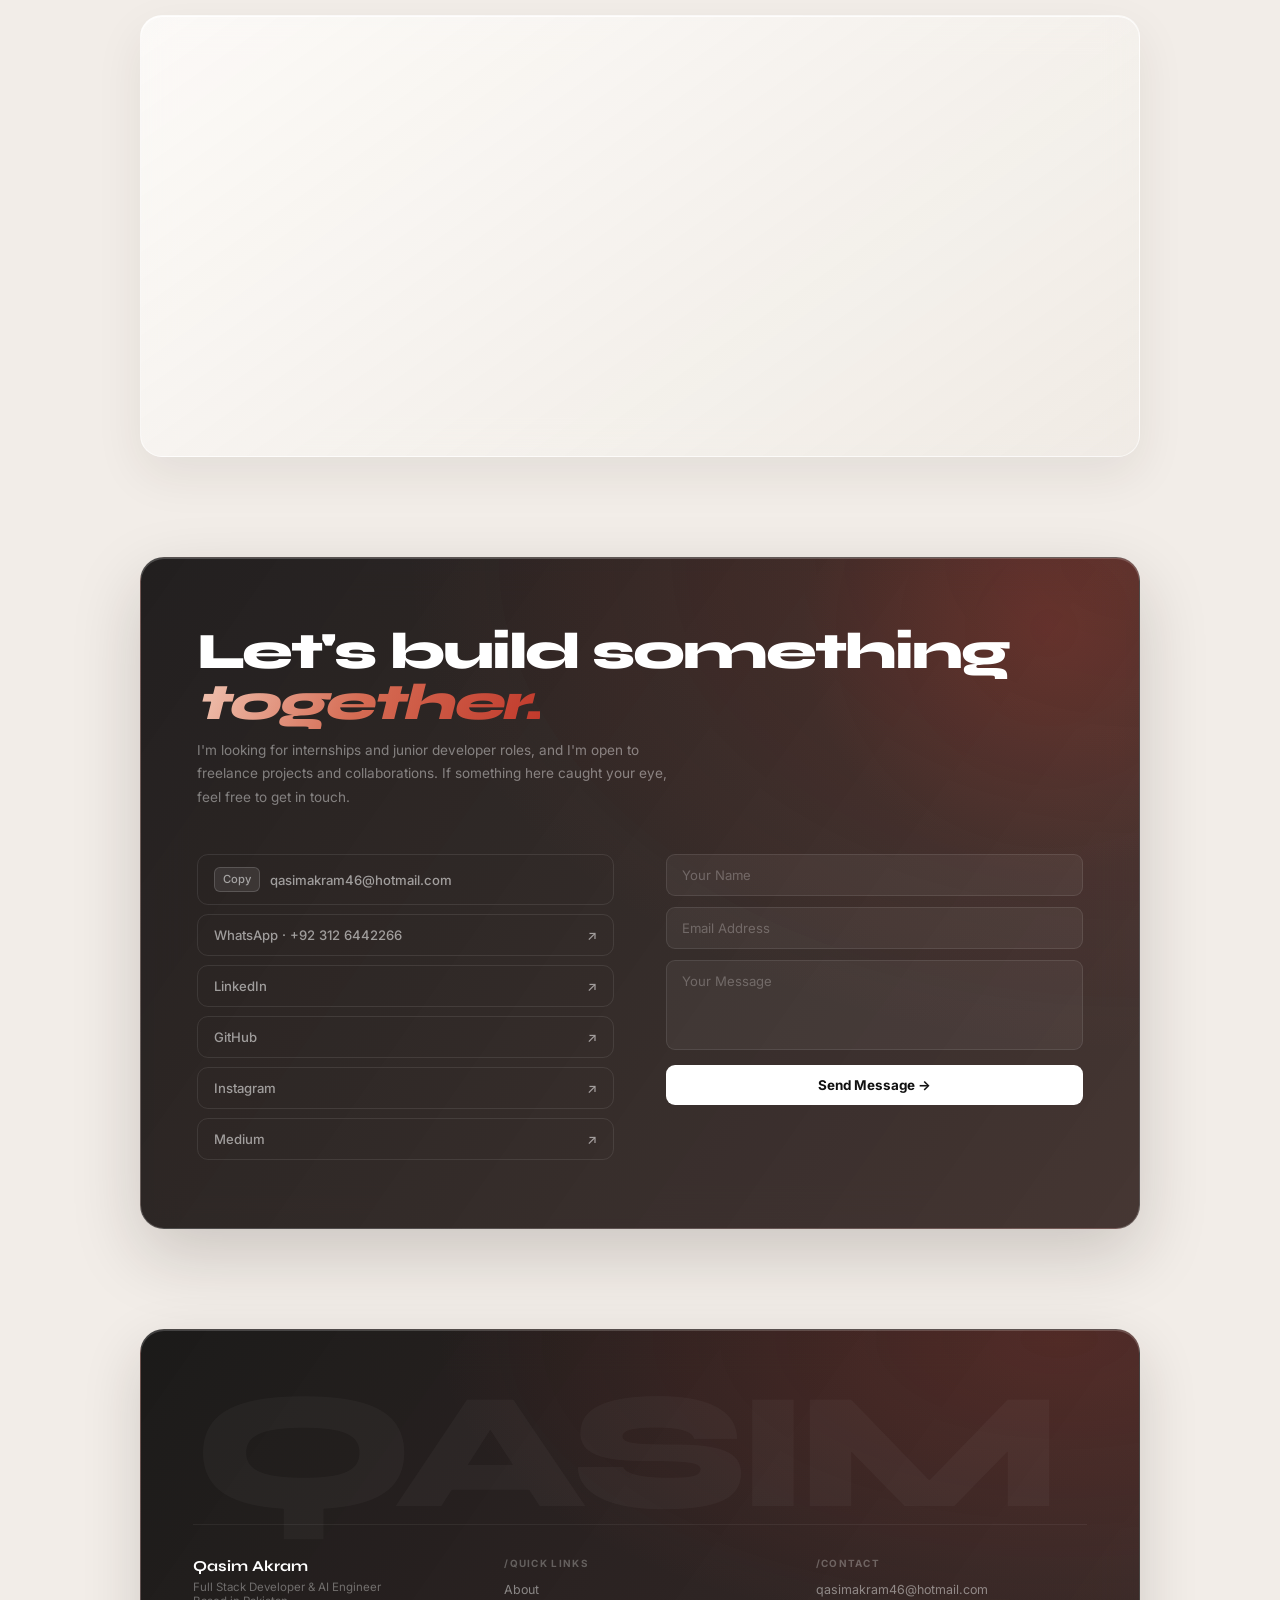
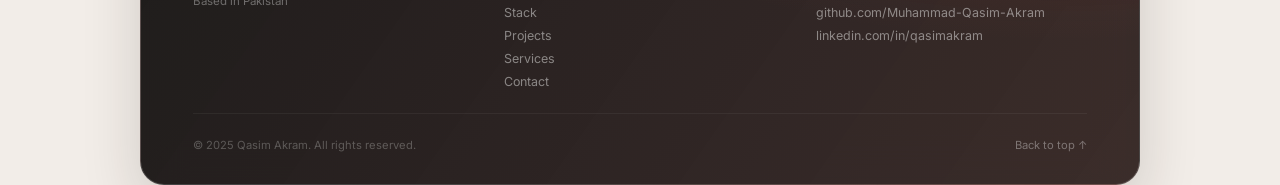
==== commit abbe59d1: "beta" ====
--- a/index.html
+++ b/index.html
@@ -3,7 +3,8 @@
 
 <head>
   <meta charset="UTF-8" />
-  <meta name="viewport" content="width=device-width, initial-scale=1.0" />
+  <meta name="viewport" content="width=device-width, initial-scale=1.0, viewport-fit=cover" />
+  <meta name="theme-color" content="#0a0a0a" />
 
   <title>Qasim Akram | Full Stack Developer & AI Engineer</title>
   <meta name="description" content="Qasim Akram is a Full Stack Developer and AI Engineer from Pakistan. Specializing in React, ASP.NET, Django, Node.js, and AI-powered apps. Open to internships, jobs, and freelance work in Lahore, Islamabad, Karachi and remotely." />
@@ -57,16 +58,22 @@
 
   <link rel="preconnect" href="https://fonts.googleapis.com">
   <link rel="preconnect" href="https://fonts.gstatic.com" crossorigin>
+  <link rel="preconnect" href="https://cdn.jsdelivr.net" crossorigin>
+
   <link href="https://fonts.googleapis.com/css2?family=Inter:wght@300;400;500;600;700&family=Syne:wght@400;600;700;800&display=swap" rel="stylesheet">
 
+  <link rel="preload" as="image" href="img/profile.webp" type="image/webp" fetchpriority="high">
+  <link rel="icon" type="image/svg+xml" href="img/favicon.svg" />
   <link rel="stylesheet" href="style.css">
-  <link rel="icon" type="image/svg+xml" href="img/favicon.svg" />
   <meta name="google-site-verification" content="dL1UoYYp8x-xpIY9LGcvwdt-tdwn-hxmc0gNem002Vs" />
 
-  <script src="https://cdn.jsdelivr.net/npm/@emailjs/browser@4/dist/email.min.js"></script>
-  <script>emailjs.init("yCgwIWXoWe_klsqNy");</script>
+  <script defer src="https://cdn.jsdelivr.net/npm/@emailjs/browser@4/dist/email.min.js"></script>
+  <script defer>
+    document.addEventListener('DOMContentLoaded', () => {
+      if (window.emailjs) emailjs.init("yCgwIWXoWe_klsqNy");
+    });
+  </script>
 </head>
-
 
 <body>
 
@@ -86,7 +93,6 @@
     <span class="loader-progress" id="loaderProgress" aria-label="Loading complete">100%</span>
   </div>
 
-  
   <nav id="navbar" class="glass">
     <span class="nav-name">Qasim Akram</span>
     <div class="nav-links" id="navLinks">
@@ -115,13 +121,11 @@
     <a href="#contact">Contact / Hire Me</a>
   </div>
 
-
   <section id="hero">
     <div class="hero-stage">
     <div class="hero-bg-word" id="bgWord">DEVELOPER</div>
     <div class="hero-stamp hero-stamp-right">/BUILDING SINCE 2023</div>
 
-  
     <div class="hero-left">
       <h1 class="hero-hey">
         <span><span class="word">Hey!</span></span>
@@ -139,9 +143,10 @@
       <div class="flip-card" id="flipCard">
         <div class="flip-rotation" id="flipRotation">
           <div class="flip-front">
-            <img
-            src="[data-uri]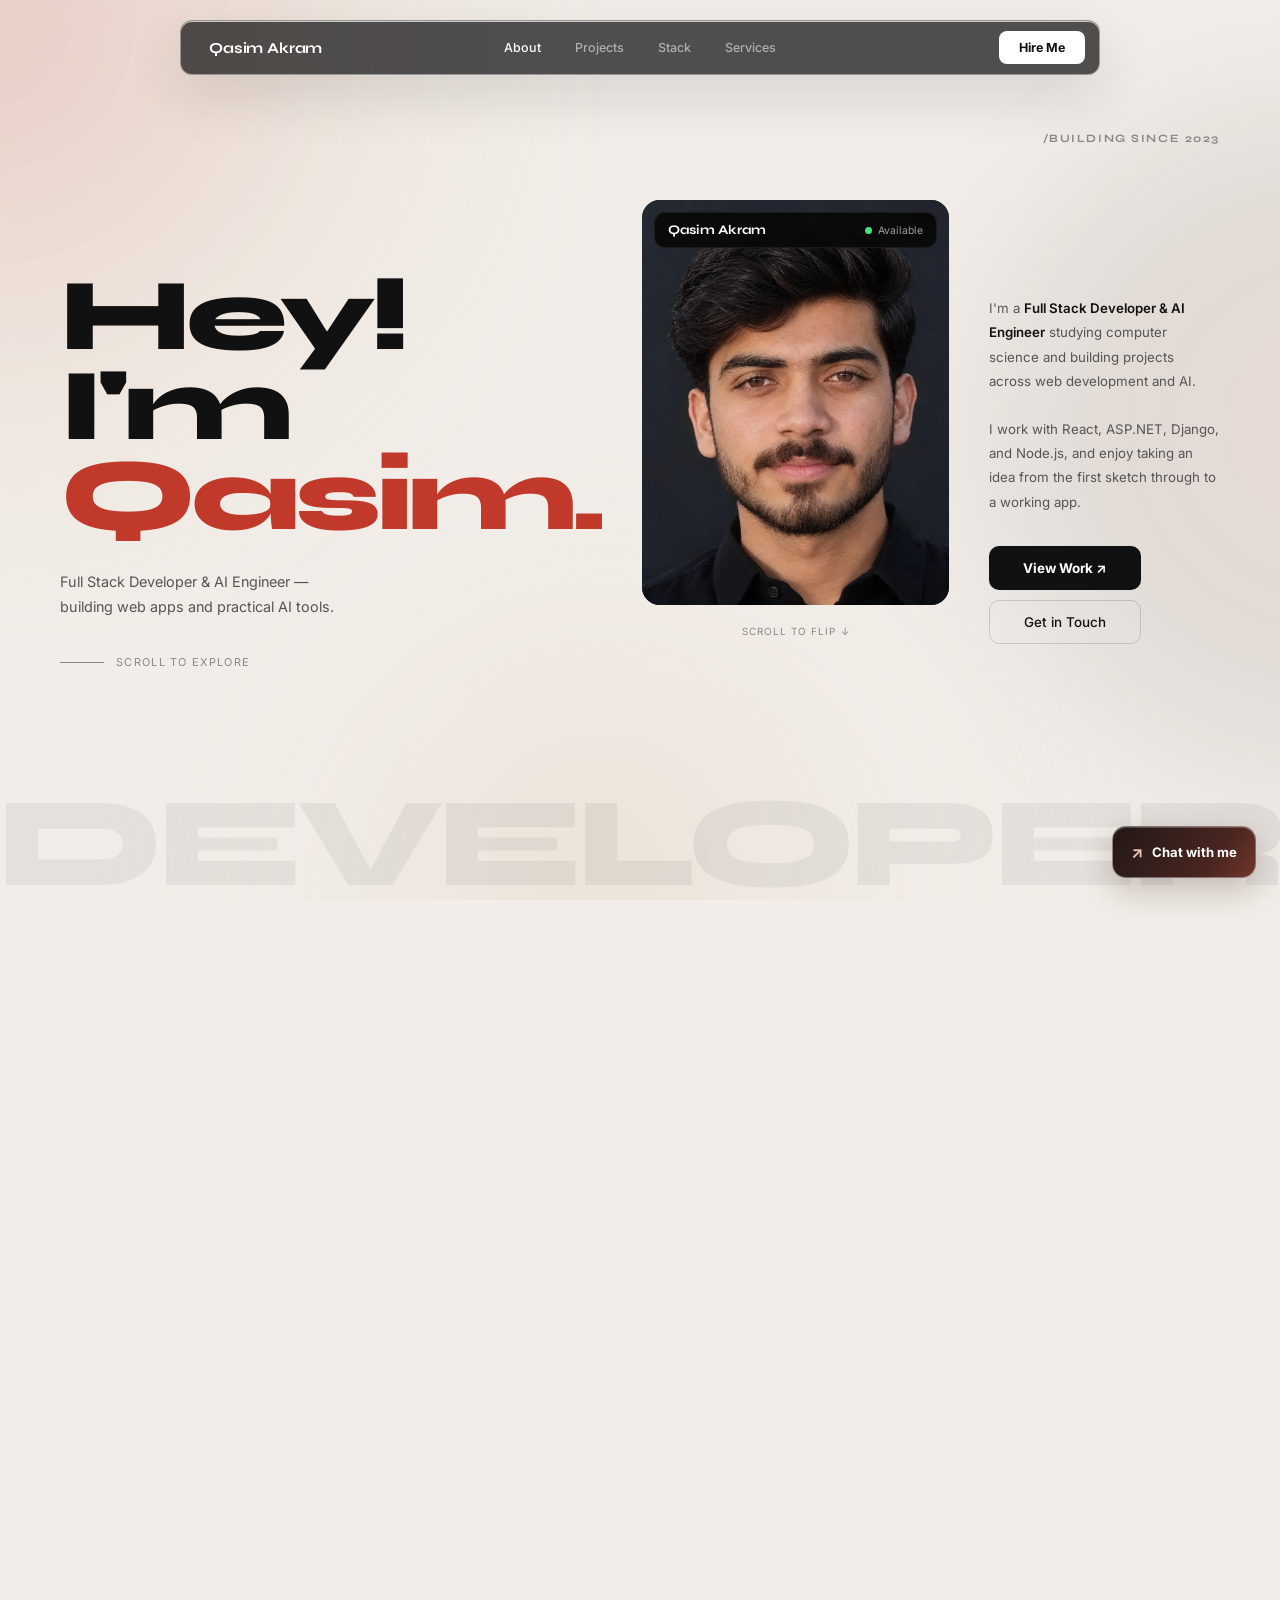
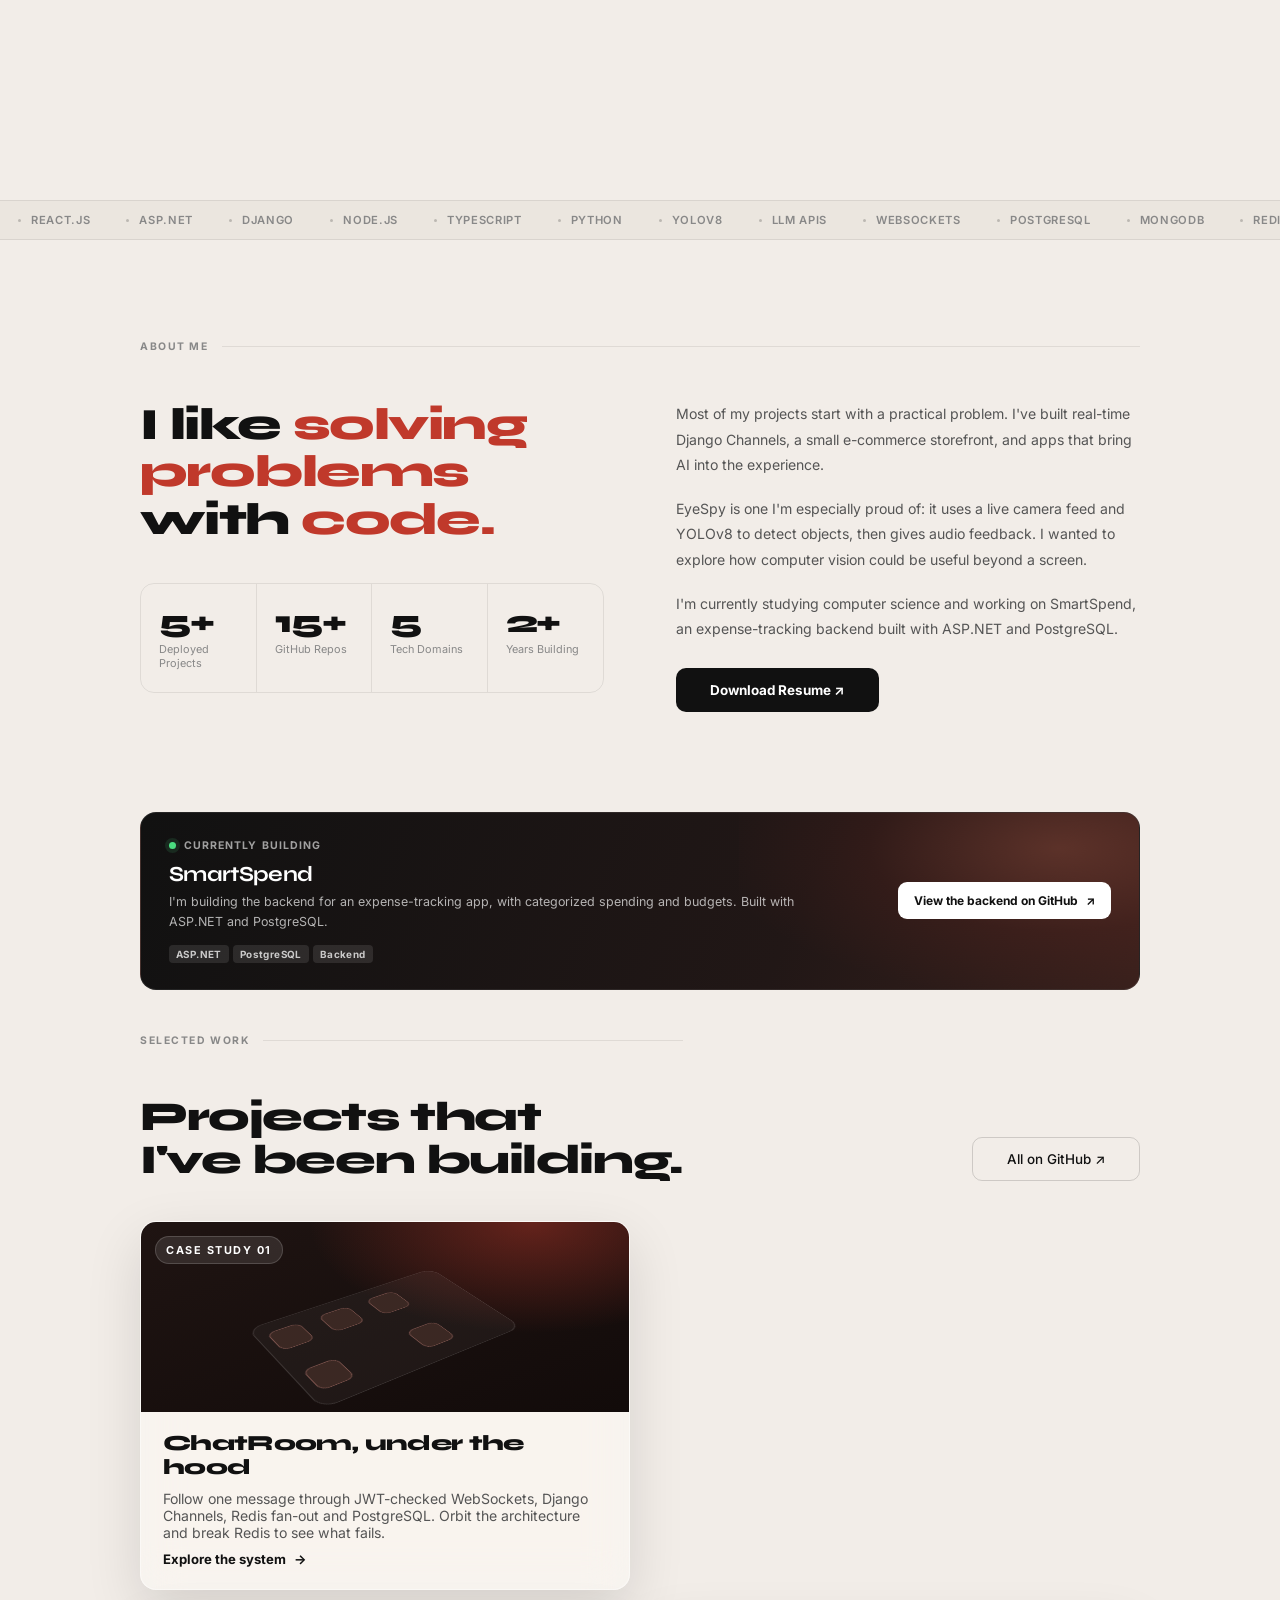
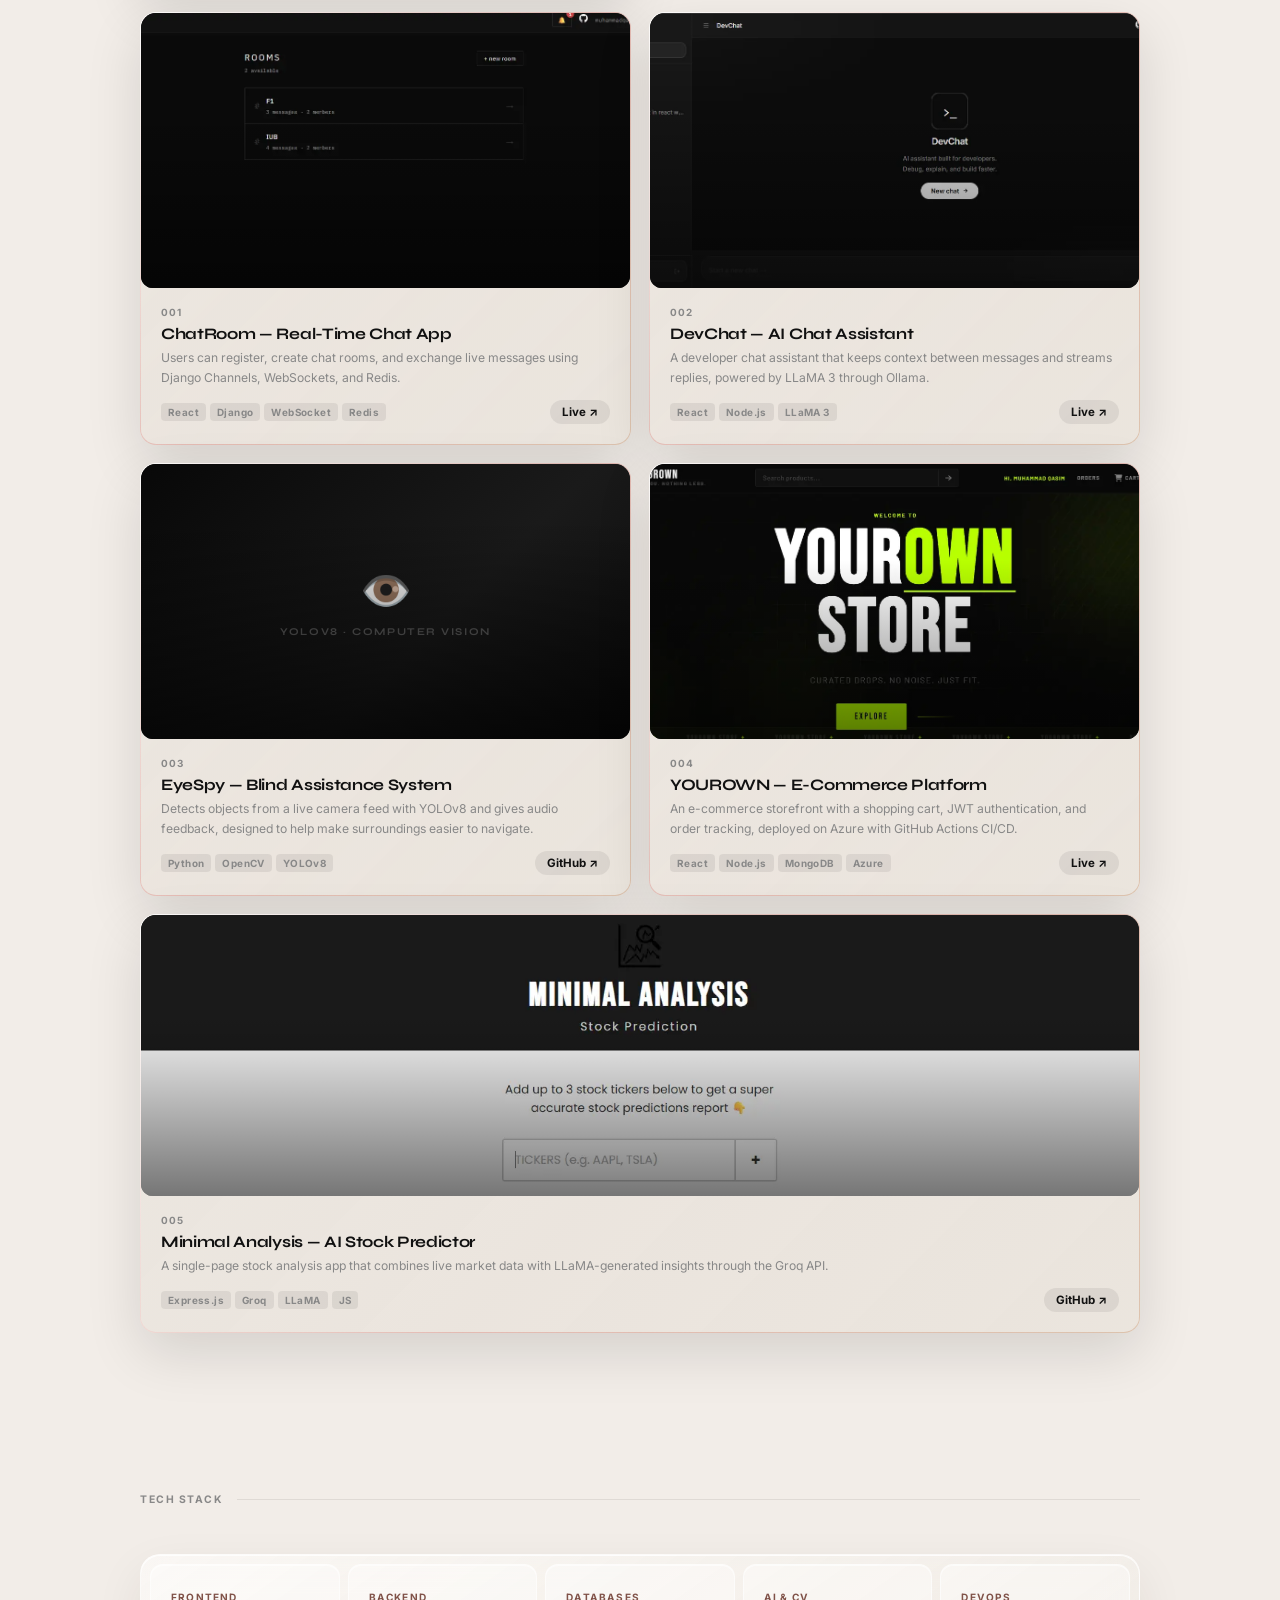
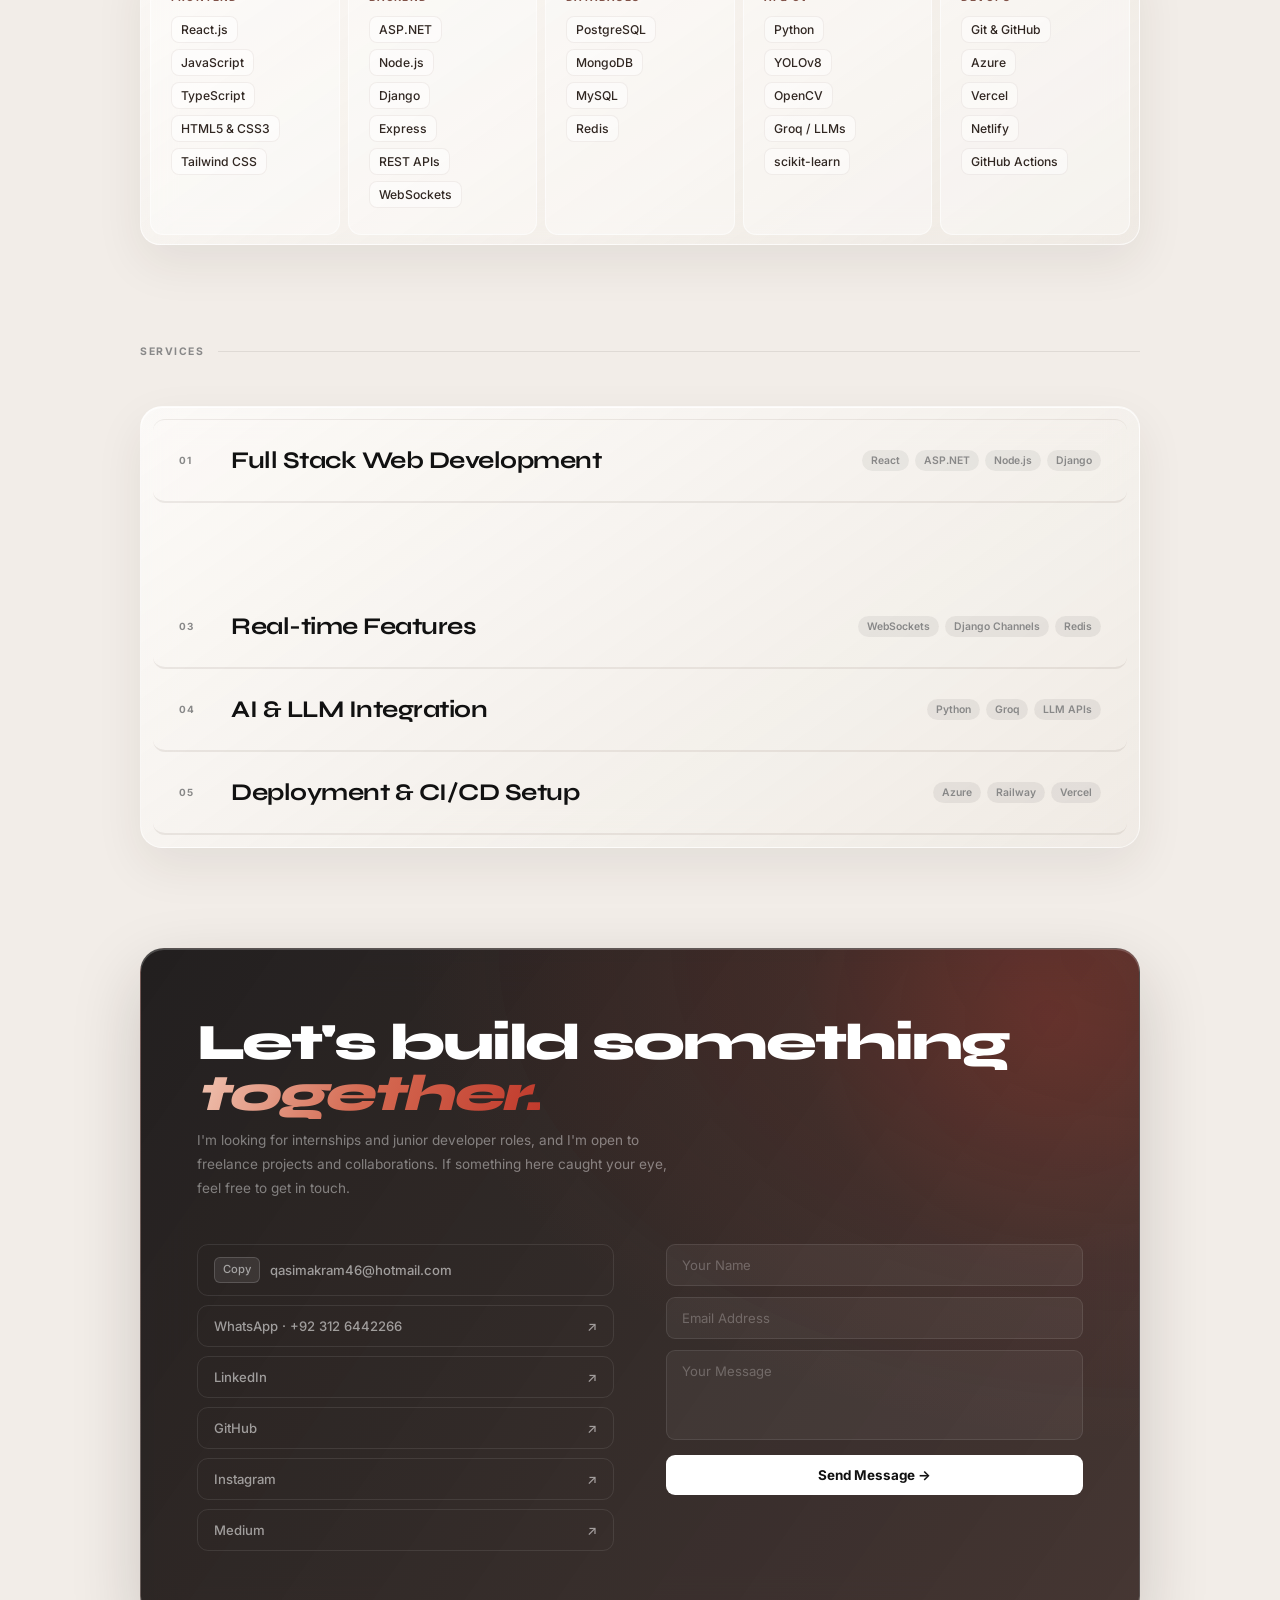
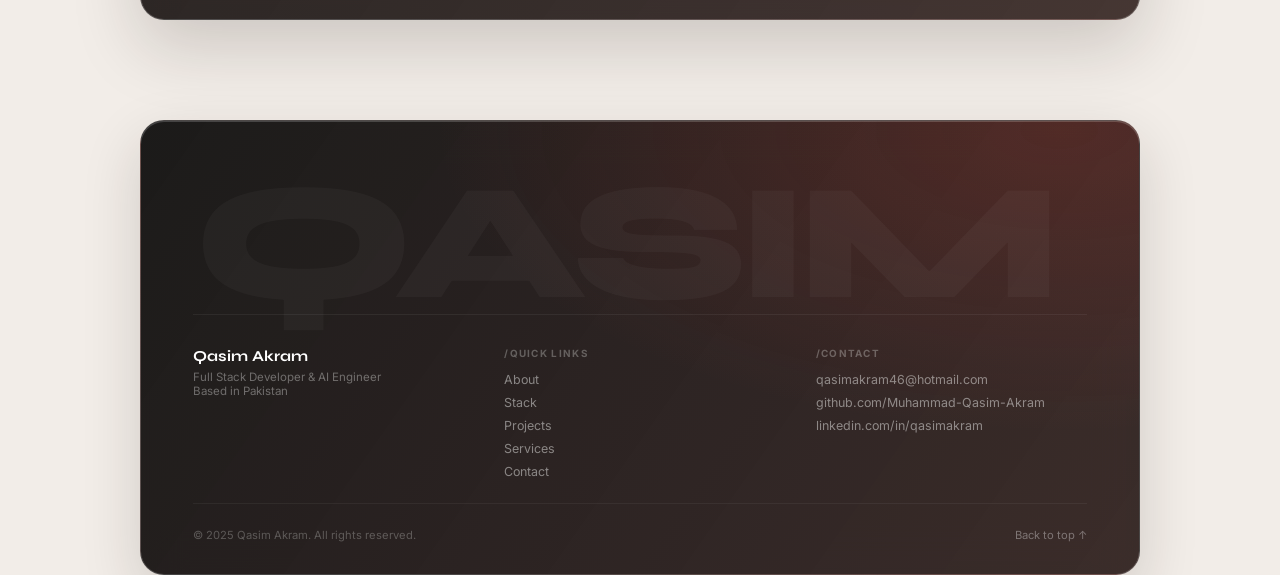
==== commit 2995a8ae: "added case study" ====
--- a/index.html
+++ b/index.html
@@ -65,6 +65,7 @@
   <link rel="preload" as="image" href="img/profile.webp" type="image/webp" fetchpriority="high">
   <link rel="icon" type="image/svg+xml" href="img/favicon.svg" />
   <link rel="stylesheet" href="style.css">
+  <link rel="stylesheet" href="cases-home.css">
   <meta name="google-site-verification" content="dL1UoYYp8x-xpIY9LGcvwdt-tdwn-hxmc0gNem002Vs" />
 
   <script defer src="https://cdn.jsdelivr.net/npm/@emailjs/browser@4/dist/email.min.js"></script>
@@ -98,7 +99,7 @@
     <div class="nav-links" id="navLinks">
       <span class="nav-indicator" aria-hidden="true"></span>
       <a href="#about">About</a>
-      <a href="#projects">Projects</a>
+      <a href="#projects">Projects</a> 
       <a href="#stack">Stack</a>
       <a href="#services">Services</a>
     </div>
@@ -229,11 +230,11 @@
             <div class="sl">Deployed Projects</div>
           </div>
           <div class="stat">
-            <div class="sn">20+</div>
+            <div class="sn">15+</div>
             <div class="sl">GitHub Repos</div>
           </div>
           <div class="stat">
-            <div class="sn">3</div>
+            <div class="sn">5</div>
             <div class="sl">Tech Domains</div>
           </div>
           <div class="stat">
@@ -243,7 +244,7 @@
         </div>
       </div>
       <div>
-        <p class="about-p sr sr-r">Most of my projects start with a practical problem. I've built real-time chat with Django Channels, a small e-commerce storefront, and apps that bring AI into the experience.</p>
+        <p class="about-p sr sr-r">Most of my projects start with a practical problem. I've built real-time Django Channels, a small e-commerce storefront, and apps that bring AI into the experience.</p>
         <p class="about-p sr sr-r d1">EyeSpy is one I'm especially proud of: it uses a live camera feed and YOLOv8 to detect objects, then gives audio feedback. I wanted to explore how computer vision could be useful beyond a screen.</p>
         <p class="about-p sr sr-r d2">I'm currently studying computer science and working on SmartSpend, an expense-tracking backend built with ASP.NET and PostgreSQL.</p>
         <div class="sr sr-r d3" style="margin-top:26px;">
@@ -275,6 +276,19 @@
       <a href="https://github.com/Muhammad-Qasim-Akram" target="_blank" rel="noopener" class="btn-outline sr sr-r"
         style="align-self:flex-end;">All on GitHub ↗</a>
     </div>
+    <div class="case-grid">
+  <a href="case-chatroom.html" class="case-card glass sr">
+    <div class="case-thumb" aria-hidden="true">
+      <span class="case-badge">Case study 01</span>
+      <div class="case-plane"><i></i><i></i><i></i><i></i><i></i></div>
+    </div>
+    <div class="case-body">
+      <h3>ChatRoom, under the hood</h3>
+      <p>Follow one message through JWT-checked WebSockets, Django Channels, Redis fan-out and PostgreSQL. Orbit the architecture and break Redis to see what fails.</p>
+      <span class="case-go">Explore the system <b>&rarr;</b></span>
+    </div>
+  </a>
+</div>
     <div class="proj-grid">
       <a href="https://chat-room-two-pi.vercel.app/" target="_blank" rel="noopener" class="proj-card glass sr">
         <div class="proj-thumb">
--- a/style.css
+++ b/style.css
@@ -3865,4 +3865,986 @@
 }
 .qpass1-pointer-scrolling .glass-pointer-glow__light {
   opacity: 0 !important;
+}
+/* Responsive repair: navbar + hero layout. Appended intentionally so it overrides
+   earlier responsive rules without replacing the existing animation system. */
+@media (max-width: 640px) {
+  nav {
+    width: calc(100% - 24px);
+    max-width: none;
+    padding: 8px 8px 8px 14px;
+    gap: 8px;
+    top: max(10px, env(safe-area-inset-top));
+    border-radius: 12px;
+  }
+
+  .nav-name {
+    min-width: 0;
+    flex: 1 1 auto;
+    font-size: clamp(0.78rem, 3.5vw, 0.92rem);
+    overflow: hidden;
+    text-overflow: ellipsis;
+  }
+
+  .nav-right {
+    flex: 0 0 auto;
+    gap: 6px;
+  }
+
+  .btn-nav {
+    padding: 9px 12px;
+    font-size: 0.74rem;
+  }
+
+  .nav-ham {
+    width: 34px;
+    height: 34px;
+  }
+
+  .nav-mobile-menu {
+    top: calc(max(10px, env(safe-area-inset-top)) + 54px);
+    left: 12px;
+    right: 12px;
+  }
+
+  /* Keep the hero content in normal grid flow on narrow screens. */
+  #hero {
+    height: auto;
+    min-height: 200svh;
+    min-height: 200dvh;
+  }
+
+  .hero-stage {
+    position: sticky;
+    top: 0;
+    height: 100svh;
+    height: 100dvh;
+    min-height: 580px;
+    grid-template-columns: minmax(0, 1fr);
+    grid-template-rows: auto auto minmax(0, 1fr);
+    align-content: center;
+    justify-items: center;
+    gap: 8px;
+    padding: 78px 18px 18px;
+    overflow: visible;
+  }
+
+  .hero-left {
+    position: relative;
+    top: auto;
+    width: 100%;
+    align-items: center;
+    justify-content: center;
+    min-width: 0;
+  }
+
+  .hero-hey {
+    width: 100%;
+    font-size: clamp(2.25rem, 10vw, 3.1rem);
+    line-height: 0.9;
+    margin-bottom: 10px;
+    text-align: center;
+  }
+
+  .hero-tagline {
+    width: 100%;
+    max-width: 360px;
+    font-size: clamp(0.72rem, 3.2vw, 0.82rem);
+    line-height: 1.45;
+    margin: 0 auto 8px;
+    text-align: center;
+  }
+
+  .scroll-hint {
+    justify-content: center;
+    gap: 8px;
+    font-size: 0.6rem;
+    letter-spacing: 0.1em;
+  }
+
+  .hero-photo-wrap {
+    position: relative;
+    top: auto;
+    align-self: center;
+    width: clamp(132px, 39vw, 172px);
+    max-width: 100%;
+    margin: 4px auto 28px;
+    flex-shrink: 0;
+  }
+
+  .flip-cue {
+    bottom: -23px;
+    font-size: 0.56rem;
+  }
+
+  .photo-badge {
+    top: 8px;
+    left: 8px;
+    right: 8px;
+    padding: 7px 8px;
+    border-radius: 9px;
+  }
+
+  .badge-name {
+    font-size: 0.72rem;
+  }
+
+  .badge-avail {
+    gap: 4px;
+    font-size: 0.57rem;
+  }
+
+  .hero-right {
+    position: relative;
+    bottom: auto;
+    width: 100%;
+    min-width: 0;
+    align-items: center;
+    justify-content: flex-start;
+    text-align: center;
+    align-self: start;
+    padding-bottom: 4px;
+  }
+
+  .hero-bio {
+    width: 100%;
+    max-width: 390px;
+    font-size: clamp(0.72rem, 3.1vw, 0.8rem);
+    line-height: 1.45;
+    margin: 0 auto 10px;
+  }
+
+  .hero-cta {
+    flex-direction: row;
+    flex-wrap: wrap;
+    align-items: center;
+    justify-content: center;
+    gap: 8px;
+  }
+
+  .hero-cta .btn-primary,
+  .hero-cta .btn-outline {
+    justify-content: center;
+    padding: 10px 16px;
+    font-size: 0.76rem;
+  }
+
+  .hero-bg-word {
+    bottom: 0;
+    max-width: 100%;
+    overflow: hidden;
+    font-size: clamp(3.5rem, 20vw, 7rem);
+  }
+}
+
+@media (max-width: 380px) {
+  nav {
+    width: calc(100% - 20px);
+    padding-left: 11px;
+    gap: 5px;
+  }
+
+  .nav-name {
+    font-size: 0.76rem;
+  }
+
+  .btn-nav {
+    padding: 8px 9px;
+    font-size: 0.7rem;
+  }
+
+  .nav-right {
+    gap: 5px;
+  }
+
+  .hero-stage {
+    min-height: 600px;
+    padding: 72px 14px 14px;
+    gap: 6px;
+  }
+
+  .hero-hey {
+    font-size: clamp(2rem, 9.5vw, 2.4rem);
+    margin-bottom: 8px;
+  }
+
+  .hero-photo-wrap {
+    width: min(142px, 38vw);
+    margin-bottom: 26px;
+  }
+
+  .hero-bio {
+    font-size: 0.72rem;
+    line-height: 1.4;
+  }
+}
+
+
+/* Compact landscape / half-width desktop repair.
+   Keep the portrait in the open center-right area and reserve room for the CTA
+   so it never collides with the ticker below the hero. */
+@media (min-width: 641px) and (max-width: 1000px) and (max-height: 700px) {
+  #hero {
+    height: max(200dvh, 1240px);
+  }
+
+  .hero-stage {
+    box-sizing: border-box;
+    height: max(100dvh, 620px);
+    min-height: 620px;
+    grid-template-columns: minmax(0, 1fr) minmax(150px, 25vw);
+    grid-template-rows: minmax(0, 1fr) minmax(0, 1fr);
+    align-items: center;
+    align-content: center;
+    column-gap: clamp(18px, 3vw, 34px);
+    row-gap: 8px;
+    padding: 82px 28px 44px;
+    overflow: visible;
+  }
+
+  .hero-left {
+    grid-column: 1;
+    grid-row: 1;
+    align-self: end;
+    width: 100%;
+    min-width: 0;
+    text-align: center;
+    align-items: center;
+  }
+
+  .hero-hey {
+    font-size: clamp(2.2rem, 5.2vw, 3.2rem);
+    line-height: 0.9;
+    margin-bottom: 10px;
+  }
+
+  .hero-tagline {
+    max-width: 100%;
+    font-size: clamp(0.72rem, 1.25vw, 0.82rem);
+    line-height: 1.45;
+    margin-bottom: 8px;
+    text-align: center;
+  }
+
+  .scroll-hint {
+    justify-content: center;
+    font-size: 0.58rem;
+  }
+
+  .hero-photo-wrap {
+    grid-column: 2;
+    grid-row: 1 / span 2;
+    position: relative;
+    top: auto;
+    align-self: center;
+    justify-self: center;
+    width: min(25vw, 188px);
+    margin: 0;
+  }
+
+  .hero-right {
+    grid-column: 1;
+    grid-row: 2;
+    align-self: start;
+    width: 100%;
+    min-width: 0;
+    padding: 0 0 18px;
+    text-align: center;
+    align-items: center;
+  }
+
+  .hero-bio {
+    max-width: 100%;
+    font-size: clamp(0.72rem, 1.2vw, 0.8rem);
+    line-height: 1.42;
+    margin-bottom: 10px;
+  }
+
+  .hero-cta {
+    flex-direction: row;
+    flex-wrap: wrap;
+    justify-content: center;
+    gap: 8px;
+  }
+
+  .hero-cta .btn-primary,
+  .hero-cta .btn-outline {
+    padding: 9px 13px;
+    font-size: 0.73rem;
+  }
+
+  .hero-bg-word {
+    bottom: 0;
+    font-size: clamp(4rem, 12vw, 7rem);
+    max-width: 100%;
+    overflow: hidden;
+  }
+}
+
+/* Targeted responsive corrections: hero positioning and service-row clipping. */
+@media (max-width: 1000px) {
+  .hero-stage {
+    grid-template-columns: minmax(0, 1fr);
+    grid-template-rows: auto auto auto;
+    align-content: center;
+    justify-items: stretch;
+    row-gap: clamp(12px, 2.5svh, 24px);
+    height: 100svh;
+    height: 100dvh;
+    min-height: 0;
+    padding: clamp(84px, 12svh, 112px) clamp(18px, 5vw, 36px) 28px;
+  }
+
+  .hero-left,
+  .hero-right {
+    grid-column: 1;
+    position: relative;
+    inset: auto;
+    min-width: 0;
+    width: 100%;
+  }
+
+  .hero-left { grid-row: 1; }
+
+  .hero-photo-wrap {
+    grid-column: 1;
+    grid-row: 2;
+    position: relative;
+    top: auto;
+    left: auto;
+    right: auto;
+    align-self: center;
+    justify-self: center;
+    width: clamp(132px, 25vw, 190px);
+    max-width: 100%;
+    margin: 0 auto;
+  }
+
+  .hero-right { grid-row: 3; }
+
+  .hero-bio {
+    width: 100%;
+    max-width: 560px;
+    margin-left: auto;
+    margin-right: auto;
+    overflow-wrap: anywhere;
+  }
+
+  .hero-cta {
+    position: relative;
+    z-index: 3;
+    flex-wrap: wrap;
+    gap: 10px;
+    margin-bottom: clamp(18px, 4svh, 36px);
+  }
+
+  .hero-bg-word {
+    max-width: 100%;
+    overflow: hidden;
+    font-size: clamp(3.5rem, 17vw, 7rem);
+  }
+}
+
+@media (max-width: 640px) {
+  #navbar {
+    width: calc(100% - 24px);
+    max-width: none;
+  }
+
+  .nav-name {
+    font-size: clamp(0.78rem, 3.5vw, 0.95rem);
+  }
+
+  .nav-right { gap: 6px; }
+
+  .btn-nav {
+    padding: 9px clamp(10px, 3vw, 16px);
+  }
+
+  .hero-stage {
+    row-gap: 12px;
+    padding: 84px 18px 20px;
+  }
+
+  .hero-hey {
+    font-size: clamp(2.1rem, 9vw, 3rem);
+    line-height: 0.9;
+    margin-bottom: 8px;
+  }
+
+  .hero-tagline {
+    max-width: 100%;
+    margin-bottom: 0;
+    font-size: clamp(0.72rem, 3.3vw, 0.82rem);
+    line-height: 1.45;
+    overflow-wrap: anywhere;
+  }
+
+  .hero-photo-wrap {
+    width: clamp(118px, 38vw, 158px);
+  }
+
+  .hero-bio {
+    max-width: 100%;
+    font-size: clamp(0.72rem, 3.2vw, 0.8rem);
+    line-height: 1.45;
+    margin-bottom: 10px;
+  }
+
+  .hero-cta {
+    flex-direction: row;
+    justify-content: center;
+    margin-bottom: 24px;
+  }
+
+  .hero-cta .btn-primary,
+  .hero-cta .btn-outline {
+    max-width: 100%;
+    white-space: nowrap;
+  }
+
+  .services-surface.glass {
+    width: 100%;
+    max-width: 100%;
+    overflow: visible;
+    padding: 8px;
+  }
+
+  .services-surface > .svc-row,
+  .svc-row {
+    min-width: 0;
+    width: 100%;
+    gap: 10px;
+    padding: 16px 12px;
+    align-items: flex-start;
+  }
+
+  .svc-row > * {
+    min-width: 0;
+    max-width: 100%;
+  }
+
+  .svc-name,
+  .svc-chip,
+  .svc-num {
+    overflow-wrap: anywhere;
+    word-break: normal;
+  }
+
+  .svc-chip {
+    flex-shrink: 1;
+    white-space: normal;
+    text-align: right;
+  }
+}
+
+@media (max-width: 390px) {
+  .nav-name { font-size: 0.76rem; }
+  .btn-nav { padding: 8px 9px; font-size: 0.72rem; }
+  .nav-right { gap: 5px; }
+  .hero-stage { padding-left: 14px; padding-right: 14px; }
+  .hero-cta { gap: 8px; }
+  .svc-row { padding: 14px 9px; gap: 7px; }
+}
+
+@media (max-width: 1000px) and (max-height: 600px) {
+  .hero-stage {
+    grid-template-columns: minmax(0, 1fr) minmax(100px, 25vw);
+    grid-template-rows: minmax(0, 1fr) minmax(0, 1fr);
+    align-content: stretch;
+    row-gap: 0;
+    padding: 76px 18px 14px;
+  }
+  .hero-left { grid-column: 1; grid-row: 1; }
+  .hero-photo-wrap {
+    grid-column: 2;
+    grid-row: 1 / span 2;
+    width: min(25vw, 160px);
+    align-self: center;
+    justify-self: center;
+  }
+  .hero-right { grid-column: 1; grid-row: 2; }
+  .hero-cta { margin-bottom: 12px; }
+}
+
+/* Final responsive correction: keep the hero in a true vertical flow on narrow screens,
+   even when the viewport is short (e.g. split browser / iPhone simulator). */
+@media (max-width: 1000px) {
+  .hero-stage {
+    height: auto;
+    min-height: 100svh;
+    min-height: 100dvh;
+    grid-template-columns: minmax(0, 1fr);
+    grid-template-rows: auto auto auto;
+    align-content: start;
+    justify-items: stretch;
+    row-gap: clamp(14px, 2.5vh, 24px);
+    padding-top: clamp(94px, 13vh, 120px);
+    padding-bottom: 56px;
+  }
+
+  .hero-left {
+    grid-column: 1;
+    grid-row: 1;
+    width: 100%;
+    min-width: 0;
+    text-align: center;
+    align-items: center;
+  }
+
+  .hero-tagline {
+    width: 100%;
+    max-width: 620px;
+    margin: 0 auto;
+    overflow-wrap: normal;
+    word-break: normal;
+  }
+
+  .hero-photo-wrap {
+    grid-column: 1;
+    grid-row: 2;
+    position: relative;
+    top: auto;
+    left: auto;
+    right: auto;
+    align-self: center;
+    justify-self: center;
+    width: clamp(132px, 24vw, 180px);
+    max-width: 70%;
+    margin: 0 auto;
+  }
+
+  .hero-right {
+    grid-column: 1;
+    grid-row: 3;
+    width: 100%;
+    min-width: 0;
+    text-align: center;
+    align-items: center;
+  }
+
+  .hero-bio {
+    width: 100%;
+    max-width: 620px;
+    margin: 0 auto 16px;
+    overflow-wrap: normal;
+    word-break: normal;
+  }
+
+  .hero-cta {
+    width: 100%;
+    justify-content: center;
+    align-items: center;
+    flex-direction: row;
+    flex-wrap: wrap;
+    gap: 10px;
+    margin: 0 0 44px;
+  }
+
+  .hero-bg-word {
+    bottom: 0;
+    max-width: 100%;
+    overflow: hidden;
+    pointer-events: none;
+  }
+}
+
+/* Do not switch the portrait back to a side column just because the viewport is short. */
+@media (max-width: 1000px) and (max-height: 600px) {
+  .hero-stage {
+    height: auto;
+    min-height: 100svh;
+    min-height: 100dvh;
+    grid-template-columns: minmax(0, 1fr);
+    grid-template-rows: auto auto auto;
+    align-content: start;
+    row-gap: 14px;
+    padding: 88px 18px 48px;
+  }
+
+  .hero-left { grid-column: 1; grid-row: 1; }
+  .hero-photo-wrap {
+    grid-column: 1;
+    grid-row: 2;
+    width: clamp(120px, 22vw, 150px);
+    position: relative;
+    top: auto;
+    justify-self: center;
+  }
+  .hero-right { grid-column: 1; grid-row: 3; }
+  .hero-cta { margin-bottom: 44px; }
+}
+
+/* Keep service titles on one readable line where possible; never collapse into one letter per line. */
+.svc-row {
+  display: grid;
+  grid-template-columns: 32px minmax(0, 1fr) minmax(0, auto);
+  align-items: center;
+  column-gap: 12px;
+}
+.svc-num { min-width: 0; }
+.svc-name {
+  min-width: 0;
+  padding: 0 8px;
+  overflow-wrap: normal;
+  word-break: normal;
+  white-space: normal;
+}
+.svc-chips {
+  min-width: 0;
+  max-width: 100%;
+}
+
+@media (max-width: 640px) {
+  .svc-row {
+    grid-template-columns: 24px minmax(0, 1fr);
+    row-gap: 10px;
+    column-gap: 8px;
+    padding: 14px 10px;
+  }
+  .svc-name {
+    grid-column: 2;
+    grid-row: 1;
+    font-size: clamp(1rem, 4.5vw, 1.25rem);
+    padding: 0;
+  }
+  .svc-chips {
+    grid-column: 2;
+    grid-row: 2;
+    justify-content: flex-start;
+  }
+  .svc-chip { white-space: nowrap; }
+}
+/* ==========================================================================
+   Responsive pass 1: append this block at the very END of style.css
+   Fixes: hero fitting on every screen, nav on tiny phones, stack grid orphan,
+   services rows on phones, project cards, and mobile/touch animations.
+   ========================================================================== */
+
+/* The big DEVELOPER background word is wider than a phone screen. Clip it
+   sideways (overflow: clip keeps position: sticky working). */
+#hero { overflow-x: clip; }
+
+/* ---------- Hero: phones and tablets in portrait ---------- */
+/* The photo stays centred on the screen (same as before). The text above and
+   below it now scales with screen HEIGHT, so nothing is pushed off screen or
+   hidden under the nav. This also replaces the old "max-height: 600px" rule,
+   which wrongly switched small portrait phones to the sideways layout. */
+@media (max-width: 1000px) and (orientation: portrait),
+  (max-width: 1000px) and (min-height: 480px) {
+  .hero-stage {
+    --hero-pad: clamp(80px, 11.5svh, 100px); /* clears the floating nav */
+    --photo-w: clamp(104px, min(46vw, 19.5svh), 300px);
+    --photo-h: calc(var(--photo-w) * 1.32);
+    grid-template-columns: minmax(0, 1fr);
+    grid-template-rows: auto minmax(0, 1fr) auto;
+    padding: var(--hero-pad) clamp(16px, 5vw, 32px) clamp(10px, 2svh, 20px);
+    row-gap: clamp(4px, 1svh, 10px);
+  }
+  .hero-left {
+    grid-column: 1;
+    grid-row: 1;
+    justify-content: flex-end;
+    padding-bottom: clamp(5px, 1.2svh, 14px);
+  }
+  .hero-photo-wrap {
+    grid-column: 1;
+    grid-row: 2;
+    position: relative;
+    top: auto;
+    /* the card fills the space between the two paragraphs: its height is the
+       leftover row, its width follows the card's 1 : 1.32 shape */
+    height: 100%;
+    width: auto;
+    aspect-ratio: 1 / 1.32;
+    max-width: min(78vw, 360px);
+    min-height: 0;
+    margin: 0 auto;
+    align-self: center;
+    justify-self: center;
+  }
+  .hero-right {
+    grid-column: 1;
+    grid-row: 3;
+    justify-content: flex-start;
+    padding-top: 34px; /* room for the "Scroll to flip" cue under the photo */
+  }
+  .hero-hey {
+    font-size: clamp(1.5rem, min(9.6vw, 4.3svh), 4rem);
+    margin-bottom: clamp(5px, 1.2svh, 12px);
+  }
+  .hero-tagline {
+    font-size: clamp(0.64rem, 1.8svh, 0.85rem);
+    line-height: 1.4;
+    margin-bottom: clamp(5px, 1.2svh, 12px);
+  }
+  .scroll-hint {
+    font-size: clamp(0.55rem, 1.6svh, 0.68rem);
+  }
+  .hero-bio {
+    font-size: clamp(0.64rem, 1.75svh, 0.84rem);
+    line-height: 1.4;
+    margin-bottom: clamp(6px, 1.4svh, 14px);
+  }
+  .hero-cta {
+    flex-direction: row;
+    flex-wrap: wrap;
+    justify-content: center;
+    align-items: center;
+    gap: 8px;
+  }
+  .hero-cta .btn-primary,
+  .hero-cta .btn-outline {
+    padding: clamp(7px, 1.4svh, 13px) clamp(14px, 4.5vw, 30px);
+    font-size: clamp(0.68rem, 1.75svh, 0.82rem);
+  }
+}
+/* very short portrait screens (small phones with browser bars) */
+@media (max-width: 1000px) and (orientation: portrait) and (max-height: 620px) {
+  .hero-hey > span:nth-child(-n + 2) { display: inline-block; } /* "Hey! I'm" on one line */
+  .hero-hey > span:nth-child(2) { margin-left: 0.22em; }
+  .hero-hey { line-height: 0.95; }
+  .scroll-hint { display: none; } /* the "Scroll to flip" cue under the photo stays */
+}
+
+/* wide windows (about 700 to 1000px, sideways): the same stacked layout, but the
+   name sits on one line so the photo card has room between the two paragraphs */
+@media (min-width: 700px) and (max-width: 1000px) and (orientation: landscape) and (min-height: 480px) {
+  .hero-hey > span { display: inline-block; }
+  .hero-hey > span + span { margin-left: 0.24em; }
+  .hero-hey {
+    font-size: clamp(2rem, min(6vw, 9svh), 4rem);
+    line-height: 1;
+    white-space: nowrap;
+  }
+  .hero-tagline { max-width: 640px; }
+  .hero-bio { max-width: 620px; }
+}
+
+/* ---------- Hero: phones turned sideways ---------- */
+@media (max-width: 1000px) and (orientation: landscape) and (max-height: 479px) {
+  nav { top: 8px; } /* a little closer to the top edge so the hero gets more room */
+  .hero-stage {
+    padding: clamp(64px, 20svh, 72px) clamp(16px, 4vw, 28px) clamp(6px, 2svh, 12px);
+  }
+  .hero-hey {
+    font-size: clamp(1.25rem, 8.2svh, 2.5rem);
+    margin-bottom: clamp(3px, 1.4svh, 8px);
+  }
+  .hero-tagline {
+    font-size: clamp(0.6rem, 3.3svh, 0.72rem);
+    line-height: 1.3;
+    margin-bottom: clamp(3px, 1.4svh, 8px);
+  }
+  .scroll-hint { font-size: clamp(0.5rem, 2.6svh, 0.58rem); }
+  .hero-bio {
+    font-size: clamp(0.6rem, 3.3svh, 0.72rem);
+    line-height: 1.3;
+    margin-bottom: clamp(3px, 1.4svh, 8px);
+  }
+  .hero-cta {
+    flex-direction: row;
+    flex-wrap: wrap;
+    gap: 6px;
+  }
+  .hero-cta .btn-primary,
+  .hero-cta .btn-outline {
+    padding: clamp(5px, 2svh, 8px) 14px;
+    font-size: clamp(0.62rem, 3.2svh, 0.72rem);
+  }
+  .hero-photo-wrap {
+    width: min(24vw, 54svh, 190px);
+    top: max(8px, calc(50svh - min(24vw, 54svh, 190px) * 0.66));
+  }
+}
+
+/* ---------- Hero: short laptop windows ---------- */
+@media (min-width: 1001px) and (max-height: 760px) {
+  .hero-stage {
+    padding-top: clamp(96px, 16svh, 120px);
+    padding-bottom: clamp(36px, 8svh, 80px);
+  }
+  .hero-hey {
+    font-size: clamp(3rem, min(8vw, 14svh), 9rem);
+    margin-bottom: clamp(12px, 3svh, 28px);
+  }
+  .hero-tagline { margin-bottom: clamp(14px, 3.5svh, 36px); }
+  .hero-bio { margin-bottom: clamp(14px, 3svh, 32px); }
+}
+
+/* ---------- Nav on very small phones ---------- */
+@media (max-width: 400px) {
+  nav { padding: 8px 10px 8px 18px; }
+  .nav-name { font-size: 0.85rem; }
+  .btn-nav { padding: 8px 14px; }
+  .nav-ham { width: 34px; height: 34px; }
+}
+
+/* ---------- Stack grid: no empty cell on tablets ---------- */
+@media (min-width: 641px) and (max-width: 1000px) {
+  .stack-grid { grid-template-columns: repeat(6, 1fr); }
+  .stack-grid > .sk { grid-column: span 2; }
+  .stack-grid > .sk:nth-child(n + 4) { grid-column: span 3; }
+}
+
+/* ---------- Services rows on phones ---------- */
+@media (max-width: 640px) {
+  .svc-row { flex-wrap: wrap; row-gap: 10px; padding: 18px 16px; }
+  .svc-num { min-width: 0; }
+  .svc-name { flex: 1 1 calc(100% - 44px); padding: 0 0 0 12px; }
+  .svc-chips { flex: 1 1 100%; justify-content: flex-start; padding-left: 44px; }
+}
+
+/* ---------- Projects ---------- */
+@media (max-width: 1000px) {
+  /* an inline grid-column on a card can create a hidden second column */
+  .proj-grid .proj-card[style*="grid-column"] { grid-column: 1 !important; }
+}
+@media (max-width: 420px) {
+  .proj-foot { flex-wrap: wrap; gap: 10px; }
+  .proj-info { padding: 16px 16px 18px; }
+}
+
+/* ---------- Animations that were switched off on phones ---------- */
+/* 1. Tech ticker keeps scrolling (it was paused at 640px and below). */
+@media (max-width: 640px) {
+  .ticker-track { animation-play-state: running; }
+}
+/* a tap on a phone counts as hover and froze the ticker; do not let it. */
+@media (hover: none) {
+  .ticker-wrap:hover .ticker-track { animation-play-state: running; }
+}
+@media (prefers-reduced-motion: reduce) {
+  .ticker-track { animation: none !important; }
+}
+/* 2. Project cards: the hover show on desktop plays when the card is in view on touch. */
+@media (hover: none) {
+  .proj-card { -webkit-tap-highlight-color: transparent; }
+  .proj-card.is-inview .proj-img-real { transform: scale(1.07); filter: brightness(1) saturate(1.05); }
+  .proj-card.is-inview .proj-img-overlay { opacity: 0.65; }
+  .proj-card.is-inview .proj-img-tint { opacity: 1; }
+  .proj-card.is-inview .proj-thumb-badge { opacity: 1; transform: translateY(0); }
+  .proj-card.is-inview .proj-arrow { transform: translate(2px, -2px); }
+  .proj-card:active .proj-view-btn { opacity: 1; transform: translate(-50%, -50%) scale(1); }
+  .proj-thumb { transition: transform 160ms var(--ease-out); }
+  .proj-card:active .proj-thumb { transform: scale(0.985); }
+}
+@media (hover: none) and (prefers-reduced-motion: reduce) {
+  .proj-card.is-inview .proj-img-real,
+  .proj-card.is-inview .proj-thumb-badge,
+  .proj-card.is-inview .proj-arrow { transition: none; }
+}
+
+/* ==========================================================================
+   Pass 2: bigger photo card on phones and on windows under 1000px.
+   The card gets first claim on the screen height. To make room, the name sits
+   on two lines (or one on wide windows), and the small "Scroll to explore"
+   line is dropped on short screens (the card already says "Scroll to flip").
+   ========================================================================== */
+@media (max-width: 1000px) and (orientation: portrait),
+  (max-width: 1000px) and (min-height: 480px) {
+  .hero-stage {
+    --hero-pad: clamp(76px, 10.6svh, 96px);
+  }
+  .hero-photo-wrap {
+    max-width: min(74vw, 460px);
+  }
+  /* "Hey! I'm" on one line, "Qasim." under it */
+  .hero-hey > span:nth-child(-n + 2) { display: inline-block; }
+  .hero-hey > span:nth-child(2) { margin-left: 0.22em; }
+  .hero-hey { line-height: 0.95; }
+  .hero-right { padding-top: 30px; }
+}
+@media (max-width: 1000px) and (max-height: 760px) and (min-height: 480px) {
+  .scroll-hint { display: none; }
+}
+/* wide, short windows: name on one line, buttons beside the paragraph */
+@media (min-width: 700px) and (max-width: 1000px) and (orientation: landscape) and (min-height: 480px) {
+  .hero-stage { --hero-pad: clamp(80px, 11.6svh, 96px); }
+  .hero-right {
+    display: grid;
+    grid-template-columns: minmax(0, 1fr) auto;
+    align-items: start;
+    column-gap: 24px;
+    text-align: left;
+    padding-top: 30px;
+  }
+  .hero-bio { text-align: left; margin-bottom: 0; max-width: none; }
+  .hero-cta { flex-direction: column; align-items: stretch; flex-wrap: nowrap; }
+  .hero-photo-wrap { max-width: min(60vw, 420px); }
+}
+
+/* the "Chat with me" button was covering the hero buttons on small screens:
+   on phones and small windows it becomes a compact icon button, and the wide
+   layout keeps its buttons clear of it */
+@media (max-width: 1000px) {
+  .qbot-widget { right: 10px; bottom: max(10px, env(safe-area-inset-bottom)); }
+  .qbot-panel { bottom: 56px; }
+  .qbot-launcher {
+    width: 44px;
+    min-height: 44px;
+    padding: 0;
+    border-radius: 15px;
+  }
+  .qbot-launcher .qbot-launcher-label { display: none; }
+  .qbot-launcher .qbot-launcher-icon { font-size: 1.15rem; }
+}
+@media (min-width: 700px) and (max-width: 1000px) and (orientation: landscape) and (min-height: 480px) {
+  .hero-right { padding-right: 64px; }
+}
+
+/* ==========================================================================
+   Pass 3: the back of the flip card scales with the card.
+   Name, role, divider and links are sized from the card's own width, so they
+   fit at any card size. The min() keeps the original desktop sizes exactly
+   (it only shrinks things when the card is smaller than on desktop), and the
+   max() floors keep the text readable on the smallest cards.
+   ========================================================================== */
+.flip-back {
+  container-type: size;
+  padding: 0;
+}
+.back-name {
+  font-size: max(1.2rem, min(clamp(1.6rem, 3vw, 2.6rem), 12cqw));
+  margin-bottom: max(3px, min(6px, 1.8cqw));
+}
+.back-role {
+  font-size: max(0.56rem, min(0.7rem, 3.25cqw));
+  margin-bottom: max(10px, min(20px, 5.8cqw));
+}
+.back-div {
+  width: max(26px, min(36px, 10.4cqw));
+  margin-bottom: max(10px, min(20px, 5.8cqw));
+}
+.back-links {
+  width: calc(100% - 2 * max(14px, min(24px, 7cqw)));
+  gap: max(5px, min(8px, 2.3cqw));
+}
+.back-link {
+  font-size: max(0.64rem, min(0.75rem, 3.5cqw));
+  padding: max(6px, min(9px, 2.6cqw)) max(10px, min(14px, 4cqw));
+  border-radius: max(7px, min(10px, 3cqw));
+}
+
+/* in the stacked layout the card can be bigger than on desktop, so the back
+   keeps the same proportions as desktop instead of staying at a fixed size */
+@media (max-width: 1000px) {
+  .back-name { font-size: max(1.2rem, 12cqw); margin-bottom: max(3px, 1.8cqw); }
+  .back-role { font-size: max(0.56rem, 3.25cqw); margin-bottom: max(10px, 5.8cqw); }
+  .back-role { padding-inline: max(8px, 4cqw); }
+  .back-div { width: max(26px, 10.4cqw); margin-bottom: max(10px, 5.8cqw); }
+  .back-links { width: calc(100% - 2 * max(14px, 7cqw)); gap: max(5px, 2.3cqw); }
+  .back-link {
+    font-size: max(0.64rem, 3.5cqw);
+    padding: max(6px, 2.6cqw) max(10px, 4cqw);
+    border-radius: max(7px, 3cqw);
+  }
+}
+
+/* longer scroll runway on phones and small windows, so the flip is not rushed */
+@media (max-width: 1000px) {
+  #hero {
+    height: 320svh;
+    height: 320dvh;
+  }
 }
--- a/cases-home.css
+++ b/cases-home.css
@@ -0,0 +1,172 @@
+/* Case study cards for index.html. Pure CSS, reuses the site's glass + reveal classes. */
+.case-grid {
+  display: grid;
+  grid-template-columns: repeat(auto-fill, minmax(min(100%, 330px), 1fr));
+  gap: 20px;
+  margin: 28px 0 22px
+}
+
+.case-card {
+  display: flex;
+  flex-direction: column;
+  overflow: hidden;
+  border-radius: 16px;
+  color: inherit;
+  text-decoration: none
+}
+
+.case-thumb {
+  position: relative;
+  height: 190px;
+  overflow: hidden;
+  perspective: 700px;
+  background: radial-gradient(70% 90% at 80% 0%, rgba(192, 57, 43, .45), transparent 65%), linear-gradient(160deg, #1f1412, #120b0a)
+}
+
+.case-plane {
+  position: absolute;
+  left: 50%;
+  top: 56%;
+  width: 230px;
+  height: 150px;
+  margin: -75px 0 0 -115px;
+  transform-style: preserve-3d;
+  transform: rotateX(58deg) rotateZ(-34deg);
+  transition: transform .9s cubic-bezier(.22, 1, .36, 1)
+}
+
+.case-plane::before {
+  content: "";
+  position: absolute;
+  inset: 0;
+  border-radius: 16px;
+  border: 1px solid rgba(255, 255, 255, .12);
+  background: rgba(255, 255, 255, .04)
+}
+
+.case-plane i {
+  position: absolute;
+  width: 36px;
+  height: 36px;
+  border-radius: 9px;
+  background: #3b2823;
+  border: 1px solid rgba(242, 161, 151, .35);
+  transition: transform .55s cubic-bezier(.34, 1.56, .64, 1), background .4s, box-shadow .4s, border-color .4s
+}
+
+.case-plane i:nth-child(1) {
+  left: 12px;
+  top: 18px
+}
+
+.case-plane i:nth-child(2) {
+  left: 70px;
+  top: 18px
+}
+
+.case-plane i:nth-child(3) {
+  left: 128px;
+  top: 18px
+}
+
+.case-plane i:nth-child(4) {
+  left: 128px;
+  top: 92px
+}
+
+.case-plane i:nth-child(5) {
+  left: 12px;
+  top: 92px
+}
+
+.case-card:hover .case-plane,
+.case-card:focus-visible .case-plane,
+.case-card.is-inview .case-plane {
+  transform: rotateX(50deg) rotateZ(-22deg) scale(1.1)
+}
+
+.case-card:hover .case-plane i,
+.case-card:focus-visible .case-plane i,
+.case-card.is-inview .case-plane i {
+  transform: translateZ(16px);
+  background: #5a2f27;
+  border-color: #f2a197;
+  box-shadow: 0 0 22px rgba(192, 57, 43, .55)
+}
+
+.case-plane i:nth-child(2) {
+  transition-delay: .06s
+}
+
+.case-plane i:nth-child(3) {
+  transition-delay: .12s
+}
+
+.case-plane i:nth-child(4) {
+  transition-delay: .18s
+}
+
+.case-plane i:nth-child(5) {
+  transition-delay: .24s
+}
+
+.case-badge {
+  position: absolute;
+  left: 14px;
+  top: 14px;
+  font-size: .68rem;
+  font-weight: 700;
+  letter-spacing: .14em;
+  text-transform: uppercase;
+  color: #fff;
+  padding: 6px 10px;
+  border-radius: 99px;
+  background: rgba(255, 255, 255, .1);
+  border: 1px solid rgba(255, 255, 255, .16)
+}
+
+.case-body {
+  padding: 20px 22px 22px;
+  display: flex;
+  flex-direction: column;
+  gap: 10px;
+  flex: 1
+}
+
+.case-body h3 {
+  font-family: "Syne", sans-serif;
+  font-weight: 800;
+  font-size: 1.35rem;
+  letter-spacing: -.03em;
+  line-height: 1.1
+}
+
+.case-body p {
+  font-size: .88rem;
+  color: var(--gray2, #555)
+}
+
+.case-go {
+  margin-top: auto;
+  font-size: .82rem;
+  font-weight: 700;
+  display: inline-flex;
+  gap: 8px;
+  align-items: center
+}
+
+.case-go b {
+  transition: transform .35s cubic-bezier(.34, 1.56, .64, 1)
+}
+
+.case-card:hover .case-go b {
+  transform: translateX(5px)
+}
+
+@media(prefers-reduced-motion:reduce) {
+
+  .case-plane,
+  .case-plane i {
+    transition: none
+  }
+}
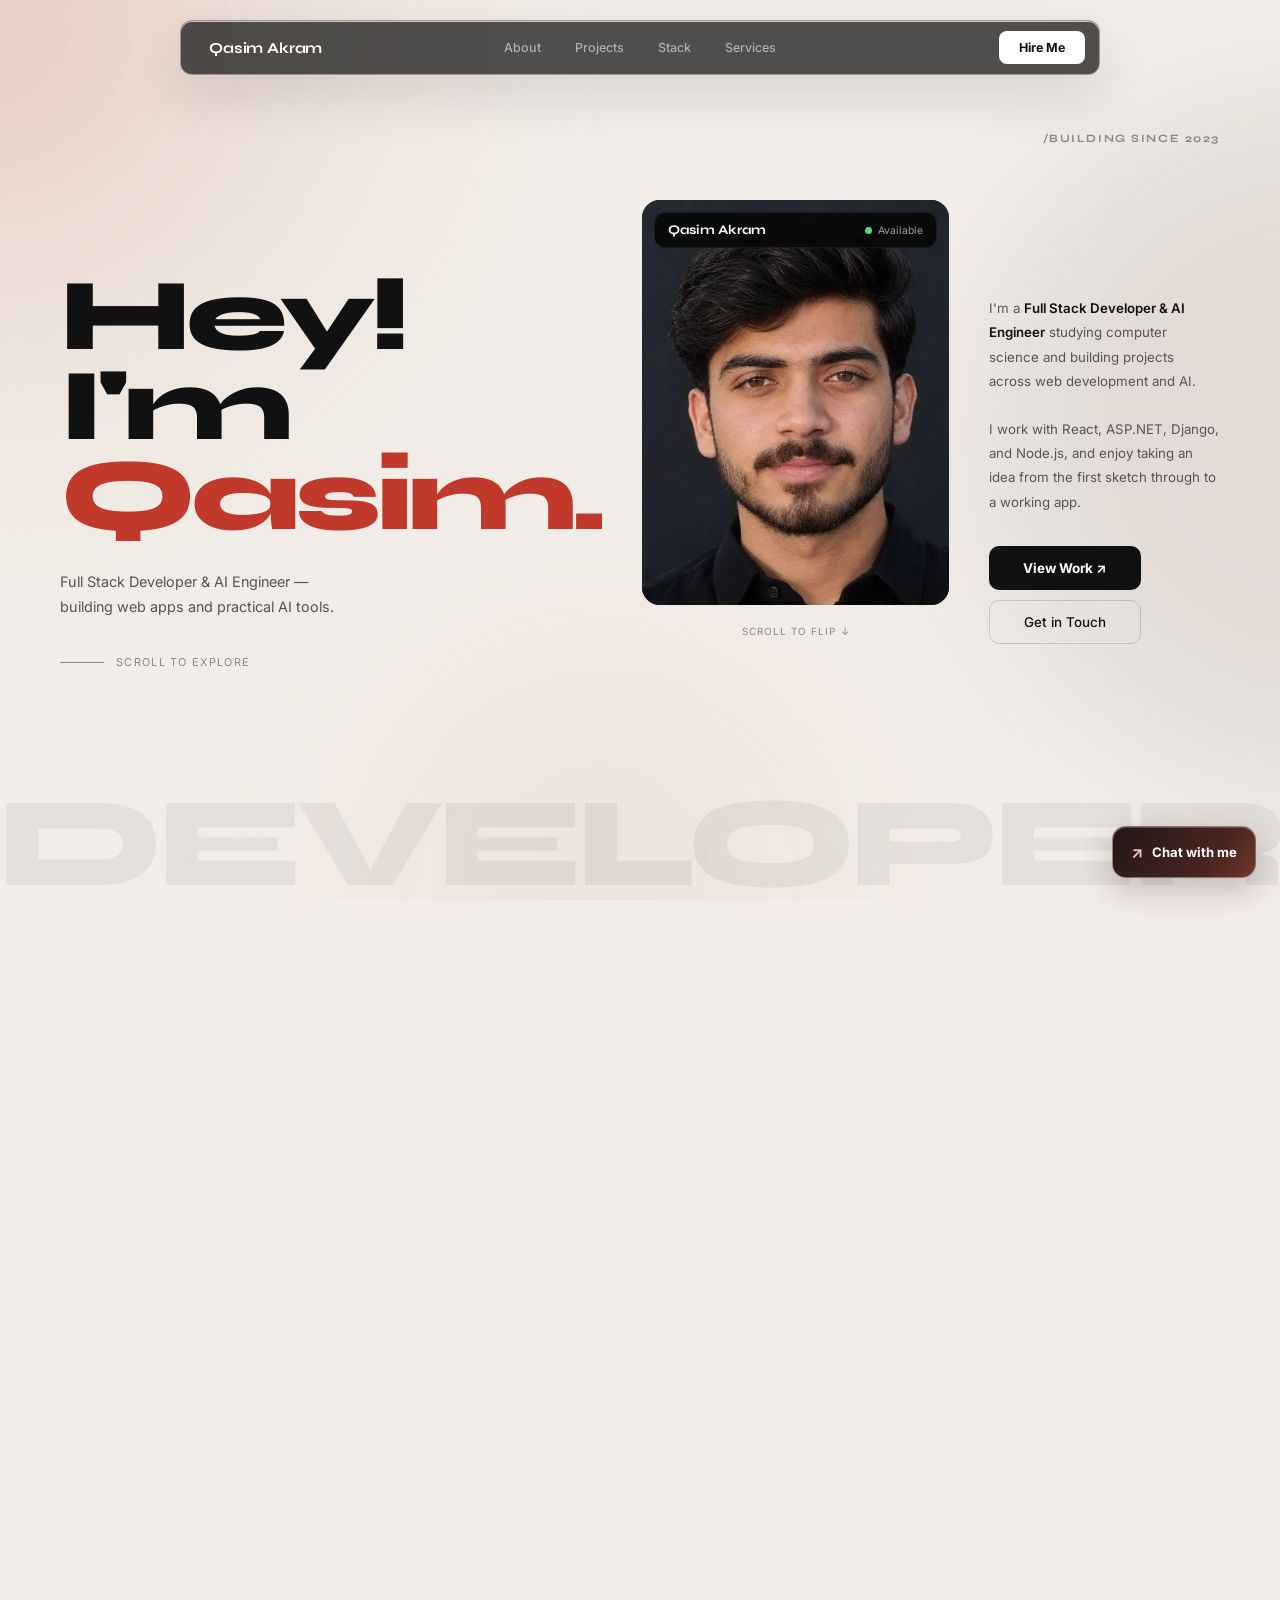
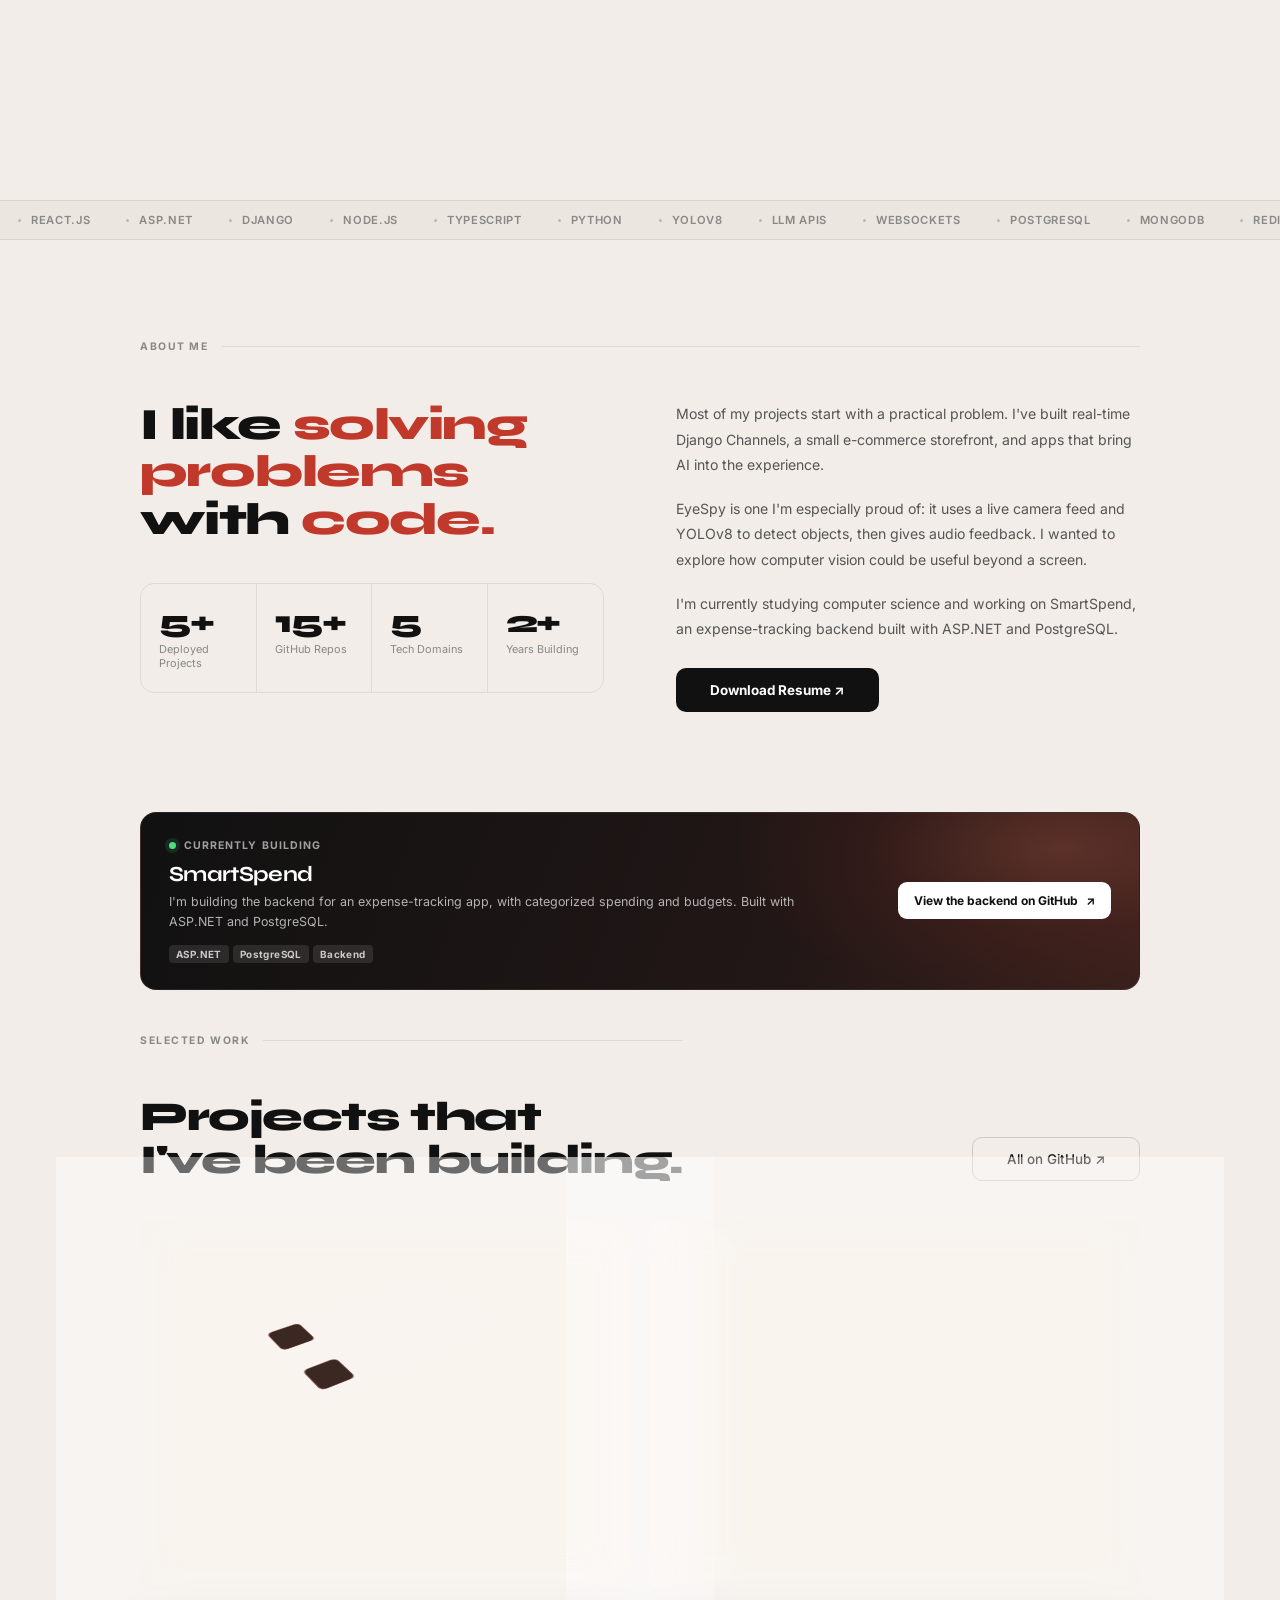
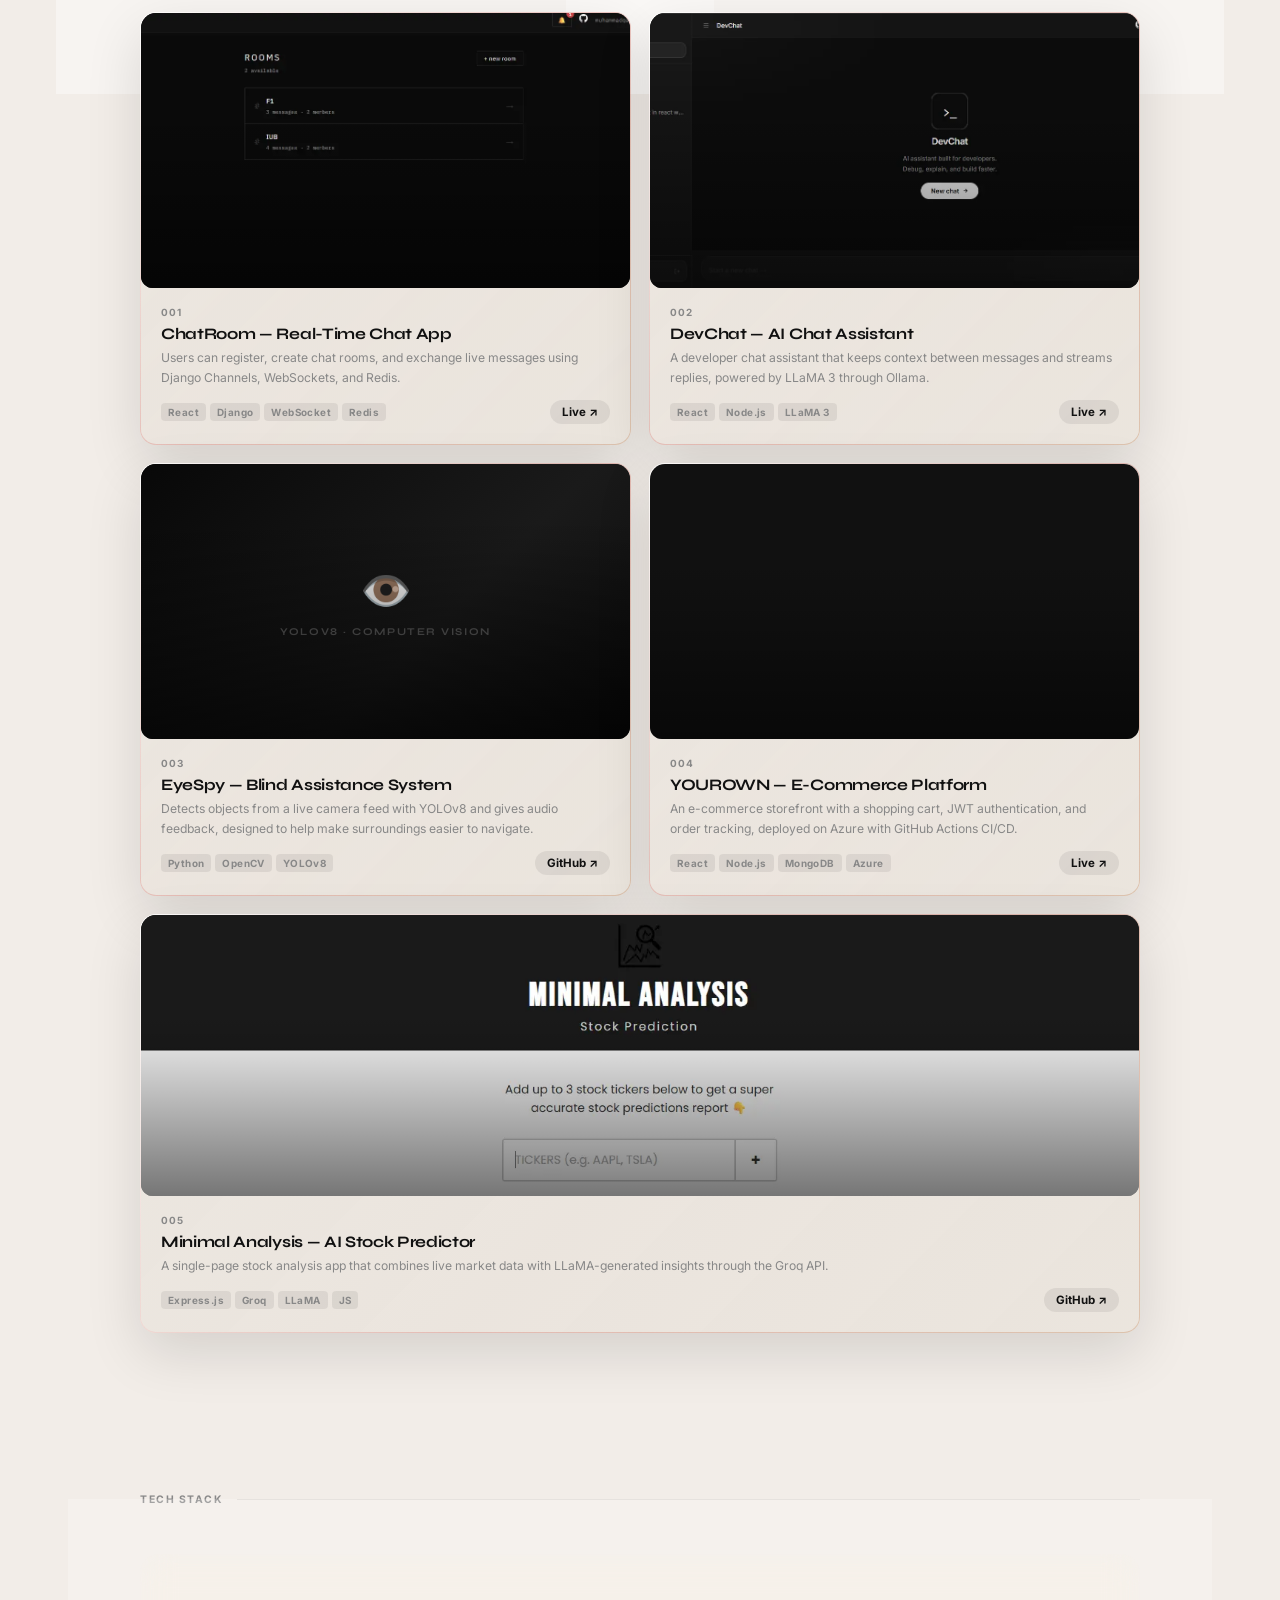
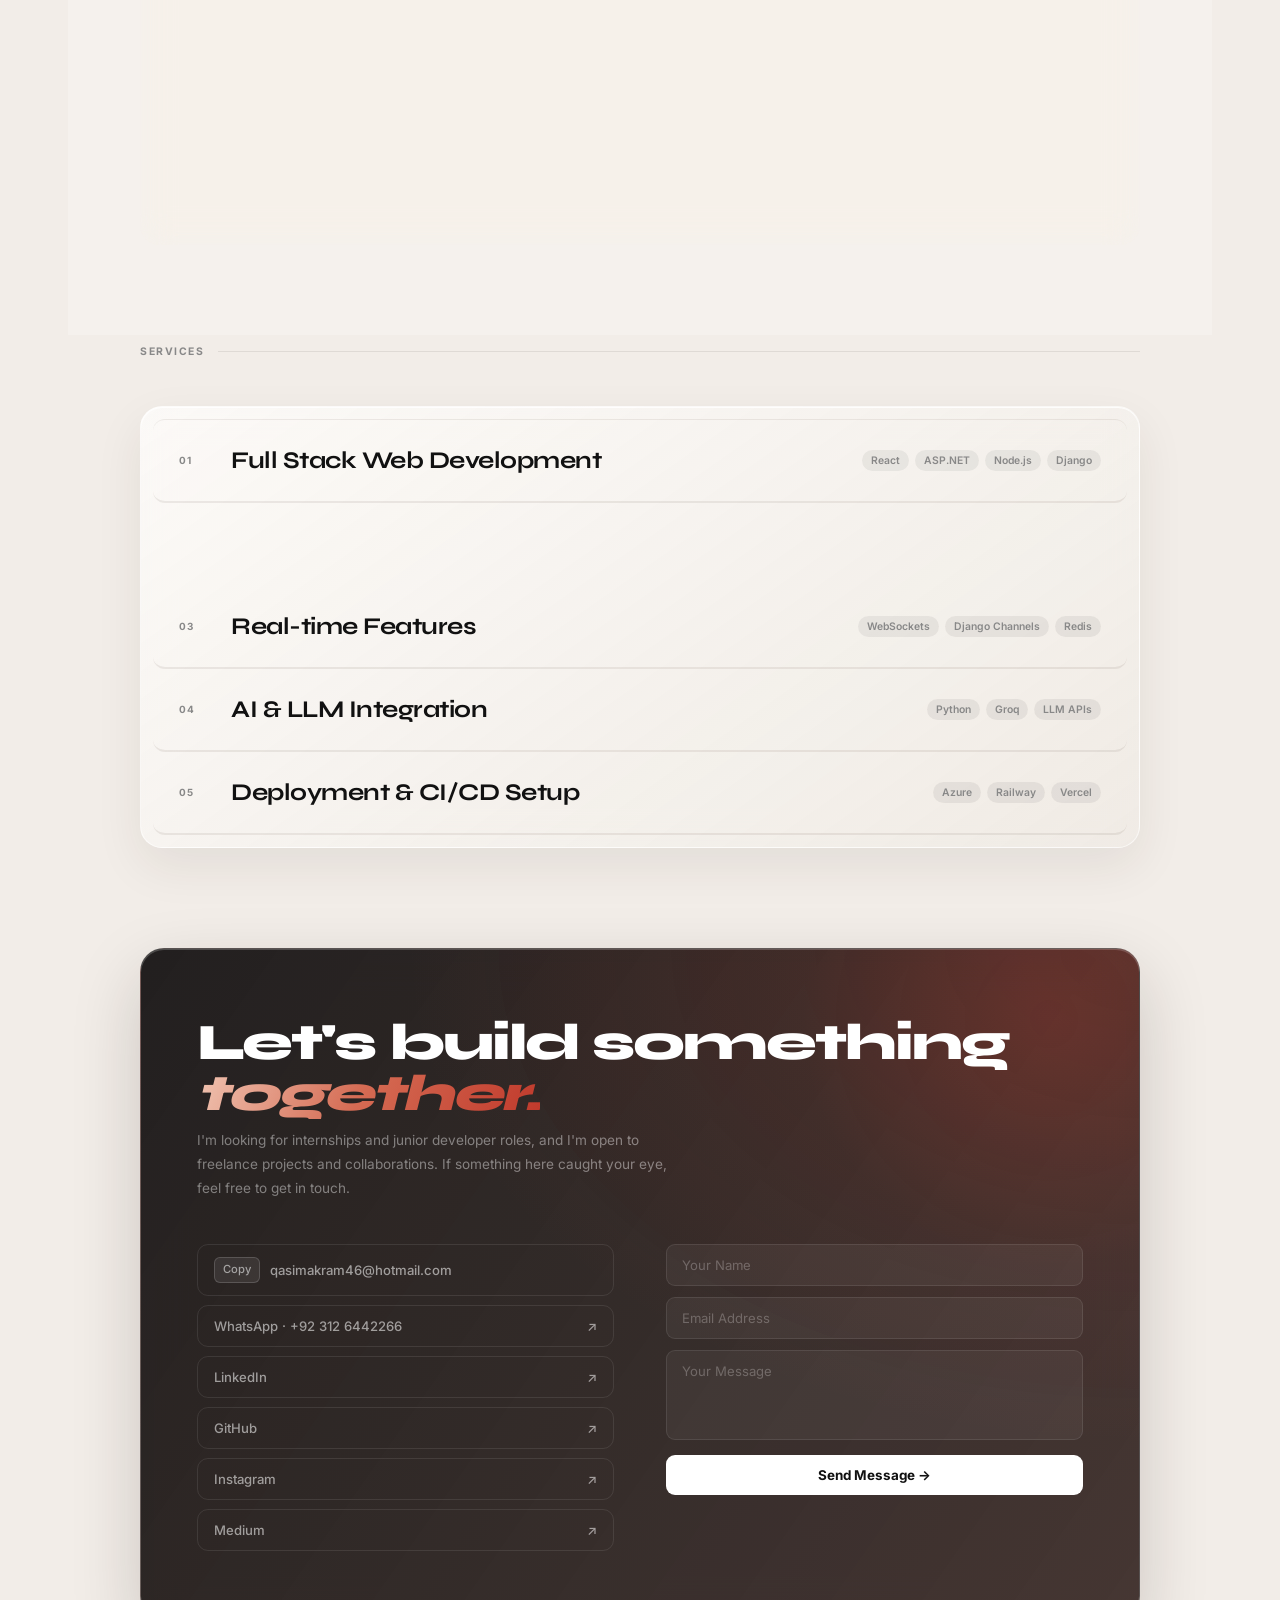
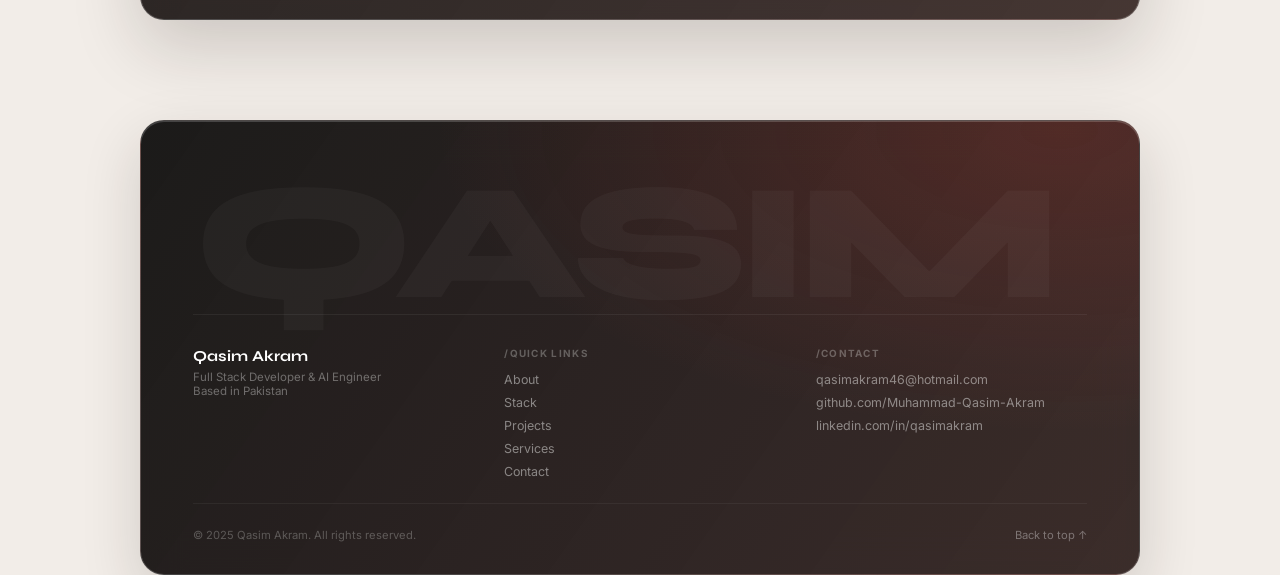
==== commit 3d5b9c1f: "maybe final" ====
--- a/index.html
+++ b/index.html
@@ -270,6 +270,7 @@
     <div class="proj-head">
       <div>
         <div class="sec-label">Selected Work</div>
+          
         <h2 class="proj-h sr sr-l"><span class="qpass3-heading-mask"><span>Projects that</span></span><br><span
             class="qpass3-heading-mask"><span>I've been building.</span></span></h2>
       </div>
@@ -286,6 +287,17 @@
       <h3>ChatRoom, under the hood</h3>
       <p>Follow one message through JWT-checked WebSockets, Django Channels, Redis fan-out and PostgreSQL. Orbit the architecture and break Redis to see what fails.</p>
       <span class="case-go">Explore the system <b>&rarr;</b></span>
+    </div>
+  </a>
+  <a href="case-portfolio.html" class="case-card glass sr">
+    <div class="case-thumb" aria-hidden="true">
+      <span class="case-badge">Case study 02</span>
+      <div class="case-bars"><i style="--h:38%"></i><i style="--h:64%"></i><i style="--h:46%"></i><i style="--h:82%"></i><i style="--h:58%"></i><i style="--h:92%"></i><i style="--h:70%"></i></div>
+    </div>
+    <div class="case-body">
+      <h3>Glass, but fast</h3>
+      <p>How this portfolio stays smooth with blur and 3D tilt. Test frame cost live on your own device, and replay the hover bug that made cards shake.</p>
+      <span class="case-go">See the measurements <b>&rarr;</b></span>
     </div>
   </a>
 </div>
--- a/cases-home.css
+++ b/cases-home.css
@@ -10,7 +10,7 @@
   display: flex;
   flex-direction: column;
   overflow: hidden;
-  border-radius: 16px;
+  border-radius: 12px;
   color: inherit;
   text-decoration: none
 }
@@ -39,7 +39,7 @@
   content: "";
   position: absolute;
   inset: 0;
-  border-radius: 16px;
+  border-radius: 6px;
   border: 1px solid rgba(255, 255, 255, .12);
   background: rgba(255, 255, 255, .04)
 }
@@ -48,7 +48,7 @@
   position: absolute;
   width: 36px;
   height: 36px;
-  border-radius: 9px;
+  border-radius: 6px;
   background: #3b2823;
   border: 1px solid rgba(242, 161, 151, .35);
   transition: transform .55s cubic-bezier(.34, 1.56, .64, 1), background .4s, box-shadow .4s, border-color .4s
@@ -120,7 +120,7 @@
   text-transform: uppercase;
   color: #fff;
   padding: 6px 10px;
-  border-radius: 99px;
+  border-radius: 6px;
   background: rgba(255, 255, 255, .1);
   border: 1px solid rgba(255, 255, 255, .16)
 }
@@ -169,4 +169,45 @@
   .case-plane i {
     transition: none
   }
+}
+
+/* second card: frame-time bars */
+.case-bars {
+  position: absolute;
+  left: 50%;
+  bottom: 34px;
+  width: 230px;
+  height: 110px;
+  margin-left: -115px;
+  display: flex;
+  align-items: flex-end;
+  gap: 6px
+}
+
+.case-bars i {
+  flex: 1;
+  display: block;
+  border-radius: 6px 6px 2px 2px;
+  background: #3b2823;
+  border: 1px solid rgba(242, 161, 151, .35);
+  height: var(--h);
+  transform-origin: 50% 100%;
+  transition: transform .5s cubic-bezier(.34, 1.56, .64, 1), background .4s, box-shadow .4s
+}
+
+.case-card:hover .case-bars i,
+.case-card:focus-visible .case-bars i,
+.case-card.is-inview .case-bars i {
+  background: #5a2f27;
+  border-color: #f2a197;
+  box-shadow: 0 0 18px rgba(192, 57, 43, .5);
+  transform: scaleY(1.12)
+}
+
+.case-bars i:nth-child(2n) {
+  transition-delay: .08s
+}
+
+.case-bars i:nth-child(3n) {
+  transition-delay: .16s
 }
